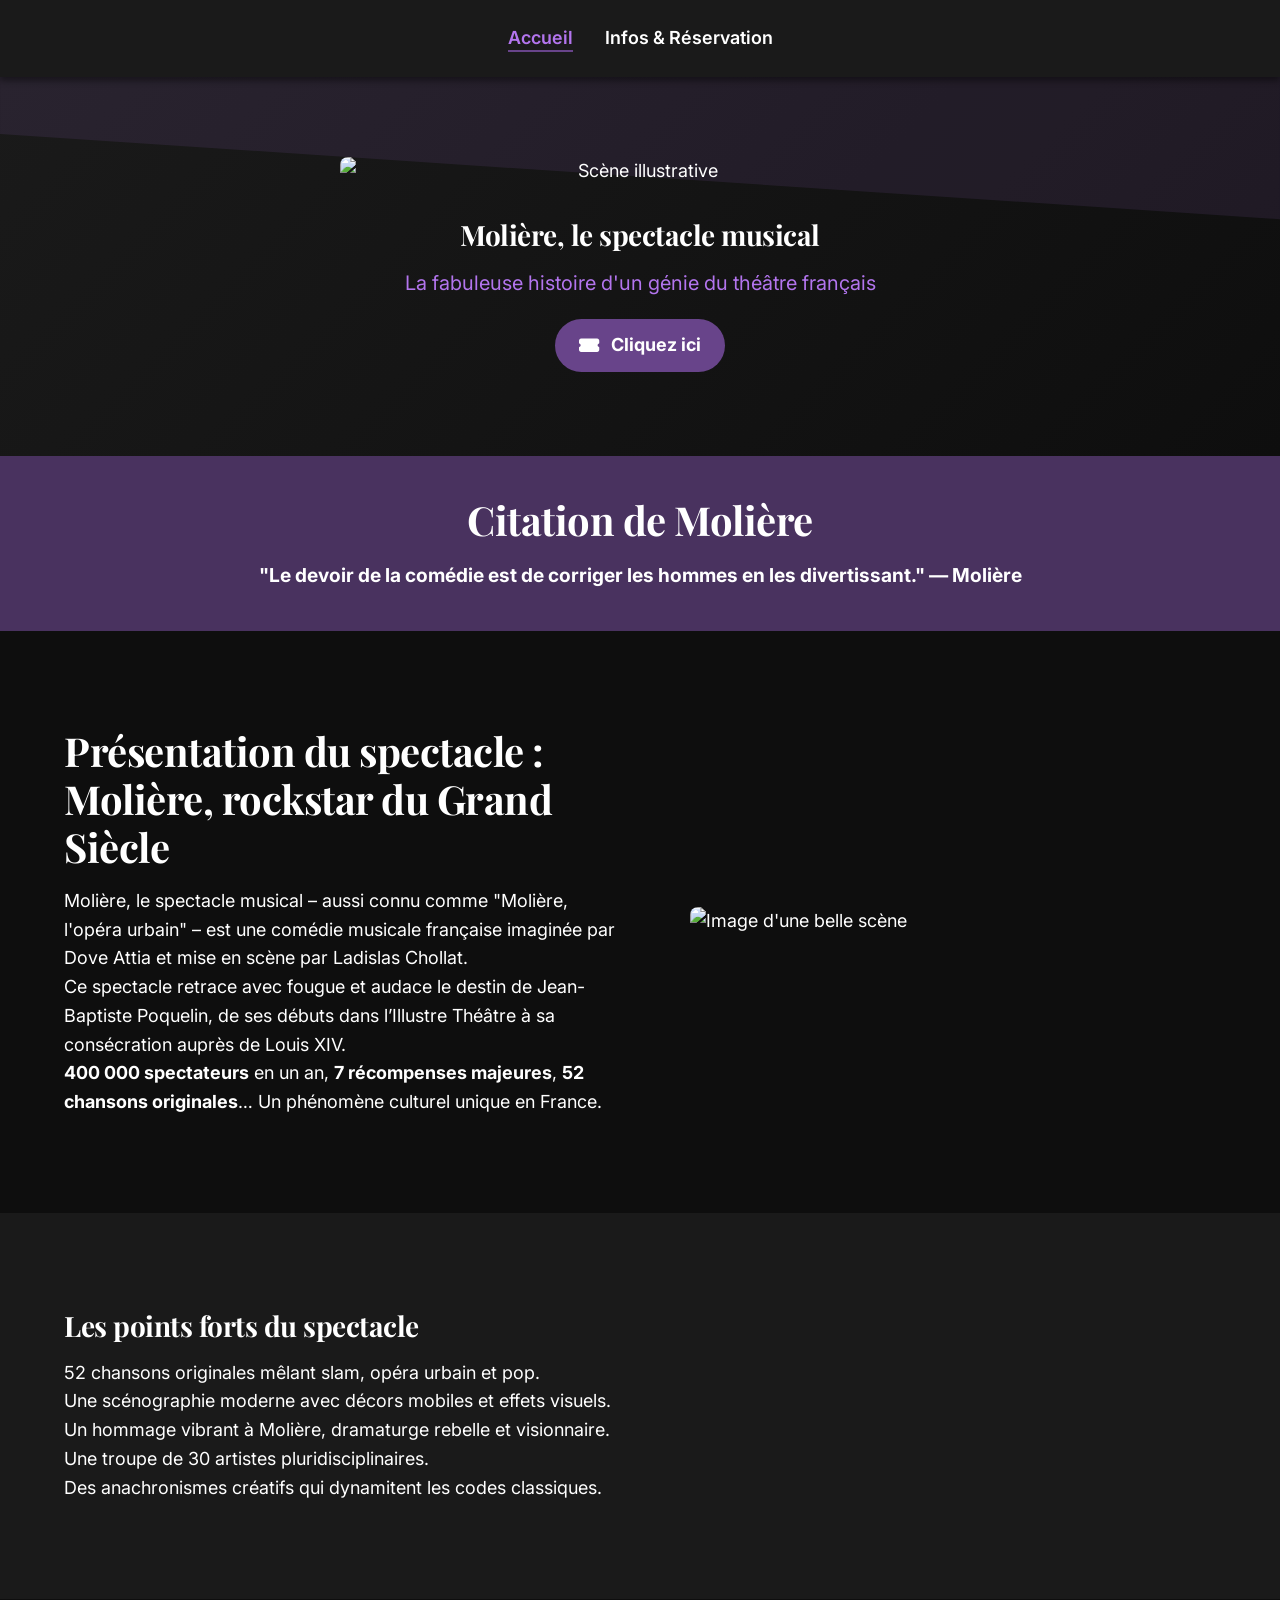
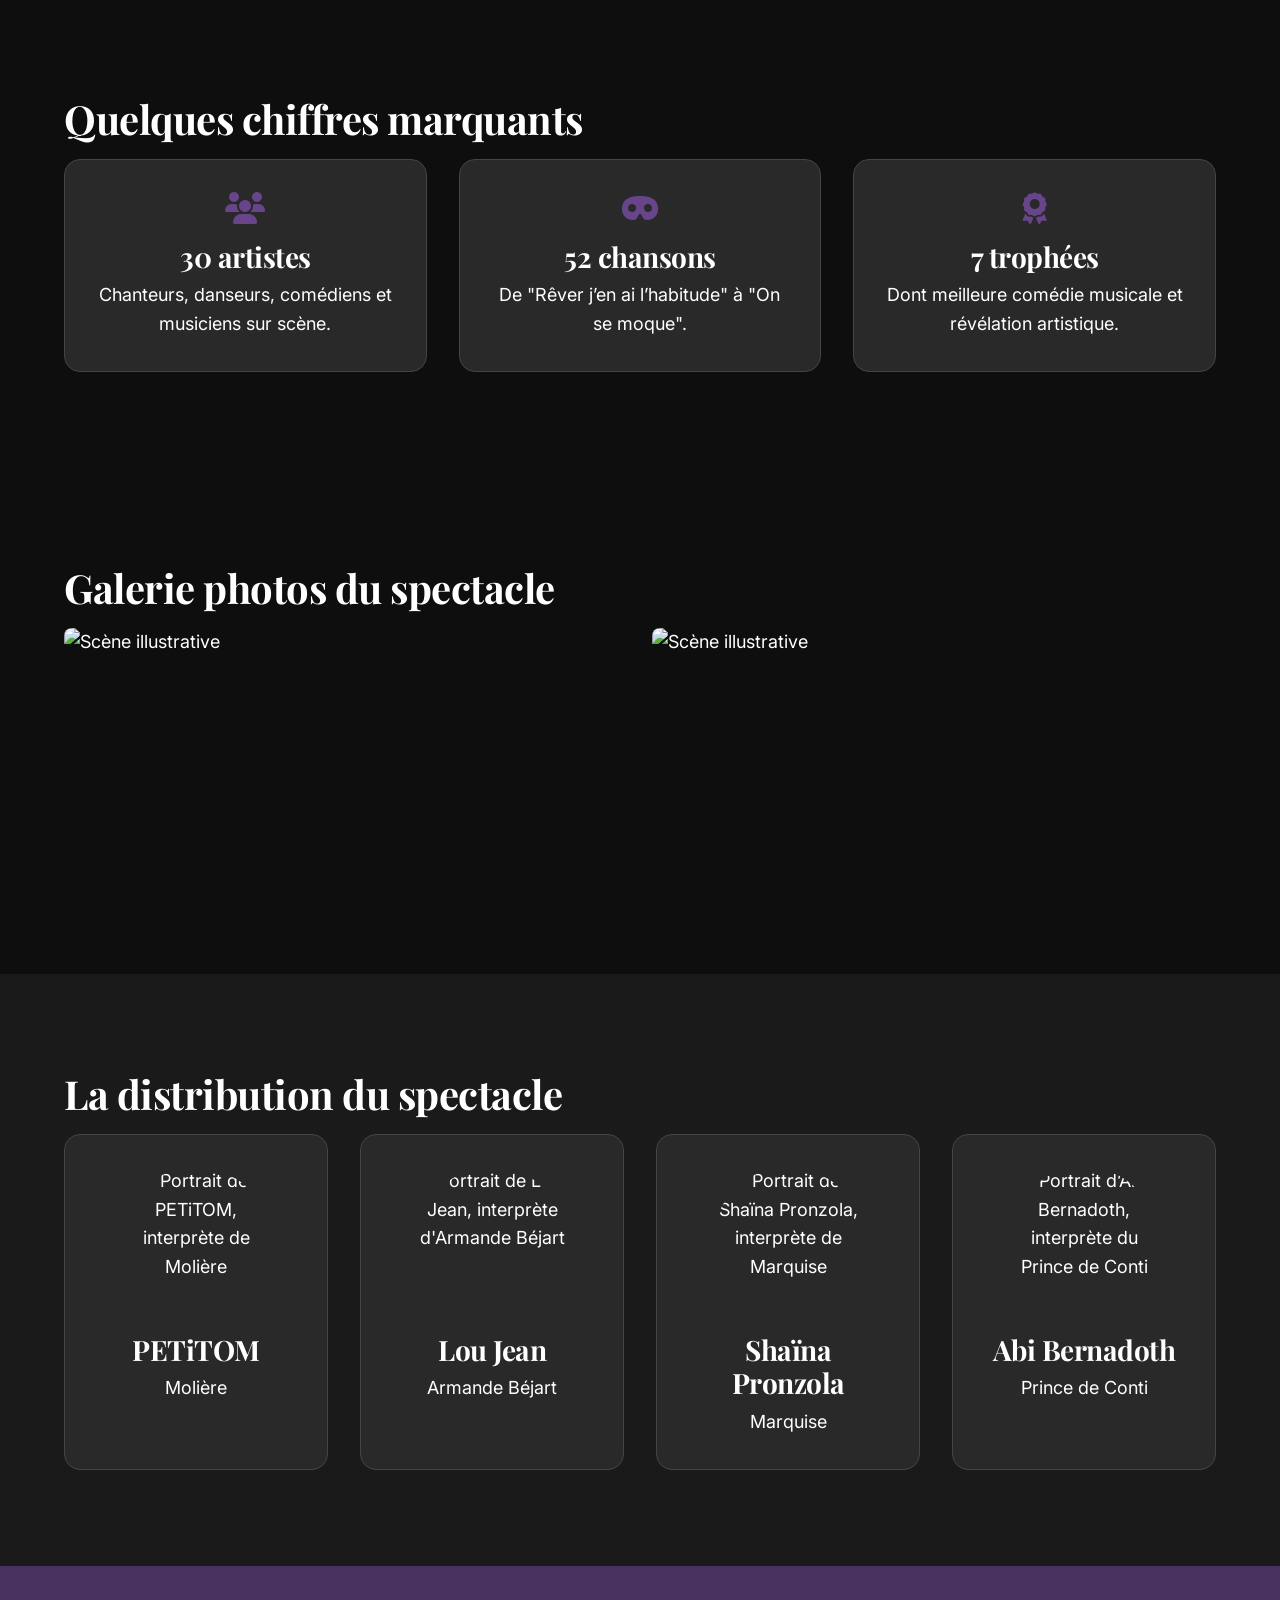
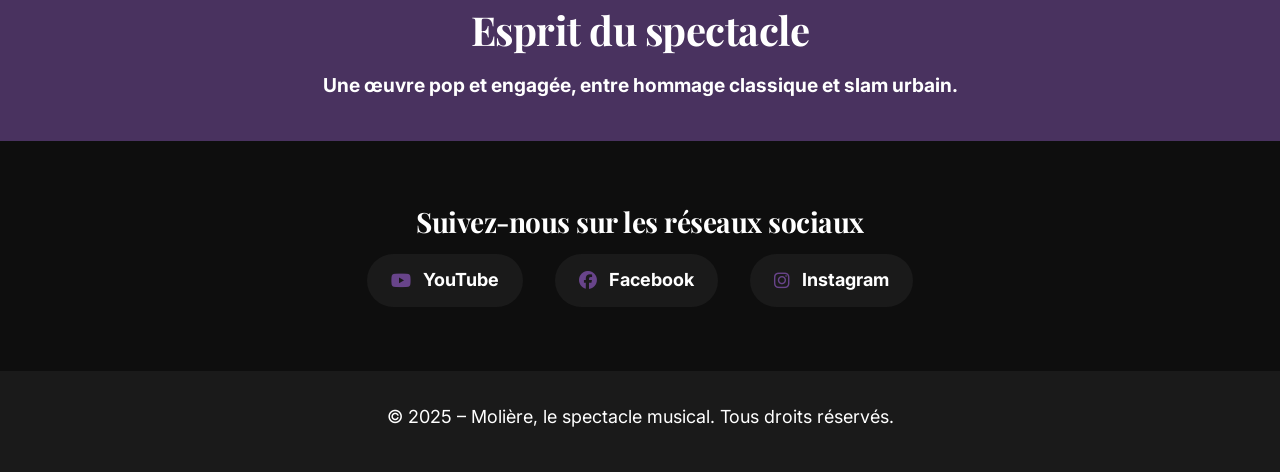
==== index.html @ 24351d01 "Merge 3ccb9c686d1ccad1840bc659976671a78c66c9ce into aeeab1311a3b490e21cee42bb7f1cf2c7956bd5b" ====
<!DOCTYPE html>
<html lang="fr">
  <head>
    <meta charset="UTF-8" />
    <meta name="viewport" content="width=device-width, initial-scale=1.0" />
    <title>Accueil – Molière, le spectacle musical</title>

    <link
      href="https://fonts.googleapis.com/css2?family=Inter:wght@400;600;700&family=Playfair+Display:wght@700&display=swap"
      rel="stylesheet"
    />

    <link rel="stylesheet" href="style.css" />
    <link
      rel="stylesheet"
      href="https://cdnjs.cloudflare.com/ajax/libs/font-awesome/6.4.0/css/all.min.css"
    />
  </head>

  <body>
    <a class="skip-link" href="#contenu" tabindex="1">Aller au contenu</a>
    <div class="navbar" tabindex="2">
      <div class="nav-container">
        <div>
          <a href="index.html" class="active" aria-current="page" tabindex="3">Accueil</a>
        </div>
        <div>
          <a href="infos.html" tabindex="4">Infos & Réservation</a>
        </div>
      </div>
    </div>

    <main id="contenu" tabindex="5">
      <!-- Section Héros -->
      <div class="hero" role="banner" tabindex="6">
        <div class="svg-decoration">
          <svg viewBox="0 0 1440 320" focusable="false">
            <path
              fill="#ffb347"
              fill-opacity="0.3"
              d="M0,64L1440,160L1440,0L0,0Z"
            ></path>
          </svg>
        </div>
        <div class="hero-content container" tabindex="7">
          <img src="images/moliere.png" class="hero-image" alt="Scène illustrative" tabindex="8"/>
          <div class="hero-text" tabindex="9">
            <h3>Molière, le spectacle musical</h3>
            <p>La fabuleuse histoire d'un génie du théâtre français</p>
            <a href="infos.html#billetterie" class="btn" tabindex="10">
              <i class="fas fa-ticket-alt" alt="Icône billet"></i>
              <span>Cliquez ici</span>
            </a>
          </div>
        </div>
      </div>

      <!-- Citation -->
      <div class="bandeau-citation" tabindex="11">
        <h2 id="titre-citation">Citation de Molière</h2>
        <p>
          "Le devoir de la comédie est de corriger les hommes en les
          divertissant." — Molière
        </p>
      </div>

      <!-- Présentation du spectacle -->
      <section
        class="section-intro"
        role="region"
        aria-labelledby="titre-intro"
        tabindex="12"
      >
        <div class="container grid grid-2" tabindex="13">
          <div>
            <h2 id="titre-intro" tabindex="14">
              Présentation du spectacle : Molière, rockstar du Grand Siècle
            </h2>
            <p tabindex="15">
              Molière, le spectacle musical – aussi connu comme "Molière,
              l'opéra urbain" – est une comédie musicale française imaginée par
              Dove Attia et mise en scène par Ladislas Chollat.
            </p>
            <p tabindex="16">
              Ce spectacle retrace avec fougue et audace le destin de
              Jean-Baptiste Poquelin, de ses débuts dans l’Illustre Théâtre à sa
              consécration auprès de Louis XIV.
            </p>
            <p tabindex="17">
              <strong>400 000 spectateurs</strong> en un an,
              <strong>7 récompenses majeures</strong>,
              <strong>52 chansons originales</strong>… Un phénomène culturel
              unique en France.
            </p>
          </div>
          <img
            src="images/scene1.png"
            alt="Image d'une belle scène"
            class="section-image"
            tabindex="18"
          />
        </div>
      </section>

      <!-- Points forts -->
      <div
        class="section-intro alt-bg"
        role="region"
        aria-labelledby="titre-points"
        tabindex="19"
      >
        <div class="container" tabindex="20">
          <h3 id="titre-points" tabindex="21">Les points forts du spectacle</h3>
          <p tabindex="22">52 chansons originales mêlant slam, opéra urbain et pop.</p>
          <p tabindex="23">Une scénographie moderne avec décors mobiles et effets visuels.</p>
          <p tabindex="24">
            Un hommage vibrant à Molière, dramaturge rebelle et visionnaire.
          </p>
          <p tabindex="25">Une troupe de 30 artistes pluridisciplinaires.</p>
          <p tabindex="26">Des anachronismes créatifs qui dynamitent les codes classiques.</p>
        </div>
      </div>

      <!-- Chiffres clés -->
      <section
        class="section-chiffres"
        role="region"
        aria-labelledby="titre-chiffres"
        tabindex="27"
      >
        <div class="container" tabindex="28">
          <h2 id="titre-chiffres" tabindex="29">Quelques chiffres marquants</h2>
          <div class="cards" tabindex="30">
            <div class="card" tabindex="31">
              <i class="fas fa-users" alt="Icône utilisateurs"></i>
              <h3 tabindex="32">30 artistes</h3>
              <p tabindex="33">Chanteurs, danseurs, comédiens et musiciens sur scène.</p>
            </div>
            <div class="card" tabindex="34">
              <i class="fas fa-mask" alt="Icône masque"></i>
              <h3 tabindex="35">52 chansons</h3>
              <p tabindex="36">De "Rêver j’en ai l’habitude" à "On se moque".</p>
            </div>
            <div class="card" tabindex="37">
              <i class="fas fa-award" aria-hidden="true" alt="Icône de médaille"></i>
              <h3 tabindex="38">7 trophées</h3>
              <p tabindex="39">Dont meilleure comédie musicale et révélation artistique.</p>
            </div>
          </div>
        </div>
      </section>

      <!-- Galerie -->
      <section
        class="section-intro"
        role="region"
        aria-labelledby="titre-galerie"
        tabindex="40"
      >
        <div class="container" tabindex="41">
          <h2 id="titre-galerie" tabindex="42">Galerie photos du spectacle</h2>
          <div class="gallery" tabindex="43">
            <img src="images/scene1.png" alt="Scène illustrative" tabindex="44"/>
            <img src="images/scene2.jpg" alt="Scène illustrative" tabindex="45"/>
          </div>
        </div>
      </section>

      <!-- Distribution -->
      <section
        class="section-intro alt-bg"
        role="region"
        aria-labelledby="titre-distribution"
        tabindex="46"
      >
        <div class="container" tabindex="47">
          <h2 id="titre-distribution" tabindex="48">La distribution du spectacle</h2>
          <div class="cards" tabindex="49">
            <div class="card" tabindex="50">
              <img
                src="images/petitom.jpg"
                alt="Portrait de PETiTOM, interprète de Molière"
                tabindex="51"
              />
              <h3 tabindex="52">PETiTOM</h3>
              <p tabindex="53">Molière</p>
            </div>
            <div class="card" tabindex="54">
              <img
                src="images/loujean.png"
                alt="Portrait de Lou Jean, interprète d'Armande Béjart"
                tabindex="55"
              />
              <h3 tabindex="56">Lou Jean</h3>
              <p tabindex="57">Armande Béjart</p>
            </div>
            <div class="card" tabindex="58">
              <img
                src="images/shaina.jpeg"
                alt="Portrait de Shaïna Pronzola, interprète de Marquise"
                tabindex="59"
              />
              <h3 tabindex="60">Shaïna Pronzola</h3>
              <p tabindex="61">Marquise</p>
            </div>
            <div class="card" tabindex="62">
              <img
                src="images/abi.jpg"
                alt="Portrait d’Abi Bernadoth, interprète du Prince de Conti"
                tabindex="63"
              />
              <h3 tabindex="64">Abi Bernadoth</h3>
              <p tabindex="65">Prince de Conti</p>
            </div>
          </div>
        </div>
      </section>

      <!-- Bandeau storytelling -->
      <div class="bandeau-citation" tabindex="66">
        <h2 id="titre-story" tabindex="67">Esprit du spectacle</h2>
        <p tabindex="68">Une œuvre pop et engagée, entre hommage classique et slam urbain.</p>
      </div>

      <!-- Réseaux sociaux -->
      <section
        class="section-reseaux"
        role="region"
        aria-labelledby="titre-reseaux"
        tabindex="69"
      >
        <div class="container" tabindex="70">
          <h3 id="titre-reseaux" tabindex="71">Suivez-nous sur les réseaux sociaux</h3>
          <div class="reseaux-links" tabindex="72">
            <a
              href="https://www.youtube.com/channel/UCc5t5wb25TAO4bCA1d8yMrQ"
              target="_blank"
              rel="noopener noreferrer"
              aria-label="Chaîne YouTube officielle du spectacle Molière"
              tabindex="73"
            >
              <i class="fab fa-youtube" alt="Icône YouTube"></i> YouTube
            </a>
            <a
              href="https://www.facebook.com/moliereloperaurbain/?locale=fr_FR"
              target="_blank"
              rel="noopener noreferrer"
              aria-label="Page Facebook officielle du spectacle Molière"
              tabindex="74"
            >
              <i class="fab fa-facebook" alt="Icône Facebook"></i> Facebook
            </a>
            <a
              href="https://www.instagram.com/molierelespectaclemusical/"
              target="_blank"
              rel="noopener noreferrer"
              aria-label="Profil Instagram du spectacle Molière"
              tabindex="75"
            >
              <i class="fab fa-instagram" alt="Icône Instagram"></i> Instagram
            </a>
          </div>
        </div>
      </section>
    </main>

    <div class="footer" tabindex="76">
      <div class="container" tabindex="77">
        <p tabindex="78">
          &copy; 2025 – Molière, le spectacle musical. Tous droits réservés.
        </p>
      </div>
    </div>
  </body>
</html>
---- style.css ----
:root {
  --color-bg: #0e0e0e;
  --color-text: #ffffff; /* brighter color */
  --color-secondary-text: #ffffff; /* brighter color */
  --color-accent: #68448a; /* darker */
  --color-accent-text: #b375ee; /* darker */
  --color-accent-light: #290c41; /* Change hover color(darker)*/
  --color-card-bg: #1a1a1a;
  --color-hover-bg: #292929;
  --color-focus-outline: #c17dff;
  --color-bandeau-bg: #49325f; /* darker */
  --color-bandeau-text: #fff;
  --color-footer-bg: #1a1a1a;
  --color-svg: #c17dff;
  --color-focus-bg: transparent;
}

/* RESET + BASE */
*,
*::before,
*::after {
  margin: 0;
  padding: 0;
  box-sizing: border-box;
}

html {
  scroll-behavior: smooth;
  font-size: 100%;
}

body {
  background-color: var(--color-bg);
  color: var(--color-text);
  font-family: "Inter", Arial, sans-serif;
  line-height: 1.6;
  font-size: 1.125rem;
}

/* Typo titres */
h1,
h2,
h3 {
  line-height: 1.2;
  letter-spacing: -0.5px;
  margin-bottom: 1rem;
  font-family: "Playfair Display", serif;
  font-weight: 700;
}

h2 {
  font-size: 2.5rem;
}

h3 {
  font-size: 1.75rem;
}

a {
  color: var(--color-text);
  text-decoration: none;
  transition: color 0.3s ease;
}

a:focus,
a:hover {
  background-color: var(--color-focus-bg);
}

a:focus-visible {
  outline: 3px solid var(--color-focus-outline);
  outline-offset: 4px;
  background-color: var(--color-focus-bg);
}

a.skip-link {
  position: absolute;
  left: -9999px;
  top: auto;
  width: 1px;
  height: 1px;
  overflow: hidden;
}

a.skip-link:focus {
  position: absolute;
  top: 1rem;
  left: 1rem;
  width: auto;
  height: auto;
  padding: 1rem;
  background-color: var(--color-accent);
  color: #fff;
  z-index: 10000;
  font-weight: bold;
  text-decoration: none;
  border-radius: 0.5rem;
}
img {
  max-width: 100%;
  height: auto;
  display: block;
  border-radius: 0.5rem;
  object-fit: cover;
}

/* CONTAINER */
.container {
  width: 90%;
  max-width: 1200px;
  margin: 0 auto;
}

/* NAVBAR */
.navbar {
  background-color: var(--color-card-bg);
  padding: 1.5rem 0;
  position: sticky;
  top: 0;
  z-index: 1000;
  box-shadow: 0 4px 6px rgba(0, 0, 0, 0.4);
}

.nav-container {
  display: flex;
  justify-content: center;
  gap: 2rem;
}

.navbar a {
  font-size: 1.125rem;
  font-weight: 600;
  position: relative;
}

.navbar a::after {
  content: "";
  position: absolute;
  width: 0%;
  height: 2px;
  background: var(--color-accent);
  left: 0;
  bottom: -4px;
  transition: width 0.3s ease;
}

.navbar a:hover::after,
.navbar a.active::after {
  width: 100%;
}

.navbar a.active {
  color: var(--color-accent-text);
}

/* HERO */
.hero {
  background: linear-gradient(135deg, var(--color-card-bg), var(--color-bg));
  padding: 5rem 0 4rem 0;
  position: relative;
  overflow: hidden;
  text-align: center;
}

.svg-decoration {
  position: absolute;
  top: 0;
  left: 0;
  width: 100%;
  opacity: 0.3;
  pointer-events: none;
}

.svg-decoration path {
  fill: var(--color-svg);
}

.hero-content {
  position: relative;
  z-index: 1;
  display: flex;
  flex-direction: column;
  align-items: center;
  gap: 2rem;
}

.hero-image {
  max-width: 600px;
  width: 100%;
}

.hero-text h1 {
  font-size: 3rem;
}

.hero-text p {
  font-size: 1.25rem;
  color: var(--color-accent-text);
}

/* BOUTONS */
.btn {
  display: inline-flex;
  align-items: center;
  justify-content: center;
  gap: 0.75rem;
  background-color: var(--color-accent);
  color: var(--color-bandeau-text);
  padding: 0.75rem 1.5rem;
  border-radius: 50px;
  font-weight: bold;
  font-family: "Inter", sans-serif;
  transition: background 0.3s ease;
  margin: 20px;
  border: none;
  white-space: nowrap;
  width: auto;
  flex: 0 0 auto;
}

.btn:hover,
.btn:focus {
  background-color: var(--color-accent-light);
  color: var(--color-bandeau-text);
  outline: none;
  outline-offset: 0;
}

/* BANDEAUX */
.bandeau-citation,
.bandeau-story {
  background-color: var(--color-bandeau-bg);
  color: var(--color-bandeau-text);
  text-align: center;
  padding: 2.5rem;
  font-weight: bold;
  font-size: 1.2rem;
}

.bandeau-citation p,
.bandeau-story p {
  text-align: center;
}

/* SECTIONS */
.section-intro {
  padding: 6rem 0;
}

.section-chiffres {
  padding: 6rem 0;
}

.alt-bg {
  background-color: var(--color-card-bg);
}

.section-intro img.section-image {
  width: 100%;
  max-width: 500px;
  margin: 0 auto;
  display: block;
}

/* GRID SYSTEM */
.grid-2 {
  display: grid;
  grid-template-columns: 1fr 1fr;
  gap: 3rem;
  align-items: center;
}

@media (max-width: 768px) {
  .grid-2 {
    grid-template-columns: 1fr;
    text-align: center;
  }
}

/* LISTES */
.list-points {
  list-style: none;
  padding: 0;
}

.list-points li {
  position: relative;
  padding-left: 1.5rem;
  margin-bottom: 1rem;
}

.list-points li::before {
  content: "✔";
  position: absolute;
  left: 0;
  color: var(--color-accent);
}

/* CARDS */
.cards {
  display: grid;
  grid-template-columns: repeat(auto-fit, minmax(250px, 1fr));
  gap: 2rem;
}

.card {
  background-color: var(--color-hover-bg);
  padding: 2rem;
  border-radius: 1rem;
  text-align: center;
  transition: transform 0.3s ease, background 0.3s ease;
  border: 1px solid #444;
  display: flex;
  flex-direction: column;
  align-items: center;
  height: 100%;
}

.card img {
  width: 150px;
  height: 150px;
  object-fit: cover;
  border-radius: 50%;
  margin-bottom: 1rem;
}

.card i {
  font-size: 2rem;
  margin-bottom: 1rem;
  color: var(--color-accent);
}

.card:hover,
.card:focus-within {
  transform: translateY(-5px);
  background-color: #444;
}

.card h3 {
  margin-bottom: 0.5rem;
  font-family: "Playfair Display", serif;
}

.card p {
  color: var(--color-secondary-text);
  font-family: "Inter", sans-serif;
}

/* GALLERY */
.gallery {
  display: grid;
  grid-template-columns: repeat(auto-fit, minmax(300px, 1fr));
  gap: 1.5rem;
  align-items: center;
}

.gallery img {
  width: 100%;
  height: 250px;
  object-fit: cover;
  border-radius: 0.5rem;
}

/* RESEAUX SOCIAUX */
.section-reseaux {
  padding: 4rem 0;
}

.section-reseaux h3 {
  text-align: center;
}

.reseaux-links {
  display: flex;
  flex-wrap: wrap;
  justify-content: center;
  gap: 2rem;
}

.reseaux-links a {
  display: inline-flex;
  align-items: center;
  gap: 0.75rem;
  background-color: var(--color-card-bg);
  padding: 0.75rem 1.5rem;
  border-radius: 50px;
  font-weight: bold;
  transition: background 0.3s ease, transform 0.3s ease;
}

.reseaux-links a i {
  color: var(--color-accent);
}

.reseaux-links a:hover,
.reseaux-links a:focus {
  background-color: var(--color-hover-bg);
  transform: translateY(-2px);
  outline: 3px solid var(--color-focus-outline);
  outline-offset: 4px;
}

/* FOOTER */
.footer {
  background-color: var(--color-footer-bg);
  padding: 2rem 0;
  text-align: center;
  color: var(--color-text);
}

.footer p {
  margin-bottom: 0.5rem;
}

/* FORMULAIRE */

.form-reservation {
  display: flex;
  flex-direction: column;
  gap: 1.5rem;
  margin-top: 2rem;
}

.form-group,
fieldset.form-group {
  display: flex;
  flex-direction: column;
  gap: 0.5rem;
}


.form-group label,
fieldset.form-group legend {
  font-weight: 600;
  font-family: "Inter", sans-serif;
  margin-bottom: 0.25rem;
}

input:focus {
  outline: 2px solid crimson !important; /* add focus */
}
select:focus {
  outline: 2px solid crimson !important; /* add focus */
}

textarea:focus{
  outline: 2px solid crimson !important; /* add focus */
}


input[type="text"],
input[type="email"],
input[type="number"],
select,
textarea {
  width: 100%;
  padding: 0.75rem;
  border-radius: 0.5rem;
  border: 1px solid #444;
  background-color: var(--color-card-bg);
  color: var(--color-text);
  font-family: "Inter", sans-serif;
  font-size: 1rem;
}

fieldset.form-group {
  border: none;
  padding: 0;
  margin: 0;
}

fieldset.form-group div {
  display: flex;
  align-items: center;
  gap: 0.5rem;
}

fieldset.form-group input[type="checkbox"] {
  width: auto;
  height: auto;
}

textarea {
  resize: vertical;
}

.section-intro input::placeholder,
.section-intro textarea::placeholder {
  color: var(--color-secondary-text);
}

.section-intro input:focus,
.section-intro select:focus,
.section-intro textarea:focus {
  outline: none;
  background-color: var(--color-card-bg);
}

.section-intro .btn:hover,
.section-intro .btn:focus {
  background-color: var(--color-accent);
  outline: none;
}

/* Responsive */
@media (max-width: 768px) {
  h2 {
    font-size: 2rem;
  }

  .hero-text h1 {
    font-size: 2.2rem;
  }

  .hero-image {
    max-width: 90%;
  }

  .navbar ul {
    gap: 1rem;
    flex-wrap: wrap;
  }

  .form-reservation {
    gap: 1rem;
  }

  button[type="submit"] {
    width: 100%;
    justify-content: center;
  }
}
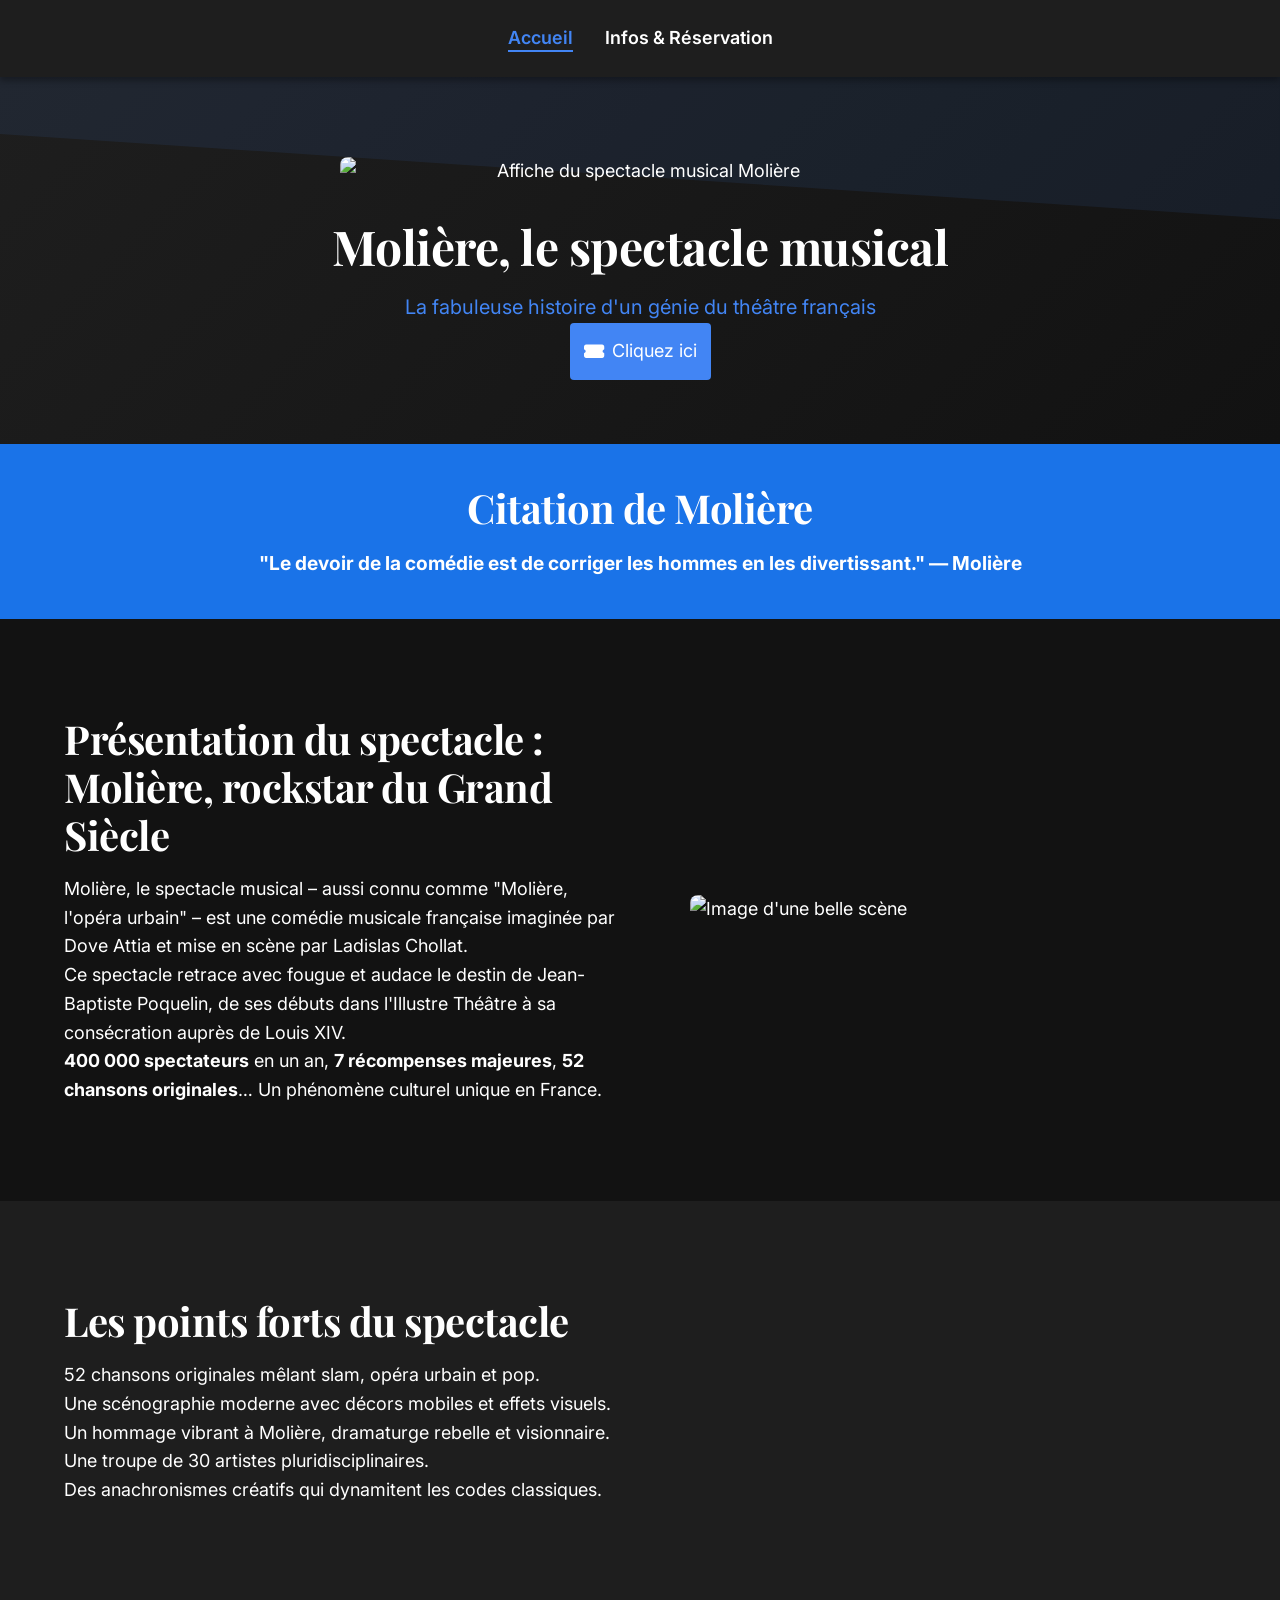
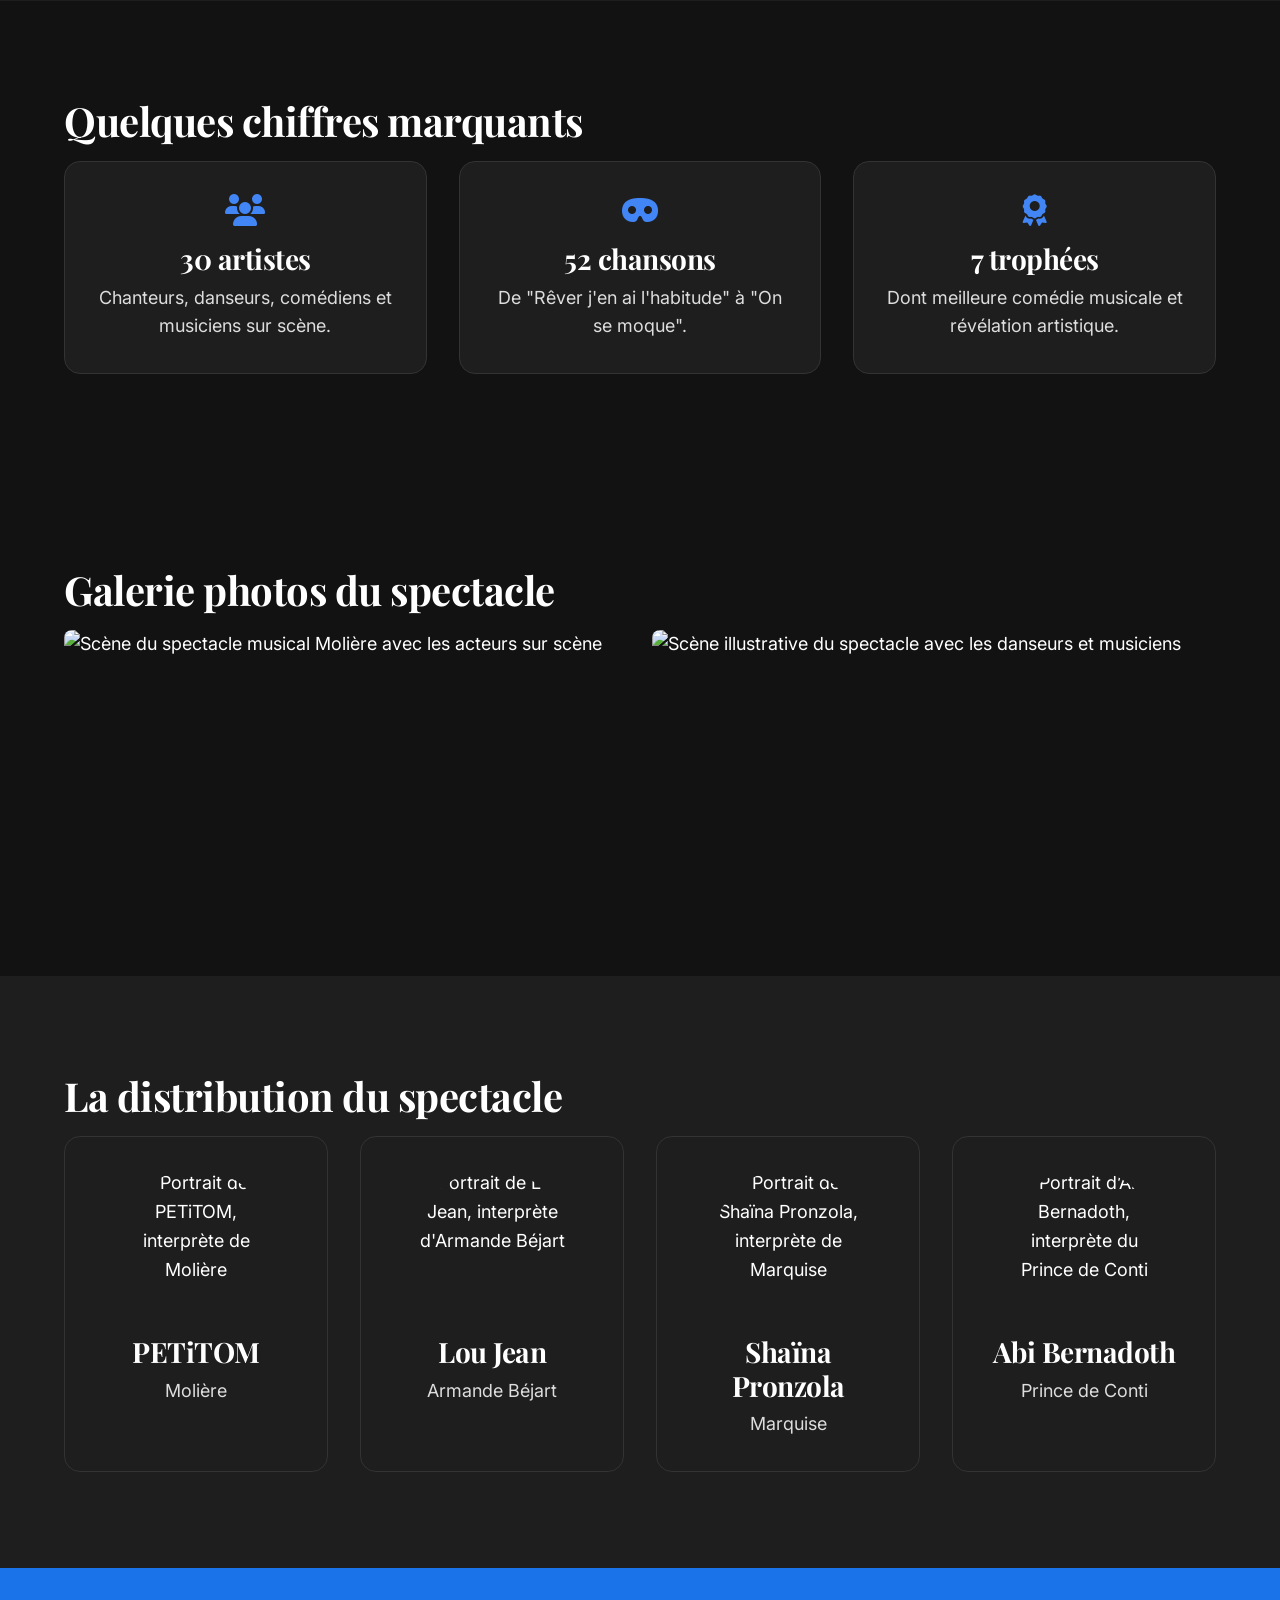
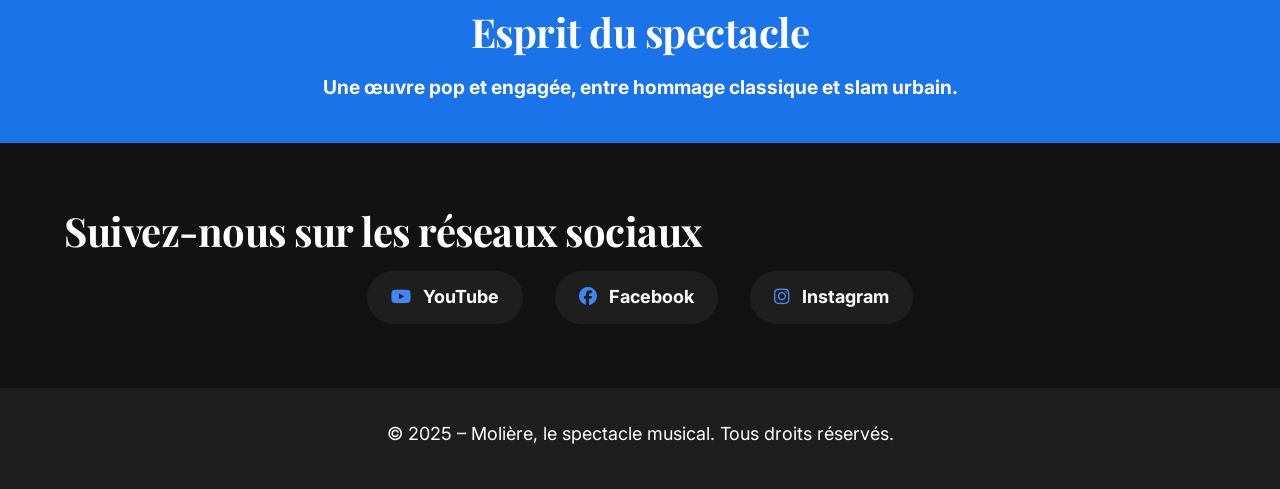
==== commit 55595754: "Merge 07fbc9a582da75670299062402814b3166aba09b into aeeab1311a3b490e21cee42bb7f1cf2c7956bd5b" ====
--- a/index.html
+++ b/index.html
@@ -18,21 +18,21 @@
   </head>
 
   <body>
-    <a class="skip-link" href="#contenu" tabindex="1">Aller au contenu</a>
-    <div class="navbar" tabindex="2">
+    <a href="#contenu" class="evitement" tabindex="0" aria-label="Aller au contenu principal">Aller au contenu principal</a>
+    <nav class="navbar" role="navigation" aria-label="Navigation principale">
       <div class="nav-container">
         <div>
-          <a href="index.html" class="active" aria-current="page" tabindex="3">Accueil</a>
+          <a href="index.html" class="active" aria-current="page" tabindex="0" role="button" onkeydown="if(event.key === 'Enter') this.click();">Accueil</a>
         </div>
         <div>
-          <a href="infos.html" tabindex="4">Infos & Réservation</a>
-        </div>
-      </div>
-    </div>
-
-    <main id="contenu" tabindex="5">
+          <a href="infos.html" tabindex="0" role="button" onkeydown="if(event.key === 'Enter') this.click();">Infos & Réservation</a>
+        </div>
+      </div>
+    </nav>
+
+    <main id="contenu" role="main">
       <!-- Section Héros -->
-      <div class="hero" role="banner" tabindex="6">
+      <header class="hero" role="banner" aria-labelledby="titre-principal">
         <div class="svg-decoration">
           <svg viewBox="0 0 1440 320" focusable="false">
             <path
@@ -42,21 +42,21 @@
             ></path>
           </svg>
         </div>
-        <div class="hero-content container" tabindex="7">
-          <img src="images/moliere.png" class="hero-image" alt="Scène illustrative" tabindex="8"/>
-          <div class="hero-text" tabindex="9">
-            <h3>Molière, le spectacle musical</h3>
+        <div class="hero-content container">
+          <img src="images/moliere.png" class="hero-image" alt="Affiche du spectacle musical Molière" />
+          <div class="hero-text">
+            <h1 id="titre-principal">Molière, le spectacle musical</h1>
             <p>La fabuleuse histoire d'un génie du théâtre français</p>
-            <a href="infos.html#billetterie" class="btn" tabindex="10">
-              <i class="fas fa-ticket-alt" alt="Icône billet"></i>
+            <a href="infos.html#billetterie" class="btn" tabindex="0" role="button" onkeydown="if(event.key === 'Enter') this.click();">
+              <i class="fas fa-ticket-alt" aria-hidden="true"></i>
               <span>Cliquez ici</span>
             </a>
           </div>
         </div>
-      </div>
+      </header>
 
       <!-- Citation -->
-      <div class="bandeau-citation" tabindex="11">
+      <div class="bandeau-citation" aria-labelledby="titre-citation">
         <h2 id="titre-citation">Citation de Molière</h2>
         <p>
           "Le devoir de la comédie est de corriger les hommes en les
@@ -69,24 +69,23 @@
         class="section-intro"
         role="region"
         aria-labelledby="titre-intro"
-        tabindex="12"
-      >
-        <div class="container grid grid-2" tabindex="13">
+      >
+        <div class="container grid grid-2">
           <div>
-            <h2 id="titre-intro" tabindex="14">
+            <h2 id="titre-intro">
               Présentation du spectacle : Molière, rockstar du Grand Siècle
             </h2>
-            <p tabindex="15">
+            <p>
               Molière, le spectacle musical – aussi connu comme "Molière,
               l'opéra urbain" – est une comédie musicale française imaginée par
               Dove Attia et mise en scène par Ladislas Chollat.
             </p>
-            <p tabindex="16">
+            <p>
               Ce spectacle retrace avec fougue et audace le destin de
-              Jean-Baptiste Poquelin, de ses débuts dans l’Illustre Théâtre à sa
+              Jean-Baptiste Poquelin, de ses débuts dans l'Illustre Théâtre à sa
               consécration auprès de Louis XIV.
             </p>
-            <p tabindex="17">
+            <p>
               <strong>400 000 spectateurs</strong> en un an,
               <strong>7 récompenses majeures</strong>,
               <strong>52 chansons originales</strong>… Un phénomène culturel
@@ -97,7 +96,6 @@
             src="images/scene1.png"
             alt="Image d'une belle scène"
             class="section-image"
-            tabindex="18"
           />
         </div>
       </section>
@@ -107,17 +105,16 @@
         class="section-intro alt-bg"
         role="region"
         aria-labelledby="titre-points"
-        tabindex="19"
-      >
-        <div class="container" tabindex="20">
-          <h3 id="titre-points" tabindex="21">Les points forts du spectacle</h3>
-          <p tabindex="22">52 chansons originales mêlant slam, opéra urbain et pop.</p>
-          <p tabindex="23">Une scénographie moderne avec décors mobiles et effets visuels.</p>
-          <p tabindex="24">
+      >
+        <div class="container">
+          <h2 id="titre-points">Les points forts du spectacle</h2>
+          <p>52 chansons originales mêlant slam, opéra urbain et pop.</p>
+          <p>Une scénographie moderne avec décors mobiles et effets visuels.</p>
+          <p>
             Un hommage vibrant à Molière, dramaturge rebelle et visionnaire.
           </p>
-          <p tabindex="25">Une troupe de 30 artistes pluridisciplinaires.</p>
-          <p tabindex="26">Des anachronismes créatifs qui dynamitent les codes classiques.</p>
+          <p>Une troupe de 30 artistes pluridisciplinaires.</p>
+          <p>Des anachronismes créatifs qui dynamitent les codes classiques.</p>
         </div>
       </div>
 
@@ -126,25 +123,24 @@
         class="section-chiffres"
         role="region"
         aria-labelledby="titre-chiffres"
-        tabindex="27"
-      >
-        <div class="container" tabindex="28">
-          <h2 id="titre-chiffres" tabindex="29">Quelques chiffres marquants</h2>
-          <div class="cards" tabindex="30">
-            <div class="card" tabindex="31">
-              <i class="fas fa-users" alt="Icône utilisateurs"></i>
-              <h3 tabindex="32">30 artistes</h3>
-              <p tabindex="33">Chanteurs, danseurs, comédiens et musiciens sur scène.</p>
-            </div>
-            <div class="card" tabindex="34">
-              <i class="fas fa-mask" alt="Icône masque"></i>
-              <h3 tabindex="35">52 chansons</h3>
-              <p tabindex="36">De "Rêver j’en ai l’habitude" à "On se moque".</p>
-            </div>
-            <div class="card" tabindex="37">
-              <i class="fas fa-award" aria-hidden="true" alt="Icône de médaille"></i>
-              <h3 tabindex="38">7 trophées</h3>
-              <p tabindex="39">Dont meilleure comédie musicale et révélation artistique.</p>
+      >
+        <div class="container">
+          <h2 id="titre-chiffres">Quelques chiffres marquants</h2>
+          <div class="cards">
+            <div class="card">
+              <i class="fas fa-users" aria-hidden="true"></i>
+              <h3>30 artistes</h3>
+              <p>Chanteurs, danseurs, comédiens et musiciens sur scène.</p>
+            </div>
+            <div class="card">
+              <i class="fas fa-mask" aria-hidden="true"></i>
+              <h3>52 chansons</h3>
+              <p>De "Rêver j'en ai l'habitude" à "On se moque".</p>
+            </div>
+            <div class="card">
+              <i class="fas fa-award" aria-hidden="true"></i>
+              <h3>7 trophées</h3>
+              <p>Dont meilleure comédie musicale et révélation artistique.</p>
             </div>
           </div>
         </div>
@@ -155,13 +151,12 @@
         class="section-intro"
         role="region"
         aria-labelledby="titre-galerie"
-        tabindex="40"
-      >
-        <div class="container" tabindex="41">
-          <h2 id="titre-galerie" tabindex="42">Galerie photos du spectacle</h2>
-          <div class="gallery" tabindex="43">
-            <img src="images/scene1.png" alt="Scène illustrative" tabindex="44"/>
-            <img src="images/scene2.jpg" alt="Scène illustrative" tabindex="45"/>
+      >
+        <div class="container">
+          <h2 id="titre-galerie">Galerie photos du spectacle</h2>
+          <div class="gallery" aria-label="Galerie de photos du spectacle">
+            <img src="images/scene1.png" alt="Scène du spectacle musical Molière avec les acteurs sur scène" tabindex="0" />
+            <img src="images/scene2.jpg" alt="Scène illustrative du spectacle avec les danseurs et musiciens" tabindex="0" />
           </div>
         </div>
       </section>
@@ -171,55 +166,50 @@
         class="section-intro alt-bg"
         role="region"
         aria-labelledby="titre-distribution"
-        tabindex="46"
-      >
-        <div class="container" tabindex="47">
-          <h2 id="titre-distribution" tabindex="48">La distribution du spectacle</h2>
-          <div class="cards" tabindex="49">
-            <div class="card" tabindex="50">
+      >
+        <div class="container">
+          <h2 id="titre-distribution">La distribution du spectacle</h2>
+          <div class="cards" aria-label="Liste des acteurs principaux">
+            <div class="card" tabindex="0">
               <img
                 src="images/petitom.jpg"
                 alt="Portrait de PETiTOM, interprète de Molière"
-                tabindex="51"
-              />
-              <h3 tabindex="52">PETiTOM</h3>
-              <p tabindex="53">Molière</p>
-            </div>
-            <div class="card" tabindex="54">
+              />
+              <h3>PETiTOM</h3>
+              <p>Molière</p>
+            </div>
+            <div class="card" tabindex="0">
               <img
                 src="images/loujean.png"
                 alt="Portrait de Lou Jean, interprète d'Armande Béjart"
-                tabindex="55"
-              />
-              <h3 tabindex="56">Lou Jean</h3>
-              <p tabindex="57">Armande Béjart</p>
-            </div>
-            <div class="card" tabindex="58">
+              />
+              <h3>Lou Jean</h3>
+              <p>Armande Béjart</p>
+            </div>
+            <div class="card" tabindex="0">
               <img
                 src="images/shaina.jpeg"
                 alt="Portrait de Shaïna Pronzola, interprète de Marquise"
-                tabindex="59"
-              />
-              <h3 tabindex="60">Shaïna Pronzola</h3>
-              <p tabindex="61">Marquise</p>
-            </div>
-            <div class="card" tabindex="62">
+              />
+              <h3>Shaïna Pronzola</h3>
+              <p>Marquise</p>
+            </div>
+            <div class="card" tabindex="0">
               <img
                 src="images/abi.jpg"
                 alt="Portrait d’Abi Bernadoth, interprète du Prince de Conti"
-                tabindex="63"
-              />
-              <h3 tabindex="64">Abi Bernadoth</h3>
-              <p tabindex="65">Prince de Conti</p>
+              />
+              <h3>Abi Bernadoth</h3>
+              <p>Prince de Conti</p>
             </div>
           </div>
         </div>
       </section>
 
       <!-- Bandeau storytelling -->
-      <div class="bandeau-citation" tabindex="66">
-        <h2 id="titre-story" tabindex="67">Esprit du spectacle</h2>
-        <p tabindex="68">Une œuvre pop et engagée, entre hommage classique et slam urbain.</p>
+      <div class="bandeau-citation" aria-labelledby="titre-story">
+        <h2 id="titre-story">Esprit du spectacle</h2>
+        <p>Une œuvre pop et engagée, entre hommage classique et slam urbain.</p>
       </div>
 
       <!-- Réseaux sociaux -->
@@ -227,49 +217,52 @@
         class="section-reseaux"
         role="region"
         aria-labelledby="titre-reseaux"
-        tabindex="69"
-      >
-        <div class="container" tabindex="70">
-          <h3 id="titre-reseaux" tabindex="71">Suivez-nous sur les réseaux sociaux</h3>
-          <div class="reseaux-links" tabindex="72">
+      >
+        <div class="container">
+          <h2 id="titre-reseaux">Suivez-nous sur les réseaux sociaux</h2>
+          <div class="reseaux-links" aria-label="Liens vers nos réseaux sociaux">
             <a
               href="https://www.youtube.com/channel/UCc5t5wb25TAO4bCA1d8yMrQ"
               target="_blank"
               rel="noopener noreferrer"
               aria-label="Chaîne YouTube officielle du spectacle Molière"
-              tabindex="73"
+              tabindex="0"
+              role="button"
+              onkeydown="if(event.key === 'Enter') this.click();"
             >
-              <i class="fab fa-youtube" alt="Icône YouTube"></i> YouTube
+              <i class="fab fa-youtube" aria-hidden="true"></i> YouTube
             </a>
             <a
               href="https://www.facebook.com/moliereloperaurbain/?locale=fr_FR"
               target="_blank"
               rel="noopener noreferrer"
               aria-label="Page Facebook officielle du spectacle Molière"
-              tabindex="74"
+              tabindex="0"
+              role="button"
+              onkeydown="if(event.key === 'Enter') this.click();"
             >
-              <i class="fab fa-facebook" alt="Icône Facebook"></i> Facebook
+              <i class="fab fa-facebook" aria-hidden="true"></i> Facebook
             </a>
             <a
               href="https://www.instagram.com/molierelespectaclemusical/"
               target="_blank"
               rel="noopener noreferrer"
               aria-label="Profil Instagram du spectacle Molière"
-              tabindex="75"
+              tabindex="0"
+              role="button"
+              onkeydown="if(event.key === 'Enter') this.click();"
             >
-              <i class="fab fa-instagram" alt="Icône Instagram"></i> Instagram
+              <i class="fab fa-instagram" aria-hidden="true"></i> Instagram
             </a>
           </div>
         </div>
       </section>
     </main>
 
-    <div class="footer" tabindex="76">
-      <div class="container" tabindex="77">
-        <p tabindex="78">
-          &copy; 2025 – Molière, le spectacle musical. Tous droits réservés.
-        </p>
-      </div>
-    </div>
+    <footer class="footer" role="contentinfo" aria-label="Informations légales et copyright">
+      <div class="container">
+        <p>&copy; 2025 – Molière, le spectacle musical. Tous droits réservés.</p>
+      </div>
+    </footer>
   </body>
 </html>
--- a/style.css
+++ b/style.css
@@ -1,18 +1,18 @@
 :root {
-  --color-bg: #0e0e0e;
-  --color-text: #ffffff; /* brighter color */
-  --color-secondary-text: #ffffff; /* brighter color */
-  --color-accent: #68448a; /* darker */
-  --color-accent-text: #b375ee; /* darker */
-  --color-accent-light: #290c41; /* Change hover color(darker)*/
-  --color-card-bg: #1a1a1a;
-  --color-hover-bg: #292929;
-  --color-focus-outline: #c17dff;
-  --color-bandeau-bg: #49325f; /* darker */
-  --color-bandeau-text: #fff;
-  --color-footer-bg: #1a1a1a;
-  --color-svg: #c17dff;
+  --color-bg: #121212;
+  --color-text: #ffffff;
+  --color-secondary-text: #dddddd;
+  --color-accent: #4285f4;
+  --color-accent-light: #5e97f6;
+  --color-card-bg: #1e1e1e;
+  --color-hover-bg: #2a2a2a;
+  --color-focus-outline: #4285f4;
+  --color-bandeau-bg: #1a73e8;
+  --color-bandeau-text: #ffffff;
+  --color-footer-bg: #1e1e1e;
+  --color-svg: #4285f4;
   --color-focus-bg: transparent;
+  --color-accent-dark: #3367d6;
 }
 
 /* RESET + BASE */
@@ -56,10 +56,16 @@
   font-size: 1.75rem;
 }
 
+/* Styles pour les liens */
 a {
   color: var(--color-text);
   text-decoration: none;
-  transition: color 0.3s ease;
+}
+
+a:hover,
+a:active {
+  color: var(--color-accent);
+  text-decoration: underline;
 }
 
 a:focus,
@@ -73,29 +79,6 @@
   background-color: var(--color-focus-bg);
 }
 
-a.skip-link {
-  position: absolute;
-  left: -9999px;
-  top: auto;
-  width: 1px;
-  height: 1px;
-  overflow: hidden;
-}
-
-a.skip-link:focus {
-  position: absolute;
-  top: 1rem;
-  left: 1rem;
-  width: auto;
-  height: auto;
-  padding: 1rem;
-  background-color: var(--color-accent);
-  color: #fff;
-  z-index: 10000;
-  font-weight: bold;
-  text-decoration: none;
-  border-radius: 0.5rem;
-}
 img {
   max-width: 100%;
   height: auto;
@@ -113,12 +96,12 @@
 
 /* NAVBAR */
 .navbar {
-  background-color: var(--color-card-bg);
+  background-color: #1e1e1e;
   padding: 1.5rem 0;
   position: sticky;
   top: 0;
   z-index: 1000;
-  box-shadow: 0 4px 6px rgba(0, 0, 0, 0.4);
+  box-shadow: 0 4px 6px rgba(0, 0, 0, 0.3);
 }
 
 .nav-container {
@@ -131,6 +114,7 @@
   font-size: 1.125rem;
   font-weight: 600;
   position: relative;
+  color: #ffffff;
 }
 
 .navbar a::after {
@@ -138,7 +122,7 @@
   position: absolute;
   width: 0%;
   height: 2px;
-  background: var(--color-accent);
+  background: #4285f4;
   left: 0;
   bottom: -4px;
   transition: width 0.3s ease;
@@ -150,12 +134,12 @@
 }
 
 .navbar a.active {
-  color: var(--color-accent-text);
+  color: #4285f4;
 }
 
 /* HERO */
 .hero {
-  background: linear-gradient(135deg, var(--color-card-bg), var(--color-bg));
+  background: linear-gradient(135deg, #1e1e1e, #121212);
   padding: 5rem 0 4rem 0;
   position: relative;
   overflow: hidden;
@@ -195,35 +179,32 @@
 
 .hero-text p {
   font-size: 1.25rem;
-  color: var(--color-accent-text);
+  color: var(--color-accent);
 }
 
 /* BOUTONS */
+/* Styles pour les boutons */
 .btn {
+  background-color: #4285f4;
+  color: #ffffff;
+  border: 2px solid transparent;
+  padding: 0.75rem;
+  border-radius: 0.25rem;
+  cursor: pointer;
+  text-decoration: none;
   display: inline-flex;
   align-items: center;
-  justify-content: center;
-  gap: 0.75rem;
-  background-color: var(--color-accent);
-  color: var(--color-bandeau-text);
-  padding: 0.75rem 1.5rem;
-  border-radius: 50px;
-  font-weight: bold;
-  font-family: "Inter", sans-serif;
-  transition: background 0.3s ease;
-  margin: 20px;
-  border: none;
-  white-space: nowrap;
-  width: auto;
-  flex: 0 0 auto;
-}
-
-.btn:hover,
+  gap: 0.5rem;
+}
+
+.btn:hover {
+  background-color: #3367d6;
+  color: #ffffff;
+}
+
 .btn:focus {
-  background-color: var(--color-accent-light);
-  color: var(--color-bandeau-text);
-  outline: none;
-  outline-offset: 0;
+  outline: 2px solid #ffffff;
+  outline-offset: 2px;
 }
 
 /* BANDEAUX */
@@ -304,12 +285,12 @@
 }
 
 .card {
-  background-color: var(--color-hover-bg);
+  background-color: #1e1e1e;
   padding: 2rem;
   border-radius: 1rem;
   text-align: center;
   transition: transform 0.3s ease, background 0.3s ease;
-  border: 1px solid #444;
+  border: 1px solid #333333;
   display: flex;
   flex-direction: column;
   align-items: center;
@@ -327,13 +308,13 @@
 .card i {
   font-size: 2rem;
   margin-bottom: 1rem;
-  color: var(--color-accent);
+  color: #4285f4;
 }
 
 .card:hover,
 .card:focus-within {
   transform: translateY(-5px);
-  background-color: #444;
+  background-color: #2a2a2a;
 }
 
 .card h3 {
@@ -381,23 +362,25 @@
   display: inline-flex;
   align-items: center;
   gap: 0.75rem;
-  background-color: var(--color-card-bg);
+  background-color: #1e1e1e;
   padding: 0.75rem 1.5rem;
   border-radius: 50px;
   font-weight: bold;
   transition: background 0.3s ease, transform 0.3s ease;
+  cursor: pointer;
 }
 
 .reseaux-links a i {
-  color: var(--color-accent);
+  color: #4285f4;
 }
 
 .reseaux-links a:hover,
 .reseaux-links a:focus {
-  background-color: var(--color-hover-bg);
+  background-color: #2a2a2a;
   transform: translateY(-2px);
-  outline: 3px solid var(--color-focus-outline);
+  outline: 3px solid #4285f4;
   outline-offset: 4px;
+  text-decoration: underline;
 }
 
 /* FOOTER */
@@ -428,7 +411,6 @@
   gap: 0.5rem;
 }
 
-
 .form-group label,
 fieldset.form-group legend {
   font-weight: 600;
@@ -436,18 +418,34 @@
   margin-bottom: 0.25rem;
 }
 
-input:focus {
-  outline: 2px solid crimson !important; /* add focus */
-}
-select:focus {
-  outline: 2px solid crimson !important; /* add focus */
-}
-
-textarea:focus{
-  outline: 2px solid crimson !important; /* add focus */
-}
-
-
+/* Styles pour les champs obligatoires */
+.required {
+  color: #ff6b6b;
+  margin-left: 0.25rem;
+}
+
+.required-fields {
+  font-size: 0.9rem;
+  margin-top: 1rem;
+  color: var(--color-secondary-text);
+}
+
+/* Indications supplémentaires */
+.field-hint {
+  font-size: 0.9rem;
+  color: var(--color-secondary-text);
+  margin-top: 0.25rem;
+}
+
+/* Groupe de cases à cocher */
+.checkbox-group {
+  display: flex;
+  align-items: center;
+  gap: 0.5rem;
+  margin-bottom: 0.5rem;
+}
+
+/* Styles pour les champs */
 input[type="text"],
 input[type="email"],
 input[type="number"],
@@ -456,11 +454,17 @@
   width: 100%;
   padding: 0.75rem;
   border-radius: 0.5rem;
-  border: 1px solid #444;
-  background-color: var(--color-card-bg);
-  color: var(--color-text);
+  border: 1px solid #4285f4;
+  background-color: #1e1e1e;
+  color: #ffffff;
   font-family: "Inter", sans-serif;
   font-size: 1rem;
+}
+
+/* Styles pour les champs invalides */
+input:invalid,
+select:invalid {
+  border-color: #ea4335;
 }
 
 fieldset.form-group {
@@ -469,12 +473,6 @@
   margin: 0;
 }
 
-fieldset.form-group div {
-  display: flex;
-  align-items: center;
-  gap: 0.5rem;
-}
-
 fieldset.form-group input[type="checkbox"] {
   width: auto;
   height: auto;
@@ -482,24 +480,34 @@
 
 textarea {
   resize: vertical;
-}
-
-.section-intro input::placeholder,
-.section-intro textarea::placeholder {
-  color: var(--color-secondary-text);
-}
-
-.section-intro input:focus,
-.section-intro select:focus,
-.section-intro textarea:focus {
-  outline: none;
-  background-color: var(--color-card-bg);
-}
-
-.section-intro .btn:hover,
-.section-intro .btn:focus {
-  background-color: var(--color-accent);
-  outline: none;
+  min-height: 100px;
+}
+
+input::placeholder,
+textarea::placeholder {
+  color: #cccccc;
+}
+
+input:focus,
+select:focus,
+textarea:focus {
+  outline: 2px solid var(--color-text);
+  outline-offset: 2px;
+  background-color: #444444;
+}
+
+/* Actions du formulaire */
+.form-actions {
+  display: flex;
+  flex-direction: column;
+  align-items: flex-start;
+  gap: 1rem;
+  margin-top: 1rem;
+}
+
+.form-actions .btn {
+  padding: 0.75rem 1.5rem;
+  font-weight: bold;
 }
 
 /* Responsive */
@@ -530,3 +538,75 @@
     justify-content: center;
   }
 }
+
+/* Styles pour la navigation au clavier */
+:focus {
+    outline: none;
+}
+
+a:focus,
+button:focus,
+input:focus,
+select:focus,
+textarea:focus,
+[role="button"]:focus,
+[tabindex="0"]:focus {
+    outline: 3px solid #4285f4;
+    outline-offset: 3px;
+    box-shadow: 0 0 0 3px rgba(66, 133, 244, 0.3);
+    background-color: rgba(66, 133, 244, 0.1);
+    text-decoration: underline;
+}
+
+/* Suppression des styles de focus pour les éléments textuels */
+p[tabindex="0"]:focus,
+li[tabindex="0"]:focus,
+div[tabindex="0"]:focus {
+    background-color: transparent;
+    padding: 0;
+    border-radius: 0;
+    outline: none;
+    box-shadow: none;
+    text-decoration: none;
+}
+
+/* Focus spécifique pour le skip link */
+.evitement:focus {
+    outline: 3px solid #4285f4;
+    outline-offset: 3px;
+    background-color: #1e1e1e;
+    color: #ffffff;
+    padding: 0.5rem 1rem;
+    position: fixed;
+    top: 0.5rem;
+    left: 0.5rem;
+    z-index: 9999;
+    opacity: 1;
+    transform: translateY(0);
+    text-decoration: underline;
+}
+
+.evitement {
+    position: absolute;
+    opacity: 0;
+    transform: translateY(-100%);
+    transition: transform 0.3s, opacity 0.3s;
+}
+
+a[role="button"] {
+  cursor: pointer;
+  user-select: none;
+}
+
+a[role="button"]:focus {
+  outline: 3px solid #4285f4;
+  outline-offset: 3px;
+  box-shadow: 0 0 0 3px rgba(66, 133, 244, 0.3);
+  background-color: rgba(66, 133, 244, 0.1);
+  text-decoration: underline;
+}
+
+a[role="button"]:active {
+  transform: translateY(1px);
+  opacity: 0.9;
+}
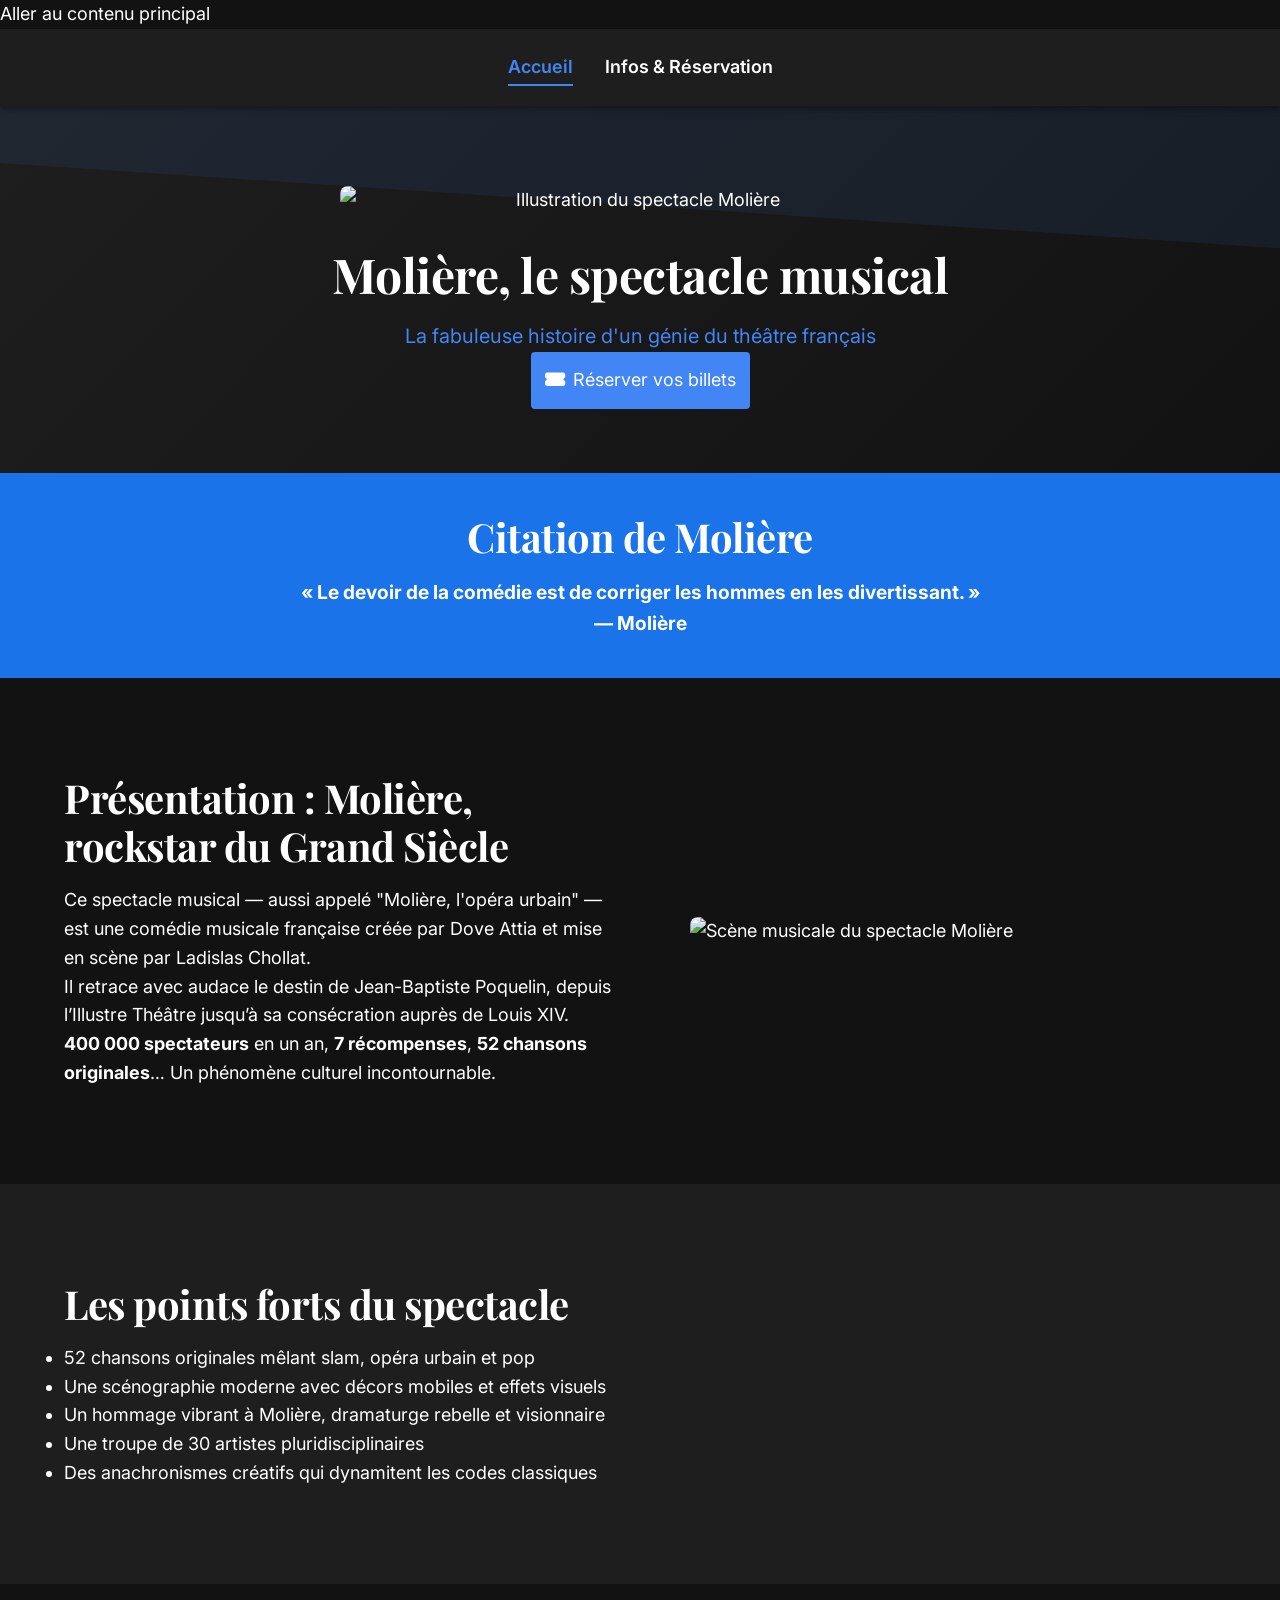
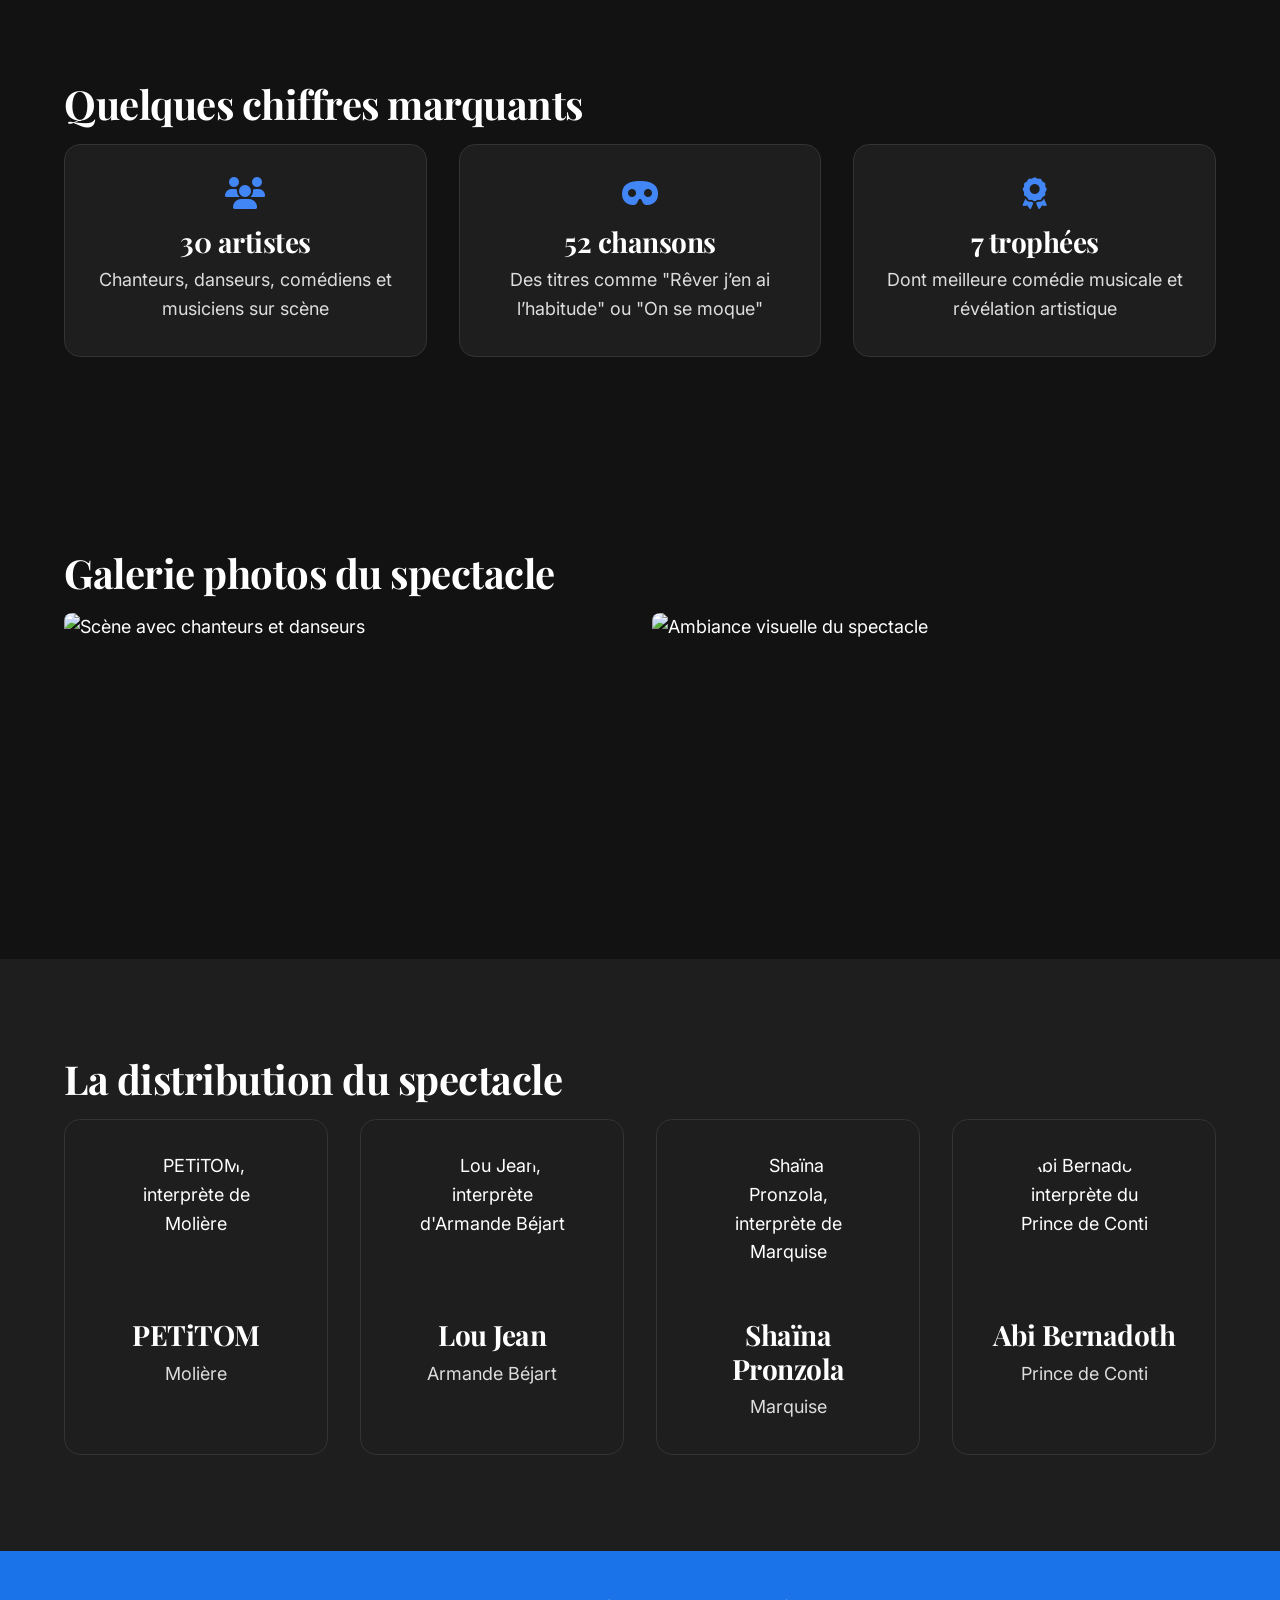
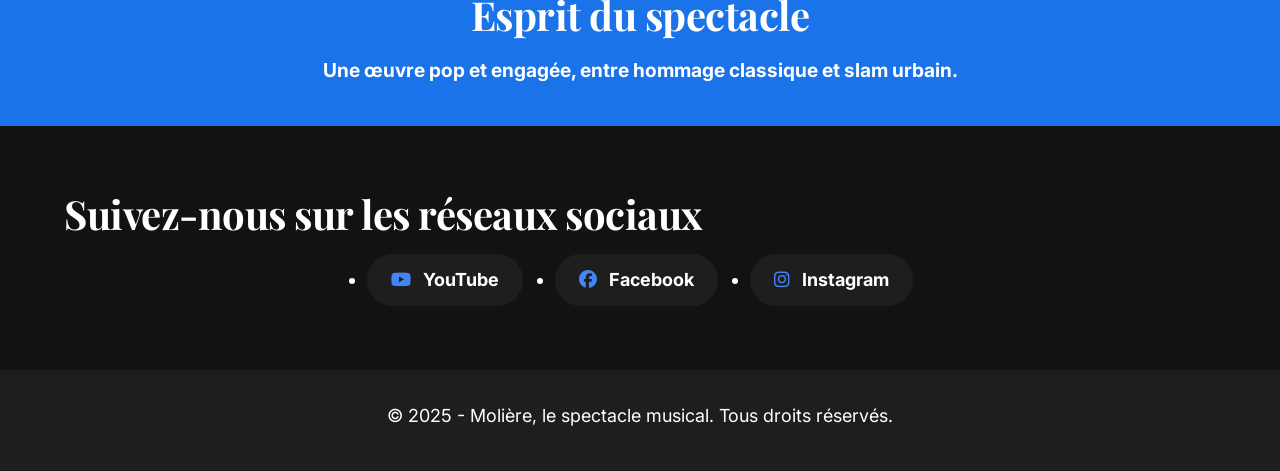
==== commit f97046d1: "Merge f83660aead696eba0081461e394e8d049f5b377f into aeeab1311a3b490e21cee42bb7f1cf2c7956bd5b" ====
--- a/index.html
+++ b/index.html
@@ -1,268 +1,194 @@
 <!DOCTYPE html>
 <html lang="fr">
-  <head>
-    <meta charset="UTF-8" />
-    <meta name="viewport" content="width=device-width, initial-scale=1.0" />
-    <title>Accueil – Molière, le spectacle musical</title>
+<head>
+  <meta charset="UTF-8" />
+  <meta name="viewport" content="width=device-width, initial-scale=1.0" />
+  <title>Accueil - Molière, le spectacle musical</title>
 
-    <link
-      href="https://fonts.googleapis.com/css2?family=Inter:wght@400;600;700&family=Playfair+Display:wght@700&display=swap"
-      rel="stylesheet"
-    />
+  <!-- Lien d'évitement (visible uniquement au focus clavier) -->
+  <link rel="stylesheet" href="style.css" />
+  <link rel="stylesheet" href="https://cdnjs.cloudflare.com/ajax/libs/font-awesome/6.4.0/css/all.min.css" />
+  <link href="https://fonts.googleapis.com/css2?family=Inter:wght@400;600;700&family=Playfair+Display:wght@700&display=swap" rel="stylesheet" />
 
-    <link rel="stylesheet" href="style.css" />
-    <link
-      rel="stylesheet"
-      href="https://cdnjs.cloudflare.com/ajax/libs/font-awesome/6.4.0/css/all.min.css"
-    />
-  </head>
+</head>
+<body>
+  <a href="#contenu" class="skip-link">Aller au contenu principal</a>
 
-  <body>
-    <a href="#contenu" class="evitement" tabindex="0" aria-label="Aller au contenu principal">Aller au contenu principal</a>
-    <nav class="navbar" role="navigation" aria-label="Navigation principale">
-      <div class="nav-container">
+  <!-- Barre de navigation -->
+  <nav class="navbar" role="navigation" aria-label="Navigation principale">
+    <div class="nav-container">
+      <a href="index.html" class="active" aria-current="page">Accueil</a>
+      <a href="infos.html">Infos & Réservation</a>
+    </div>
+  </nav>
+
+  <main id="contenu">
+    <!-- Section héros -->
+    <section class="hero" role="banner" aria-labelledby="titre-hero">
+      <div class="svg-decoration" aria-hidden="true">
+        <svg viewBox="0 0 1440 320" focusable="false">
+          <path fill="#ffb347" fill-opacity="0.3" d="M0,64L1440,160L1440,0L0,0Z"></path>
+        </svg>
+      </div>
+      <div class="hero-content container">
+        <img src="images/moliere.png" alt="Illustration du spectacle Molière" class="hero-image" />
+        <div class="hero-text">
+          <h1 id="titre-hero">Molière, le spectacle musical</h1>
+          <p>La fabuleuse histoire d'un génie du théâtre français</p>
+          <a href="infos.html#billetterie" class="btn">
+            <i class="fas fa-ticket-alt" aria-hidden="true"></i>
+            <span>Réserver vos billets</span>
+          </a>
+        </div>
+      </div>
+    </section>
+
+    <!-- Citation -->
+    <section class="bandeau-citation" role="region" aria-labelledby="titre-citation">
+      <h2 id="titre-citation">Citation de Molière</h2>
+      <blockquote>
+        <p>« Le devoir de la comédie est de corriger les hommes en les divertissant. »</p>
+        <footer>— Molière</footer>
+      </blockquote>
+    </section>
+
+    <!-- Présentation du spectacle -->
+    <section class="section-intro" role="region" aria-labelledby="titre-intro">
+      <div class="container grid grid-2">
         <div>
-          <a href="index.html" class="active" aria-current="page" tabindex="0" role="button" onkeydown="if(event.key === 'Enter') this.click();">Accueil</a>
+          <h2 id="titre-intro">Présentation : Molière, rockstar du Grand Siècle</h2>
+          <p>
+            Ce spectacle musical — aussi appelé "Molière, l'opéra urbain" — est une comédie musicale française créée par Dove Attia et mise en scène par Ladislas Chollat.
+          </p>
+          <p>
+            Il retrace avec audace le destin de Jean-Baptiste Poquelin, depuis l’Illustre Théâtre jusqu’à sa consécration auprès de Louis XIV.
+          </p>
+          <p>
+            <strong>400 000 spectateurs</strong> en un an, <strong>7 récompenses</strong>, <strong>52 chansons originales</strong>… Un phénomène culturel incontournable.
+          </p>
         </div>
         <div>
-          <a href="infos.html" tabindex="0" role="button" onkeydown="if(event.key === 'Enter') this.click();">Infos & Réservation</a>
+          <img src="images/scene1.png" alt="Scène musicale du spectacle Molière" class="section-image" />
         </div>
       </div>
-    </nav>
+    </section>
 
-    <main id="contenu" role="main">
-      <!-- Section Héros -->
-      <header class="hero" role="banner" aria-labelledby="titre-principal">
-        <div class="svg-decoration">
-          <svg viewBox="0 0 1440 320" focusable="false">
-            <path
-              fill="#ffb347"
-              fill-opacity="0.3"
-              d="M0,64L1440,160L1440,0L0,0Z"
-            ></path>
-          </svg>
-        </div>
-        <div class="hero-content container">
-          <img src="images/moliere.png" class="hero-image" alt="Affiche du spectacle musical Molière" />
-          <div class="hero-text">
-            <h1 id="titre-principal">Molière, le spectacle musical</h1>
-            <p>La fabuleuse histoire d'un génie du théâtre français</p>
-            <a href="infos.html#billetterie" class="btn" tabindex="0" role="button" onkeydown="if(event.key === 'Enter') this.click();">
-              <i class="fas fa-ticket-alt" aria-hidden="true"></i>
-              <span>Cliquez ici</span>
-            </a>
+    <!-- Points forts -->
+    <section class="section-intro alt-bg" role="region" aria-labelledby="titre-points">
+      <div class="container">
+        <h2 id="titre-points">Les points forts du spectacle</h2>
+        <ul>
+          <li>52 chansons originales mêlant slam, opéra urbain et pop</li>
+          <li>Une scénographie moderne avec décors mobiles et effets visuels</li>
+          <li>Un hommage vibrant à Molière, dramaturge rebelle et visionnaire</li>
+          <li>Une troupe de 30 artistes pluridisciplinaires</li>
+          <li>Des anachronismes créatifs qui dynamitent les codes classiques</li>
+        </ul>
+      </div>
+    </section>
+
+    <!-- Chiffres clés -->
+    <section class="section-chiffres" role="region" aria-labelledby="titre-chiffres">
+      <div class="container">
+        <h2 id="titre-chiffres">Quelques chiffres marquants</h2>
+        <div class="cards">
+          <div class="card">
+            <i class="fas fa-users" aria-hidden="true"></i>
+            <h3>30 artistes</h3>
+            <p>Chanteurs, danseurs, comédiens et musiciens sur scène</p>
+          </div>
+          <div class="card">
+            <i class="fas fa-mask" aria-hidden="true"></i>
+            <h3>52 chansons</h3>
+            <p>Des titres comme "Rêver j’en ai l’habitude" ou "On se moque"</p>
+          </div>
+          <div class="card">
+            <i class="fas fa-award" aria-hidden="true"></i>
+            <h3>7 trophées</h3>
+            <p>Dont meilleure comédie musicale et révélation artistique</p>
           </div>
         </div>
-      </header>
+      </div>
+    </section>
 
-      <!-- Citation -->
-      <div class="bandeau-citation" aria-labelledby="titre-citation">
-        <h2 id="titre-citation">Citation de Molière</h2>
-        <p>
-          "Le devoir de la comédie est de corriger les hommes en les
-          divertissant." — Molière
-        </p>
-      </div>
-
-      <!-- Présentation du spectacle -->
-      <section
-        class="section-intro"
-        role="region"
-        aria-labelledby="titre-intro"
-      >
-        <div class="container grid grid-2">
-          <div>
-            <h2 id="titre-intro">
-              Présentation du spectacle : Molière, rockstar du Grand Siècle
-            </h2>
-            <p>
-              Molière, le spectacle musical – aussi connu comme "Molière,
-              l'opéra urbain" – est une comédie musicale française imaginée par
-              Dove Attia et mise en scène par Ladislas Chollat.
-            </p>
-            <p>
-              Ce spectacle retrace avec fougue et audace le destin de
-              Jean-Baptiste Poquelin, de ses débuts dans l'Illustre Théâtre à sa
-              consécration auprès de Louis XIV.
-            </p>
-            <p>
-              <strong>400 000 spectateurs</strong> en un an,
-              <strong>7 récompenses majeures</strong>,
-              <strong>52 chansons originales</strong>… Un phénomène culturel
-              unique en France.
-            </p>
-          </div>
-          <img
-            src="images/scene1.png"
-            alt="Image d'une belle scène"
-            class="section-image"
-          />
-        </div>
-      </section>
-
-      <!-- Points forts -->
-      <div
-        class="section-intro alt-bg"
-        role="region"
-        aria-labelledby="titre-points"
-      >
-        <div class="container">
-          <h2 id="titre-points">Les points forts du spectacle</h2>
-          <p>52 chansons originales mêlant slam, opéra urbain et pop.</p>
-          <p>Une scénographie moderne avec décors mobiles et effets visuels.</p>
-          <p>
-            Un hommage vibrant à Molière, dramaturge rebelle et visionnaire.
-          </p>
-          <p>Une troupe de 30 artistes pluridisciplinaires.</p>
-          <p>Des anachronismes créatifs qui dynamitent les codes classiques.</p>
+    <!-- Galerie -->
+    <section class="section-intro" role="region" aria-labelledby="titre-galerie">
+      <div class="container">
+        <h2 id="titre-galerie">Galerie photos du spectacle</h2>
+        <div class="gallery">
+          <img src="images/scene1.png" alt="Scène avec chanteurs et danseurs" />
+          <img src="images/scene2.jpg" alt="Ambiance visuelle du spectacle" />
         </div>
       </div>
+    </section>
 
-      <!-- Chiffres clés -->
-      <section
-        class="section-chiffres"
-        role="region"
-        aria-labelledby="titre-chiffres"
-      >
-        <div class="container">
-          <h2 id="titre-chiffres">Quelques chiffres marquants</h2>
-          <div class="cards">
-            <div class="card">
-              <i class="fas fa-users" aria-hidden="true"></i>
-              <h3>30 artistes</h3>
-              <p>Chanteurs, danseurs, comédiens et musiciens sur scène.</p>
-            </div>
-            <div class="card">
-              <i class="fas fa-mask" aria-hidden="true"></i>
-              <h3>52 chansons</h3>
-              <p>De "Rêver j'en ai l'habitude" à "On se moque".</p>
-            </div>
-            <div class="card">
-              <i class="fas fa-award" aria-hidden="true"></i>
-              <h3>7 trophées</h3>
-              <p>Dont meilleure comédie musicale et révélation artistique.</p>
-            </div>
+    <!-- Distribution -->
+    <section class="section-intro alt-bg" role="region" aria-labelledby="titre-distribution">
+      <div class="container">
+        <h2 id="titre-distribution">La distribution du spectacle</h2>
+        <div class="cards">
+          <div class="card">
+            <img src="images/petitom.jpg" alt="PETiTOM, interprète de Molière" />
+            <h3>PETiTOM</h3>
+            <p>Molière</p>
+          </div>
+          <div class="card">
+            <img src="images/loujean.png" alt="Lou Jean, interprète d'Armande Béjart" />
+            <h3>Lou Jean</h3>
+            <p>Armande Béjart</p>
+          </div>
+          <div class="card">
+            <img src="images/shaina.jpeg" alt="Shaïna Pronzola, interprète de Marquise" />
+            <h3>Shaïna Pronzola</h3>
+            <p>Marquise</p>
+          </div>
+          <div class="card">
+            <img src="images/abi.jpg" alt="Abi Bernadoth, interprète du Prince de Conti" />
+            <h3>Abi Bernadoth</h3>
+            <p>Prince de Conti</p>
           </div>
         </div>
-      </section>
+      </div>
+    </section>
 
-      <!-- Galerie -->
-      <section
-        class="section-intro"
-        role="region"
-        aria-labelledby="titre-galerie"
-      >
-        <div class="container">
-          <h2 id="titre-galerie">Galerie photos du spectacle</h2>
-          <div class="gallery" aria-label="Galerie de photos du spectacle">
-            <img src="images/scene1.png" alt="Scène du spectacle musical Molière avec les acteurs sur scène" tabindex="0" />
-            <img src="images/scene2.jpg" alt="Scène illustrative du spectacle avec les danseurs et musiciens" tabindex="0" />
-          </div>
-        </div>
-      </section>
+    <!-- Esprit du spectacle -->
+    <section class="bandeau-citation" role="region" aria-labelledby="titre-story">
+      <h2 id="titre-story">Esprit du spectacle</h2>
+      <p>Une œuvre pop et engagée, entre hommage classique et slam urbain.</p>
+    </section>
 
-      <!-- Distribution -->
-      <section
-        class="section-intro alt-bg"
-        role="region"
-        aria-labelledby="titre-distribution"
-      >
-        <div class="container">
-          <h2 id="titre-distribution">La distribution du spectacle</h2>
-          <div class="cards" aria-label="Liste des acteurs principaux">
-            <div class="card" tabindex="0">
-              <img
-                src="images/petitom.jpg"
-                alt="Portrait de PETiTOM, interprète de Molière"
-              />
-              <h3>PETiTOM</h3>
-              <p>Molière</p>
-            </div>
-            <div class="card" tabindex="0">
-              <img
-                src="images/loujean.png"
-                alt="Portrait de Lou Jean, interprète d'Armande Béjart"
-              />
-              <h3>Lou Jean</h3>
-              <p>Armande Béjart</p>
-            </div>
-            <div class="card" tabindex="0">
-              <img
-                src="images/shaina.jpeg"
-                alt="Portrait de Shaïna Pronzola, interprète de Marquise"
-              />
-              <h3>Shaïna Pronzola</h3>
-              <p>Marquise</p>
-            </div>
-            <div class="card" tabindex="0">
-              <img
-                src="images/abi.jpg"
-                alt="Portrait d’Abi Bernadoth, interprète du Prince de Conti"
-              />
-              <h3>Abi Bernadoth</h3>
-              <p>Prince de Conti</p>
-            </div>
-          </div>
-        </div>
-      </section>
-
-      <!-- Bandeau storytelling -->
-      <div class="bandeau-citation" aria-labelledby="titre-story">
-        <h2 id="titre-story">Esprit du spectacle</h2>
-        <p>Une œuvre pop et engagée, entre hommage classique et slam urbain.</p>
-      </div>
-
-      <!-- Réseaux sociaux -->
-      <section
-        class="section-reseaux"
-        role="region"
-        aria-labelledby="titre-reseaux"
-      >
-        <div class="container">
-          <h2 id="titre-reseaux">Suivez-nous sur les réseaux sociaux</h2>
-          <div class="reseaux-links" aria-label="Liens vers nos réseaux sociaux">
-            <a
-              href="https://www.youtube.com/channel/UCc5t5wb25TAO4bCA1d8yMrQ"
-              target="_blank"
-              rel="noopener noreferrer"
-              aria-label="Chaîne YouTube officielle du spectacle Molière"
-              tabindex="0"
-              role="button"
-              onkeydown="if(event.key === 'Enter') this.click();"
-            >
+    <!-- Réseaux sociaux -->
+    <section class="section-reseaux" role="region" aria-labelledby="titre-reseaux">
+      <div class="container">
+        <h2 id="titre-reseaux">Suivez-nous sur les réseaux sociaux</h2>
+        <ul class="reseaux-links">
+          <li>
+            <a href="https://www.youtube.com/channel/UCc5t5wb25TAO4bCA1d8yMrQ" target="_blank" rel="noopener noreferrer" aria-label="Chaîne YouTube officielle">
               <i class="fab fa-youtube" aria-hidden="true"></i> YouTube
             </a>
-            <a
-              href="https://www.facebook.com/moliereloperaurbain/?locale=fr_FR"
-              target="_blank"
-              rel="noopener noreferrer"
-              aria-label="Page Facebook officielle du spectacle Molière"
-              tabindex="0"
-              role="button"
-              onkeydown="if(event.key === 'Enter') this.click();"
-            >
-              <i class="fab fa-facebook" aria-hidden="true"></i> Facebook
-            </a>
-            <a
-              href="https://www.instagram.com/molierelespectaclemusical/"
-              target="_blank"
-              rel="noopener noreferrer"
-              aria-label="Profil Instagram du spectacle Molière"
-              tabindex="0"
-              role="button"
-              onkeydown="if(event.key === 'Enter') this.click();"
-            >
-              <i class="fab fa-instagram" aria-hidden="true"></i> Instagram
-            </a>
-          </div>
-        </div>
-      </section>
-    </main>
+          </li>
+          <li>
+            <a href="https://www.facebook.com/moliereloperaurbain/?locale=fr_FR"
+            target="_blank" rel="noopener noreferrer" aria-label="Page Facebook officielle">
+            <i class="fab fa-facebook" aria-hidden="true"></i> Facebook
+          </a>
+        </li>
+        <li>
+          <a href="https://www.instagram.com/molierelespectaclemusical/" target="_blank" rel="noopener noreferrer" aria-label="Profil Instagram officiel">
+            <i class="fab fa-instagram" aria-hidden="true"></i> Instagram
+          </a>
+        </li>
+      </ul>
+    </div>
+  </section>
+</main>
 
-    <footer class="footer" role="contentinfo" aria-label="Informations légales et copyright">
-      <div class="container">
-        <p>&copy; 2025 – Molière, le spectacle musical. Tous droits réservés.</p>
-      </div>
-    </footer>
-  </body>
+<!-- Pied de page -->
+<footer class="footer" role="contentinfo">
+  <div class="container">
+    <p>&copy; 2025 - Molière, le spectacle musical. Tous droits réservés.</p>
+  </div>
+</footer>
+</body>
 </html>
+
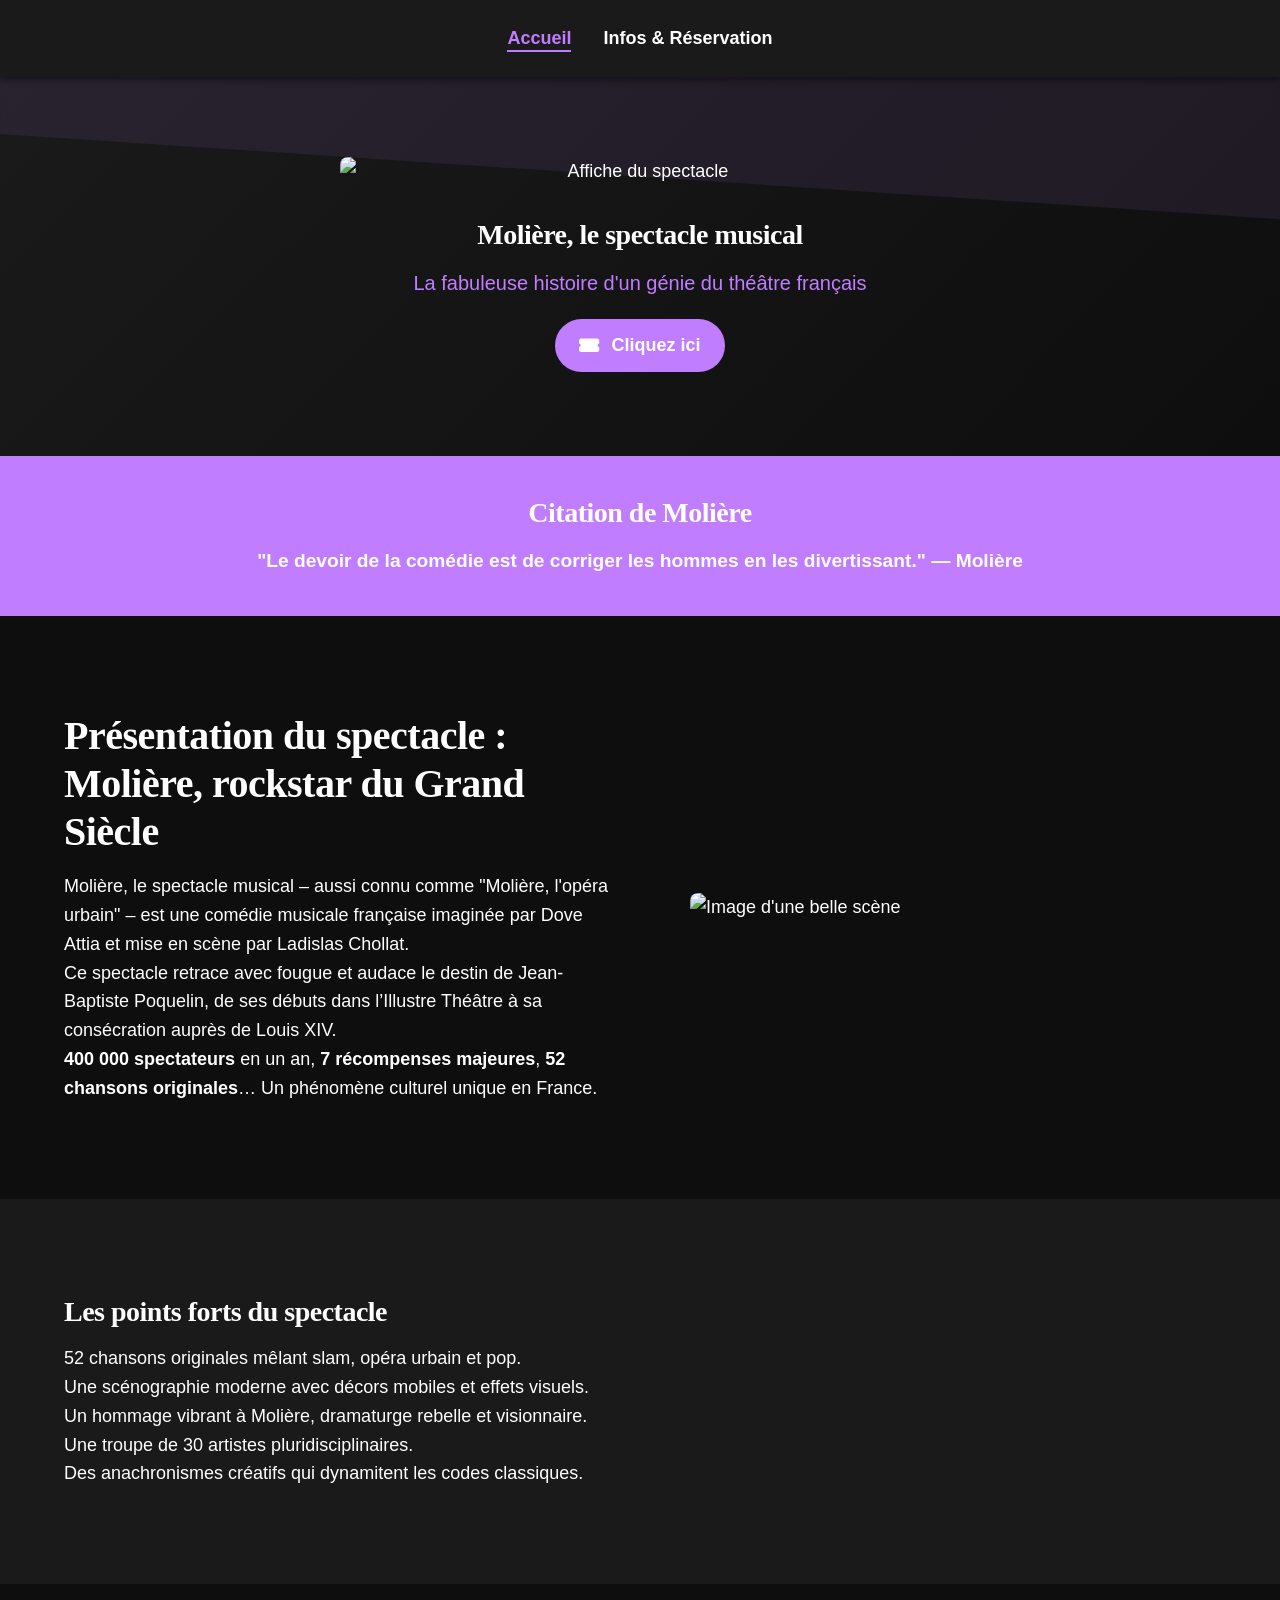
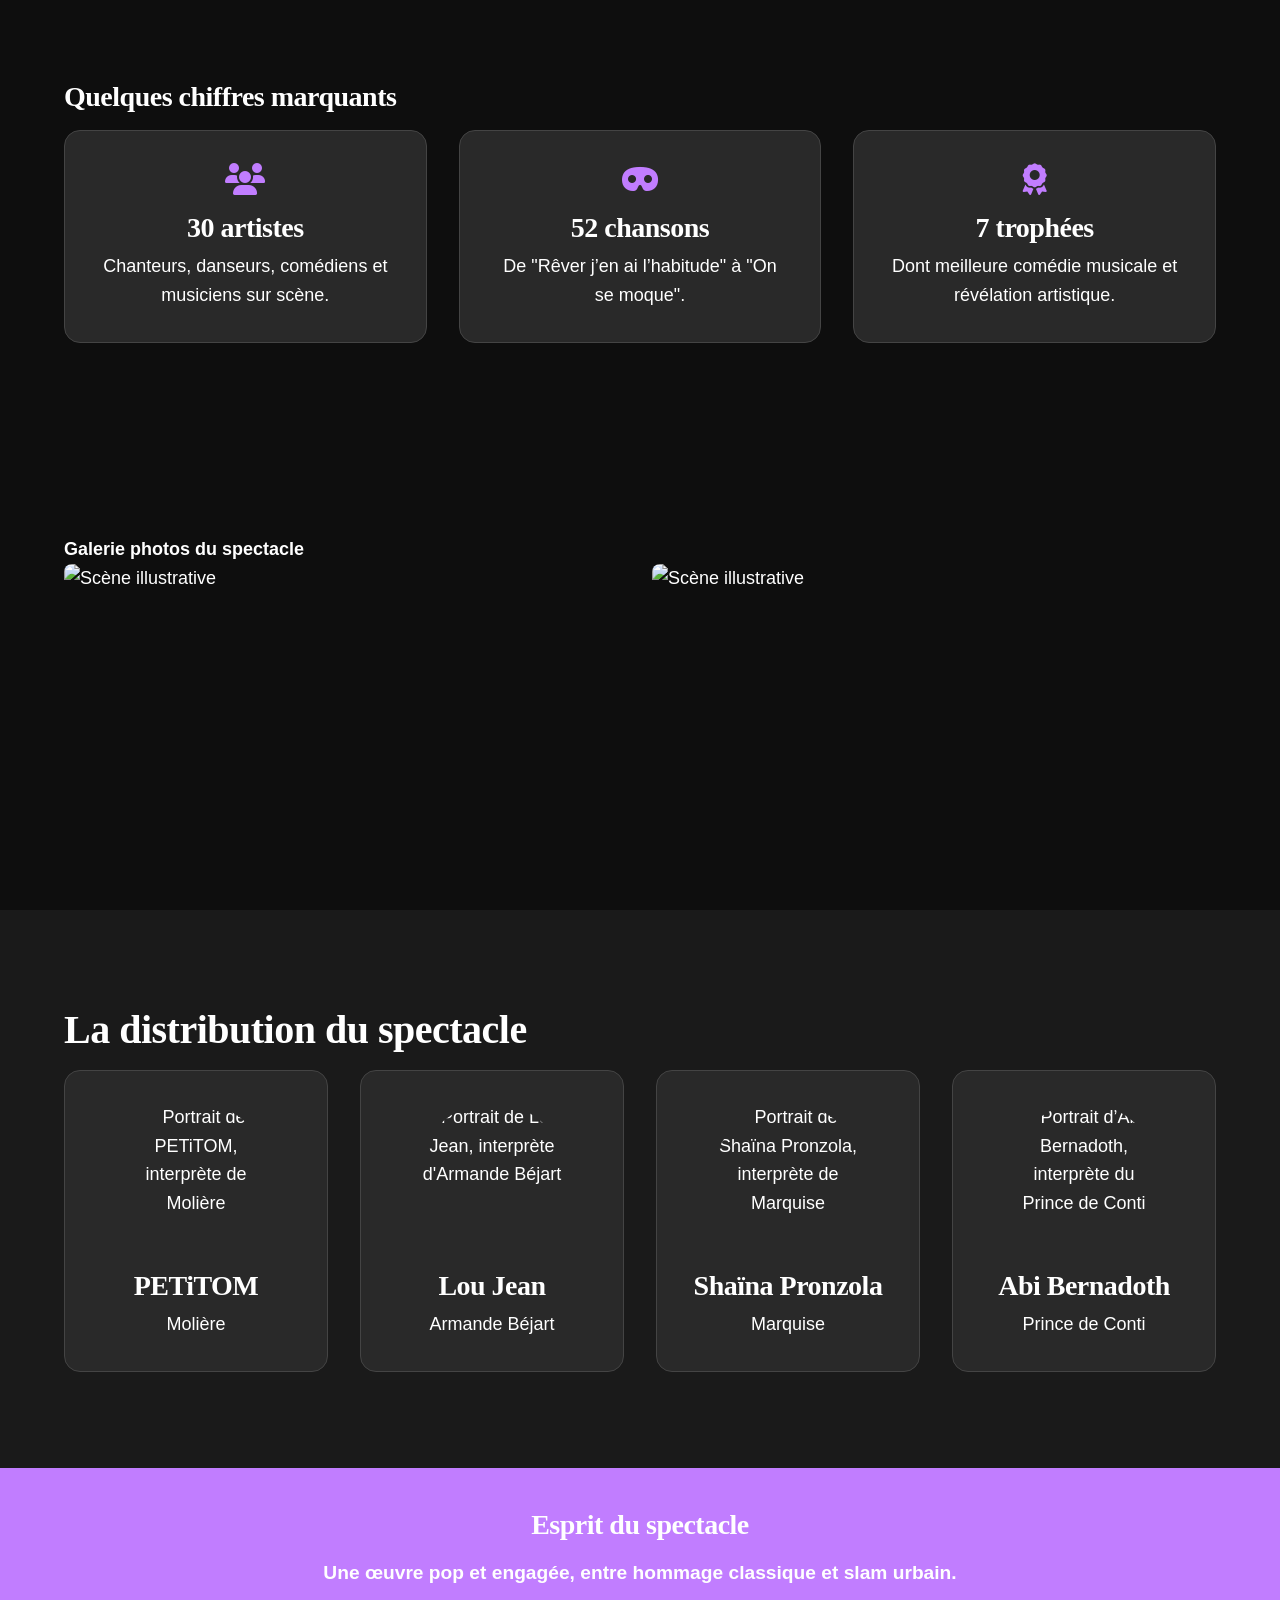
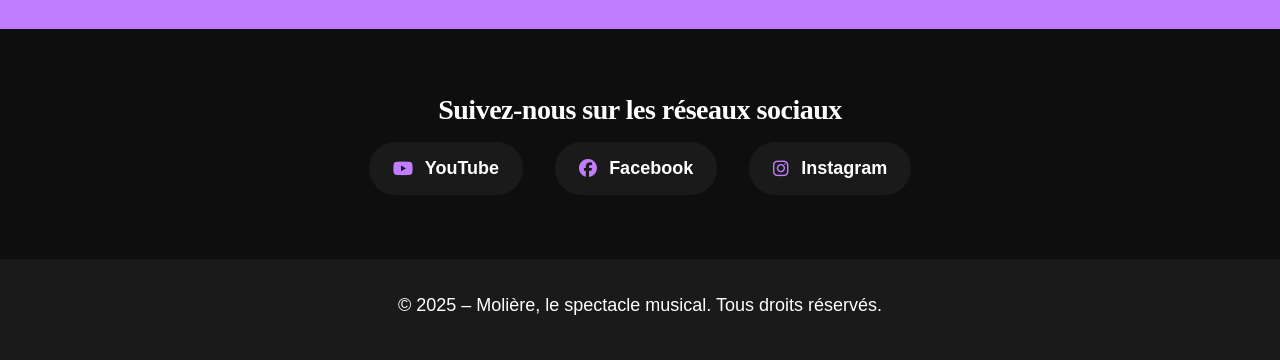
==== commit 1f61ee8a: "Merge 1649f571e579430744b4254be215c42eb7dcd1a5 into aeeab1311a3b490e21cee42bb7f1cf2c7956bd5b" ====
--- a/index.html
+++ b/index.html
@@ -1,194 +1,195 @@
 <!DOCTYPE html>
 <html lang="fr">
-<head>
-  <meta charset="UTF-8" />
-  <meta name="viewport" content="width=device-width, initial-scale=1.0" />
-  <title>Accueil - Molière, le spectacle musical</title>
+  <head>
+    <meta charset="UTF-8" />
+    <meta name="viewport" content="width=device-width, initial-scale=1.0" />
+    <title>Accueil – Molière, le spectacle musical</title>
+    <link rel ="preconnect" href= "https://fonts.googleapis.com/css2?family=Inter:wght@400;600;700&family=Playfair+Display:wght@700&display=swap"/>
+    <link rel="stylesheet" href="style.css"/>
+    <link rel="stylesheet" href="https://cdnjs.cloudflare.com/ajax/libs/font-awesome/6.4.0/css/all.min.css" referrerpolicy="no-referrer"/>
+  </head>
 
-  <!-- Lien d'évitement (visible uniquement au focus clavier) -->
-  <link rel="stylesheet" href="style.css" />
-  <link rel="stylesheet" href="https://cdnjs.cloudflare.com/ajax/libs/font-awesome/6.4.0/css/all.min.css" />
-  <link href="https://fonts.googleapis.com/css2?family=Inter:wght@400;600;700&family=Playfair+Display:wght@700&display=swap" rel="stylesheet" />
-
-</head>
-<body>
-  <a href="#contenu" class="skip-link">Aller au contenu principal</a>
-
-  <!-- Barre de navigation -->
-  <nav class="navbar" role="navigation" aria-label="Navigation principale">
-    <div class="nav-container">
-      <a href="index.html" class="active" aria-current="page">Accueil</a>
-      <a href="infos.html">Infos & Réservation</a>
-    </div>
-  </nav>
-
-  <main id="contenu">
-    <!-- Section héros -->
-    <section class="hero" role="banner" aria-labelledby="titre-hero">
-      <div class="svg-decoration" aria-hidden="true">
-        <svg viewBox="0 0 1440 320" focusable="false">
-          <path fill="#ffb347" fill-opacity="0.3" d="M0,64L1440,160L1440,0L0,0Z"></path>
-        </svg>
-      </div>
-      <div class="hero-content container">
-        <img src="images/moliere.png" alt="Illustration du spectacle Molière" class="hero-image" />
-        <div class="hero-text">
-          <h1 id="titre-hero">Molière, le spectacle musical</h1>
-          <p>La fabuleuse histoire d'un génie du théâtre français</p>
-          <a href="infos.html#billetterie" class="btn">
-            <i class="fas fa-ticket-alt" aria-hidden="true"></i>
-            <span>Réserver vos billets</span>
-          </a>
+  <body>
+    <div class="navbar">
+      <div class="nav-container">
+        <div>
+          <a href="index.html" class="active" aria-current="page">Accueil</a>
+        </div>
+        <div>
+          <a href="infos.html">Infos & Réservation</a>
         </div>
       </div>
-    </section>
+    </div>
 
-    <!-- Citation -->
-    <section class="bandeau-citation" role="region" aria-labelledby="titre-citation">
-      <h2 id="titre-citation">Citation de Molière</h2>
-      <blockquote>
-        <p>« Le devoir de la comédie est de corriger les hommes en les divertissant. »</p>
-        <footer>— Molière</footer>
-      </blockquote>
-    </section>
-
-    <!-- Présentation du spectacle -->
-    <section class="section-intro" role="region" aria-labelledby="titre-intro">
-      <div class="container grid grid-2">
-        <div>
-          <h2 id="titre-intro">Présentation : Molière, rockstar du Grand Siècle</h2>
-          <p>
-            Ce spectacle musical — aussi appelé "Molière, l'opéra urbain" — est une comédie musicale française créée par Dove Attia et mise en scène par Ladislas Chollat.
-          </p>
-          <p>
-            Il retrace avec audace le destin de Jean-Baptiste Poquelin, depuis l’Illustre Théâtre jusqu’à sa consécration auprès de Louis XIV.
-          </p>
-          <p>
-            <strong>400 000 spectateurs</strong> en un an, <strong>7 récompenses</strong>, <strong>52 chansons originales</strong>… Un phénomène culturel incontournable.
-          </p>
+    <main id="contenu">
+      <!-- Section Héros -->
+      <div class="hero" role="banner">
+        <div class="svg-decoration">
+          <svg viewBox="0 0 1440 320" focusable="false">
+            <path fill="#ffb347" fill-opacity="0.3" d="M0,64L1440,160L1440,0L0,0Z"></path>
+          </svg>
         </div>
-        <div>
-          <img src="images/scene1.png" alt="Scène musicale du spectacle Molière" class="section-image" />
-        </div>
-      </div>
-    </section>
-
-    <!-- Points forts -->
-    <section class="section-intro alt-bg" role="region" aria-labelledby="titre-points">
-      <div class="container">
-        <h2 id="titre-points">Les points forts du spectacle</h2>
-        <ul>
-          <li>52 chansons originales mêlant slam, opéra urbain et pop</li>
-          <li>Une scénographie moderne avec décors mobiles et effets visuels</li>
-          <li>Un hommage vibrant à Molière, dramaturge rebelle et visionnaire</li>
-          <li>Une troupe de 30 artistes pluridisciplinaires</li>
-          <li>Des anachronismes créatifs qui dynamitent les codes classiques</li>
-        </ul>
-      </div>
-    </section>
-
-    <!-- Chiffres clés -->
-    <section class="section-chiffres" role="region" aria-labelledby="titre-chiffres">
-      <div class="container">
-        <h2 id="titre-chiffres">Quelques chiffres marquants</h2>
-        <div class="cards">
-          <div class="card">
-            <i class="fas fa-users" aria-hidden="true"></i>
-            <h3>30 artistes</h3>
-            <p>Chanteurs, danseurs, comédiens et musiciens sur scène</p>
-          </div>
-          <div class="card">
-            <i class="fas fa-mask" aria-hidden="true"></i>
-            <h3>52 chansons</h3>
-            <p>Des titres comme "Rêver j’en ai l’habitude" ou "On se moque"</p>
-          </div>
-          <div class="card">
-            <i class="fas fa-award" aria-hidden="true"></i>
-            <h3>7 trophées</h3>
-            <p>Dont meilleure comédie musicale et révélation artistique</p>
+        <div class="hero-content container">
+          <img src="images/moliere.png" class="hero-image" alt = "Affiche du spectacle"/>
+          <div class="hero-text">
+            <h3>Molière, le spectacle musical</h3>
+            <p>La fabuleuse histoire d'un génie du théâtre français</p>
+            <a href="infos.html#billetterie" class="btn">
+              <i class="fas fa-ticket-alt" aria-hidden="true"></i>
+              <span>Cliquez ici</span>
+            </a>
           </div>
         </div>
       </div>
-    </section>
 
-    <!-- Galerie -->
-    <section class="section-intro" role="region" aria-labelledby="titre-galerie">
-      <div class="container">
-        <h2 id="titre-galerie">Galerie photos du spectacle</h2>
-        <div class="gallery">
-          <img src="images/scene1.png" alt="Scène avec chanteurs et danseurs" />
-          <img src="images/scene2.jpg" alt="Ambiance visuelle du spectacle" />
+      <!-- Citation -->
+      <div class="bandeau-citation">
+        <h3 id="titre-citation">Citation de Molière</h3>
+        <p>
+          "Le devoir de la comédie est de corriger les hommes en les
+          divertissant." — Molière
+        </p>
+      </div>
+
+      <!-- Présentation du spectacle -->
+      <section class="section-intro" role="region" aria-labelledby="titre-intro">
+        <div class="container grid grid-2">
+          <div>
+            <h2 id="titre-intro">
+              Présentation du spectacle : Molière, rockstar du Grand Siècle
+            </h2>
+            <p>
+              Molière, le spectacle musical – aussi connu comme "Molière,
+              l'opéra urbain" – est une comédie musicale française imaginée par
+              Dove Attia et mise en scène par Ladislas Chollat.
+            </p>
+            <p>
+              Ce spectacle retrace avec fougue et audace le destin de
+              Jean-Baptiste Poquelin, de ses débuts dans l’Illustre Théâtre à sa
+              consécration auprès de Louis XIV.
+            </p>
+            <p>
+              <strong>400 000 spectateurs</strong> en un an,
+              <strong>7 récompenses majeures</strong>,
+              <strong>52 chansons originales</strong>… Un phénomène culturel
+              unique en France.
+            </p>
+          </div>
+          <img src="images/scene1.png" alt="Image d'une belle scène" class="section-image"/>
+        </div>
+      </section>
+
+      <!-- Points forts -->
+      <div class="section-intro alt-bg" role="region" aria-labelledby="titre-points">
+        <div class="container">
+          <h3 id="titre-points">Les points forts du spectacle</h3>
+          <p>52 chansons originales mêlant slam, opéra urbain et pop.</p>
+          <p>Une scénographie moderne avec décors mobiles et effets visuels.</p>
+          <p>Un hommage vibrant à Molière, dramaturge rebelle et visionnaire.</p>
+          <p>Une troupe de 30 artistes pluridisciplinaires.</p>
+          <p>Des anachronismes créatifs qui dynamitent les codes classiques.</p>
         </div>
       </div>
-    </section>
 
-    <!-- Distribution -->
-    <section class="section-intro alt-bg" role="region" aria-labelledby="titre-distribution">
-      <div class="container">
-        <h2 id="titre-distribution">La distribution du spectacle</h2>
-        <div class="cards">
-          <div class="card">
-            <img src="images/petitom.jpg" alt="PETiTOM, interprète de Molière" />
-            <h3>PETiTOM</h3>
-            <p>Molière</p>
-          </div>
-          <div class="card">
-            <img src="images/loujean.png" alt="Lou Jean, interprète d'Armande Béjart" />
-            <h3>Lou Jean</h3>
-            <p>Armande Béjart</p>
-          </div>
-          <div class="card">
-            <img src="images/shaina.jpeg" alt="Shaïna Pronzola, interprète de Marquise" />
-            <h3>Shaïna Pronzola</h3>
-            <p>Marquise</p>
-          </div>
-          <div class="card">
-            <img src="images/abi.jpg" alt="Abi Bernadoth, interprète du Prince de Conti" />
-            <h3>Abi Bernadoth</h3>
-            <p>Prince de Conti</p>
+      <!-- Chiffres clés -->
+      <section class="section-chiffres" role="region" aria-labelledby="titre-chiffres">
+        <div class="container">
+          <h3 id="titre-chiffres">Quelques chiffres marquants</h3>
+          <div class="cards">
+            <div class="card">
+              <i class="fas fa-users" alt="Icône utilisateurs"></i>
+              <h3>30 artistes</h3>
+              <p>Chanteurs, danseurs, comédiens et musiciens sur scène.</p>
+            </div>
+            <div class="card">
+              <i class="fas fa-mask" alt="Icône masque"></i>
+              <h3>52 chansons</h3>
+              <p>De "Rêver j’en ai l’habitude" à "On se moque".</p>
+            </div>
+            <div class="card">
+              <i class="fas fa-award" aria-hidden="true"></i>
+              <h3>7 trophées</h3>
+              <p>Dont meilleure comédie musicale et révélation artistique.</p>
+            </div>
           </div>
         </div>
+      </section>
+
+      <!-- Galerie -->
+      <section class="section-intro" role="region" aria-labelledby="titre-galerie">
+        <div class="container">
+          <h4 id="titre-galerie">Galerie photos du spectacle</h4>
+          <div class="gallery">
+            <img src="images/scene1.png" alt="Scène illustrative"/>
+            <img src="images/scene2.jpg" alt="Scène illustrative" />
+          </div>
+        </div>
+      </section>
+
+      <!-- Distribution -->
+      <section class="section-intro alt-bg" role="region" aria-labelledby="titre-distribution">
+        <div class="container">
+          <h2 id="titre-distribution">La distribution du spectacle</h2>
+          <div class="cards">
+            <div class="card">
+              <img src="images/petitom.jpg" alt="Portrait de PETiTOM, interprète de Molière"/>
+              <h3>PETiTOM</h3>
+              <p>Molière</p>
+            </div>
+            <div class="card">
+              <img src="images/loujean.png" alt="Portrait de Lou Jean, interprète d'Armande Béjart"/>
+              <h3>Lou Jean</h3>
+              <p>Armande Béjart</p>
+            </div>
+            <div class="card">
+              <img src="images/shaina.jpeg" alt="Portrait de Shaïna Pronzola, interprète de Marquise"/>
+              <h3>Shaïna Pronzola</h3>
+              <p>Marquise</p>
+            </div>
+            <div class="card">
+              <img src="images/abi.jpg" alt="Portrait d’Abi Bernadoth, interprète du Prince de Conti"/>
+              <h3>Abi Bernadoth</h3>
+              <p>Prince de Conti</p>
+            </div>
+          </div>
+        </div>
+      </section>
+
+      <!-- Bandeau storytelling -->
+      <div class="bandeau-citation">
+        <h3 id="titre-story">Esprit du spectacle</h3>
+        <p>Une œuvre pop et engagée, entre hommage classique et slam urbain.</p>
       </div>
-    </section>
 
-    <!-- Esprit du spectacle -->
-    <section class="bandeau-citation" role="region" aria-labelledby="titre-story">
-      <h2 id="titre-story">Esprit du spectacle</h2>
-      <p>Une œuvre pop et engagée, entre hommage classique et slam urbain.</p>
-    </section>
+      <!-- Réseaux sociaux -->
+      <section
+        class="section-reseaux"
+        role="region"
+        aria-labelledby="titre-reseaux"
+      >
+        <div class="container">
+          <h3 id="titre-reseaux">Suivez-nous sur les réseaux sociaux</h3>
+          <div class="reseaux-links">
+            <a href="https://www.youtube.com/channel/UCc5t5wb25TAO4bCA1d8yMrQ" target="_blank" rel="noopener noreferrer" aria-label="Chaîne YouTube officielle du spectacle Molière">
+              <i class="fab fa-youtube" alt="Icône YouTube"></i> YouTube
+            </a>
+            <a href="https://www.facebook.com/moliereloperaurbain/?locale=fr_FR" target="_blank" rel="noopener noreferrer" aria-label="Page Facebook officielle du spectacle Molière">
+              <i class="fab fa-facebook" alt="Icône Facebook"></i> Facebook
+            </a>
+            <a href="https://www.instagram.com/molierelespectaclemusical/" target="_blank" rel="noopener noreferrer" aria-label="Profil Instagram du spectacle Molière">
+              <i class="fab fa-instagram" alt="Icône Instagram"></i> Instagram
+            </a>
+          </div>
+        </div>
+      </section>
+    </main>
 
-    <!-- Réseaux sociaux -->
-    <section class="section-reseaux" role="region" aria-labelledby="titre-reseaux">
+    <div class="footer">
       <div class="container">
-        <h2 id="titre-reseaux">Suivez-nous sur les réseaux sociaux</h2>
-        <ul class="reseaux-links">
-          <li>
-            <a href="https://www.youtube.com/channel/UCc5t5wb25TAO4bCA1d8yMrQ" target="_blank" rel="noopener noreferrer" aria-label="Chaîne YouTube officielle">
-              <i class="fab fa-youtube" aria-hidden="true"></i> YouTube
-            </a>
-          </li>
-          <li>
-            <a href="https://www.facebook.com/moliereloperaurbain/?locale=fr_FR"
-            target="_blank" rel="noopener noreferrer" aria-label="Page Facebook officielle">
-            <i class="fab fa-facebook" aria-hidden="true"></i> Facebook
-          </a>
-        </li>
-        <li>
-          <a href="https://www.instagram.com/molierelespectaclemusical/" target="_blank" rel="noopener noreferrer" aria-label="Profil Instagram officiel">
-            <i class="fab fa-instagram" aria-hidden="true"></i> Instagram
-          </a>
-        </li>
-      </ul>
+        <p>
+          &copy; 2025 – Molière, le spectacle musical. Tous droits réservés.
+        </p>
+      </div>
     </div>
-  </section>
-</main>
-
-<!-- Pied de page -->
-<footer class="footer" role="contentinfo">
-  <div class="container">
-    <p>&copy; 2025 - Molière, le spectacle musical. Tous droits réservés.</p>
-  </div>
-</footer>
-</body>
+  </body>
 </html>
-
--- a/style.css
+++ b/style.css
@@ -1,18 +1,17 @@
 :root {
-  --color-bg: #121212;
+  --color-bg: #0e0e0e;
   --color-text: #ffffff;
-  --color-secondary-text: #dddddd;
-  --color-accent: #4285f4;
-  --color-accent-light: #5e97f6;
-  --color-card-bg: #1e1e1e;
-  --color-hover-bg: #2a2a2a;
-  --color-focus-outline: #4285f4;
-  --color-bandeau-bg: #1a73e8;
-  --color-bandeau-text: #ffffff;
-  --color-footer-bg: #1e1e1e;
-  --color-svg: #4285f4;
+  --color-secondary-text: #ffffff;
+  --color-accent: #c17dff;
+  --color-accent-light: #d6a3ff;
+  --color-card-bg: #1a1a1a;
+  --color-hover-bg: #292929;
+  --color-focus-outline: #c17dff;
+  --color-bandeau-bg: #c17dff;
+  --color-bandeau-text: #fff;
+  --color-footer-bg: #1a1a1a;
+  --color-svg: #c17dff;
   --color-focus-bg: transparent;
-  --color-accent-dark: #3367d6;
 }
 
 /* RESET + BASE */
@@ -56,16 +55,10 @@
   font-size: 1.75rem;
 }
 
-/* Styles pour les liens */
 a {
   color: var(--color-text);
   text-decoration: none;
-}
-
-a:hover,
-a:active {
-  color: var(--color-accent);
-  text-decoration: underline;
+  transition: color 0.3s ease;
 }
 
 a:focus,
@@ -96,12 +89,12 @@
 
 /* NAVBAR */
 .navbar {
-  background-color: #1e1e1e;
+  background-color: var(--color-card-bg);
   padding: 1.5rem 0;
   position: sticky;
   top: 0;
   z-index: 1000;
-  box-shadow: 0 4px 6px rgba(0, 0, 0, 0.3);
+  box-shadow: 0 4px 6px rgba(0, 0, 0, 0.4);
 }
 
 .nav-container {
@@ -114,7 +107,6 @@
   font-size: 1.125rem;
   font-weight: 600;
   position: relative;
-  color: #ffffff;
 }
 
 .navbar a::after {
@@ -122,7 +114,7 @@
   position: absolute;
   width: 0%;
   height: 2px;
-  background: #4285f4;
+  background: var(--color-accent);
   left: 0;
   bottom: -4px;
   transition: width 0.3s ease;
@@ -134,12 +126,12 @@
 }
 
 .navbar a.active {
-  color: #4285f4;
+  color: var(--color-accent);
 }
 
 /* HERO */
 .hero {
-  background: linear-gradient(135deg, #1e1e1e, #121212);
+  background: linear-gradient(135deg, var(--color-card-bg), var(--color-bg));
   padding: 5rem 0 4rem 0;
   position: relative;
   overflow: hidden;
@@ -183,28 +175,26 @@
 }
 
 /* BOUTONS */
-/* Styles pour les boutons */
 .btn {
-  background-color: #4285f4;
-  color: #ffffff;
-  border: 2px solid transparent;
-  padding: 0.75rem;
-  border-radius: 0.25rem;
-  cursor: pointer;
-  text-decoration: none;
   display: inline-flex;
   align-items: center;
-  gap: 0.5rem;
-}
-
-.btn:hover {
-  background-color: #3367d6;
-  color: #ffffff;
-}
-
+  gap: 0.75rem;
+  background-color: var(--color-accent);
+  color: var(--color-bandeau-text);
+  padding: 0.75rem 1.5rem;
+  border-radius: 50px;
+  font-weight: bold;
+  transition: background 0.3s ease;
+  font-family: "Inter", sans-serif;
+  margin: 20px;
+}
+
+.btn:hover,
 .btn:focus {
-  outline: 2px solid #ffffff;
-  outline-offset: 2px;
+  background-color: var(--color-accent-light);
+  color: var(--color-bandeau-text);
+  outline: none;
+  outline-offset: 0;
 }
 
 /* BANDEAUX */
@@ -285,12 +275,12 @@
 }
 
 .card {
-  background-color: #1e1e1e;
+  background-color: var(--color-hover-bg);
   padding: 2rem;
   border-radius: 1rem;
   text-align: center;
   transition: transform 0.3s ease, background 0.3s ease;
-  border: 1px solid #333333;
+  border: 1px solid #444;
   display: flex;
   flex-direction: column;
   align-items: center;
@@ -308,13 +298,13 @@
 .card i {
   font-size: 2rem;
   margin-bottom: 1rem;
-  color: #4285f4;
+  color: var(--color-accent);
 }
 
 .card:hover,
 .card:focus-within {
   transform: translateY(-5px);
-  background-color: #2a2a2a;
+  background-color: #444;
 }
 
 .card h3 {
@@ -362,25 +352,23 @@
   display: inline-flex;
   align-items: center;
   gap: 0.75rem;
-  background-color: #1e1e1e;
+  background-color: var(--color-card-bg);
   padding: 0.75rem 1.5rem;
   border-radius: 50px;
   font-weight: bold;
   transition: background 0.3s ease, transform 0.3s ease;
-  cursor: pointer;
 }
 
 .reseaux-links a i {
-  color: #4285f4;
+  color: var(--color-accent);
 }
 
 .reseaux-links a:hover,
 .reseaux-links a:focus {
-  background-color: #2a2a2a;
+  background-color: var(--color-hover-bg);
   transform: translateY(-2px);
-  outline: 3px solid #4285f4;
+  outline: 3px solid var(--color-focus-outline);
   outline-offset: 4px;
-  text-decoration: underline;
 }
 
 /* FOOTER */
@@ -418,34 +406,6 @@
   margin-bottom: 0.25rem;
 }
 
-/* Styles pour les champs obligatoires */
-.required {
-  color: #ff6b6b;
-  margin-left: 0.25rem;
-}
-
-.required-fields {
-  font-size: 0.9rem;
-  margin-top: 1rem;
-  color: var(--color-secondary-text);
-}
-
-/* Indications supplémentaires */
-.field-hint {
-  font-size: 0.9rem;
-  color: var(--color-secondary-text);
-  margin-top: 0.25rem;
-}
-
-/* Groupe de cases à cocher */
-.checkbox-group {
-  display: flex;
-  align-items: center;
-  gap: 0.5rem;
-  margin-bottom: 0.5rem;
-}
-
-/* Styles pour les champs */
 input[type="text"],
 input[type="email"],
 input[type="number"],
@@ -454,17 +414,11 @@
   width: 100%;
   padding: 0.75rem;
   border-radius: 0.5rem;
-  border: 1px solid #4285f4;
-  background-color: #1e1e1e;
-  color: #ffffff;
+  border: 1px solid #444;
+  background-color: var(--color-card-bg);
+  color: var(--color-text);
   font-family: "Inter", sans-serif;
   font-size: 1rem;
-}
-
-/* Styles pour les champs invalides */
-input:invalid,
-select:invalid {
-  border-color: #ea4335;
 }
 
 fieldset.form-group {
@@ -473,6 +427,12 @@
   margin: 0;
 }
 
+fieldset.form-group div {
+  display: flex;
+  align-items: center;
+  gap: 0.5rem;
+}
+
 fieldset.form-group input[type="checkbox"] {
   width: auto;
   height: auto;
@@ -480,34 +440,40 @@
 
 textarea {
   resize: vertical;
-  min-height: 100px;
-}
-
-input::placeholder,
-textarea::placeholder {
-  color: #cccccc;
-}
-
-input:focus,
-select:focus,
-textarea:focus {
-  outline: 2px solid var(--color-text);
-  outline-offset: 2px;
-  background-color: #444444;
-}
-
-/* Actions du formulaire */
-.form-actions {
-  display: flex;
-  flex-direction: column;
-  align-items: flex-start;
-  gap: 1rem;
-  margin-top: 1rem;
-}
-
-.form-actions .btn {
+}
+
+.section-intro input::placeholder,
+.section-intro textarea::placeholder {
+  color: var(--color-secondary-text);
+}
+
+.section-intro input:focus,
+.section-intro select:focus,
+.section-intro textarea:focus {
+  outline: none;
+  background-color: var(--color-card-bg);
+}
+
+.section-intro .btn {
+  display: inline-flex;
+  align-items: center;
+  gap: 0.5rem;
+  background-color: var(--color-accent);
+  color: var(--color-bandeau-text);
   padding: 0.75rem 1.5rem;
+  border-radius: 50px;
+  border: none;
+  cursor: pointer;
   font-weight: bold;
+  font-family: "Inter", sans-serif;
+  transition: background 0.3s ease;
+}
+
+
+.section-intro .btn:hover,
+.section-intro .btn:focus {
+  background-color: var(--color-accent);
+  outline: none;
 }
 
 /* Responsive */
@@ -537,76 +503,5 @@
     width: 100%;
     justify-content: center;
   }
-}
-
-/* Styles pour la navigation au clavier */
-:focus {
-    outline: none;
-}
-
-a:focus,
-button:focus,
-input:focus,
-select:focus,
-textarea:focus,
-[role="button"]:focus,
-[tabindex="0"]:focus {
-    outline: 3px solid #4285f4;
-    outline-offset: 3px;
-    box-shadow: 0 0 0 3px rgba(66, 133, 244, 0.3);
-    background-color: rgba(66, 133, 244, 0.1);
-    text-decoration: underline;
-}
-
-/* Suppression des styles de focus pour les éléments textuels */
-p[tabindex="0"]:focus,
-li[tabindex="0"]:focus,
-div[tabindex="0"]:focus {
-    background-color: transparent;
-    padding: 0;
-    border-radius: 0;
-    outline: none;
-    box-shadow: none;
-    text-decoration: none;
-}
-
-/* Focus spécifique pour le skip link */
-.evitement:focus {
-    outline: 3px solid #4285f4;
-    outline-offset: 3px;
-    background-color: #1e1e1e;
-    color: #ffffff;
-    padding: 0.5rem 1rem;
-    position: fixed;
-    top: 0.5rem;
-    left: 0.5rem;
-    z-index: 9999;
-    opacity: 1;
-    transform: translateY(0);
-    text-decoration: underline;
-}
-
-.evitement {
-    position: absolute;
-    opacity: 0;
-    transform: translateY(-100%);
-    transition: transform 0.3s, opacity 0.3s;
-}
-
-a[role="button"] {
-  cursor: pointer;
-  user-select: none;
-}
-
-a[role="button"]:focus {
-  outline: 3px solid #4285f4;
-  outline-offset: 3px;
-  box-shadow: 0 0 0 3px rgba(66, 133, 244, 0.3);
-  background-color: rgba(66, 133, 244, 0.1);
-  text-decoration: underline;
-}
-
-a[role="button"]:active {
-  transform: translateY(1px);
-  opacity: 0.9;
-}
+  
+}
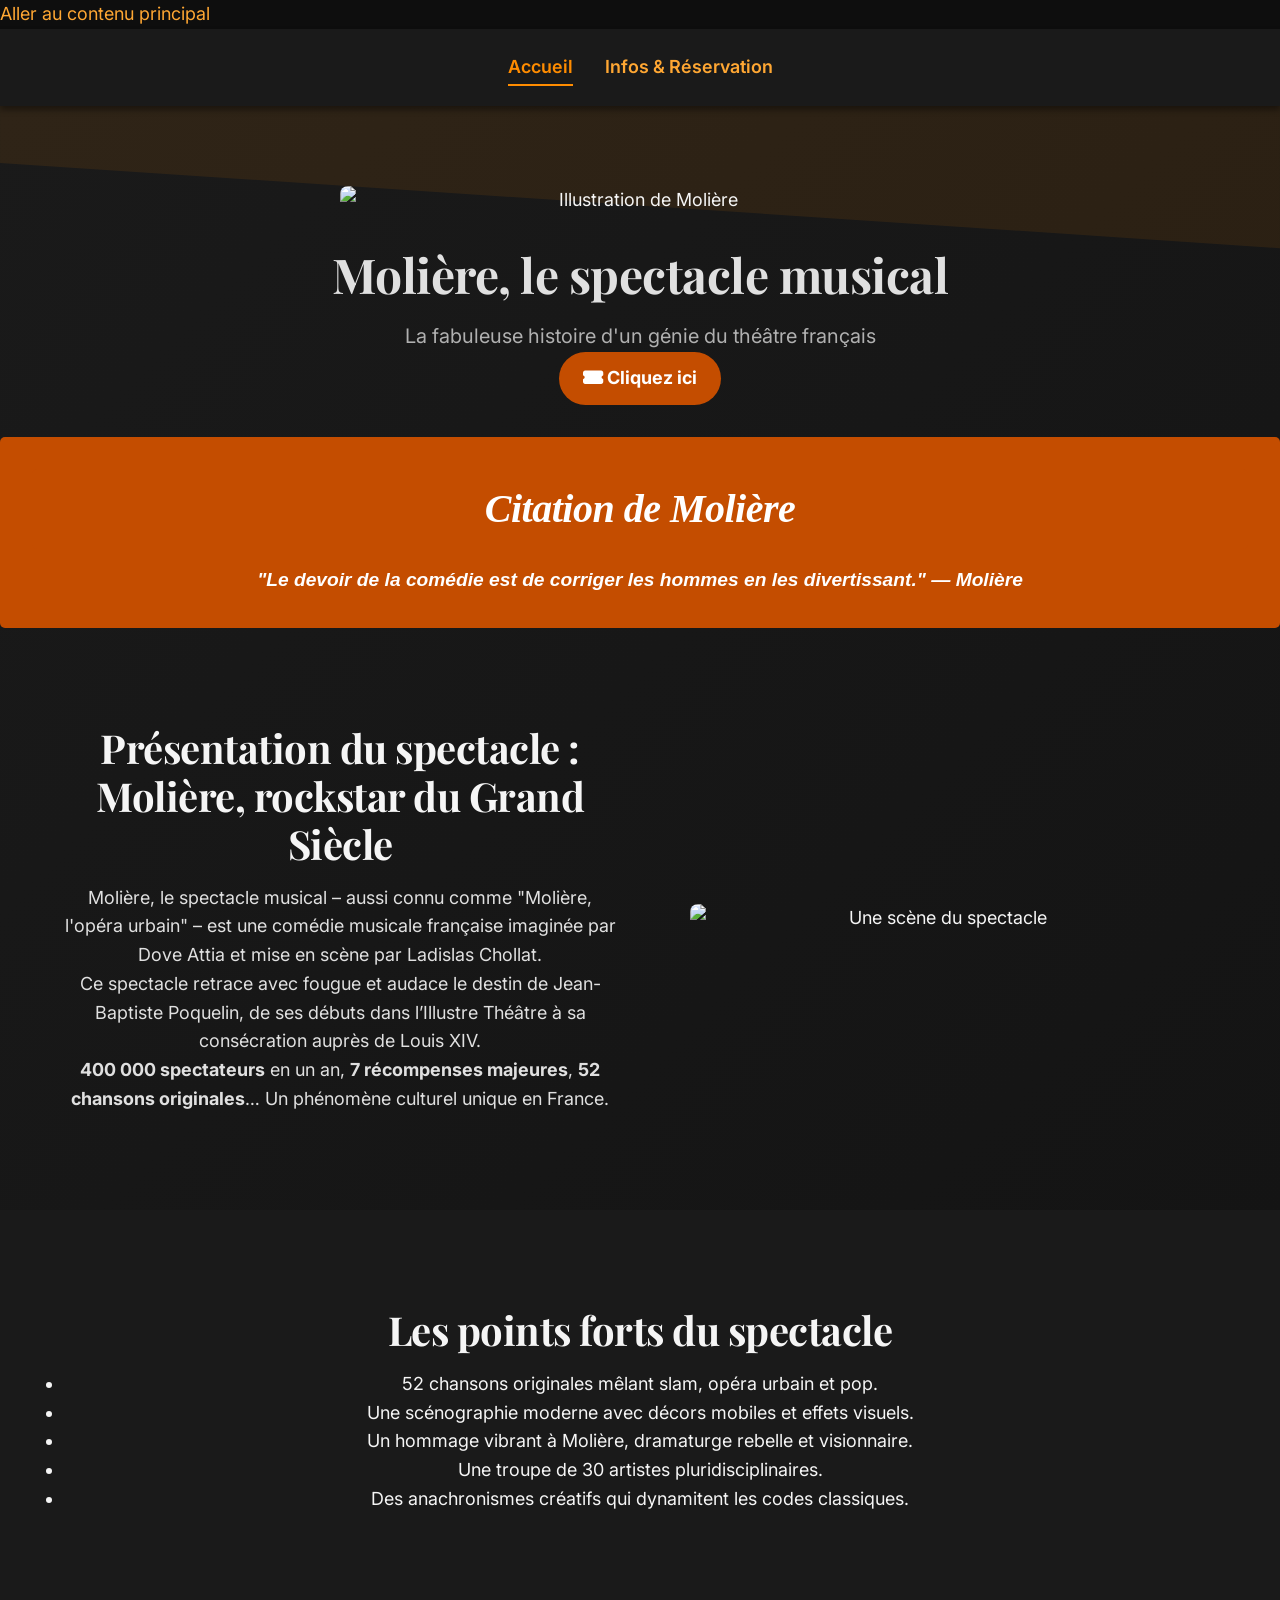
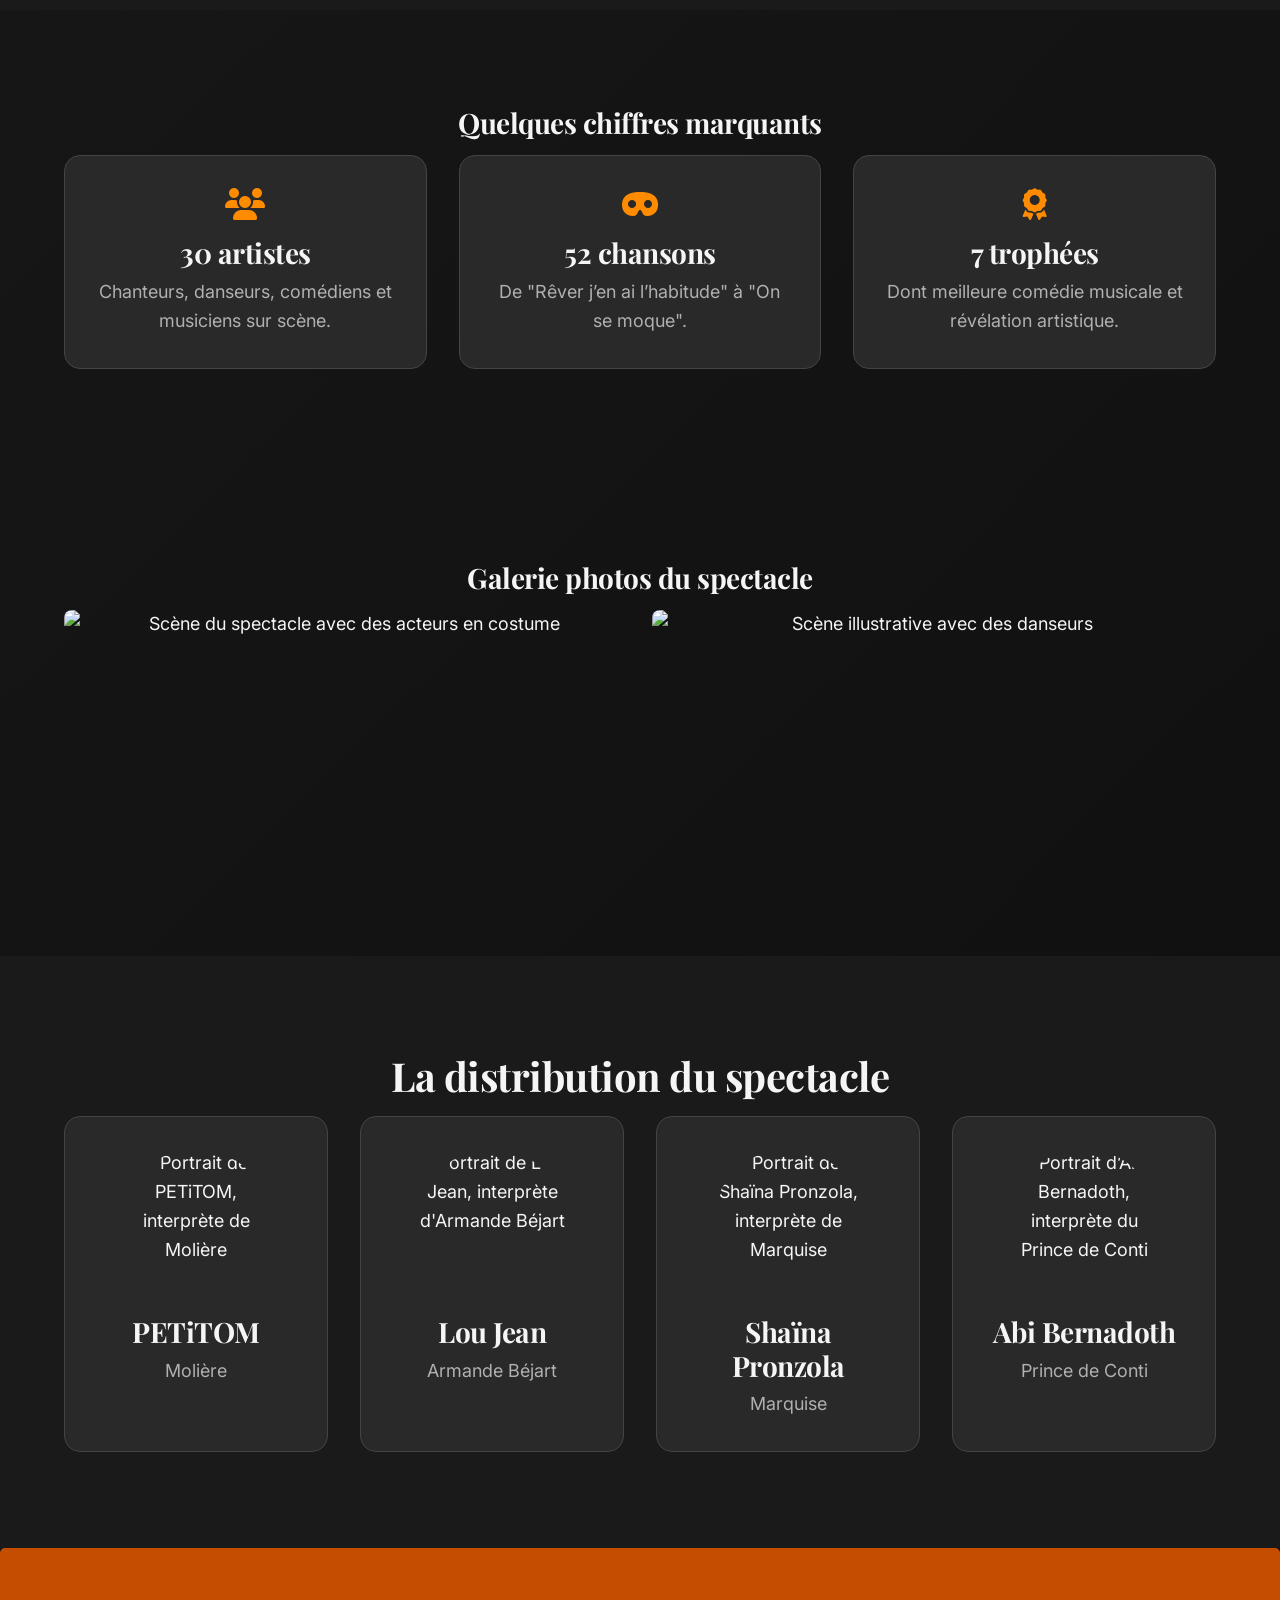
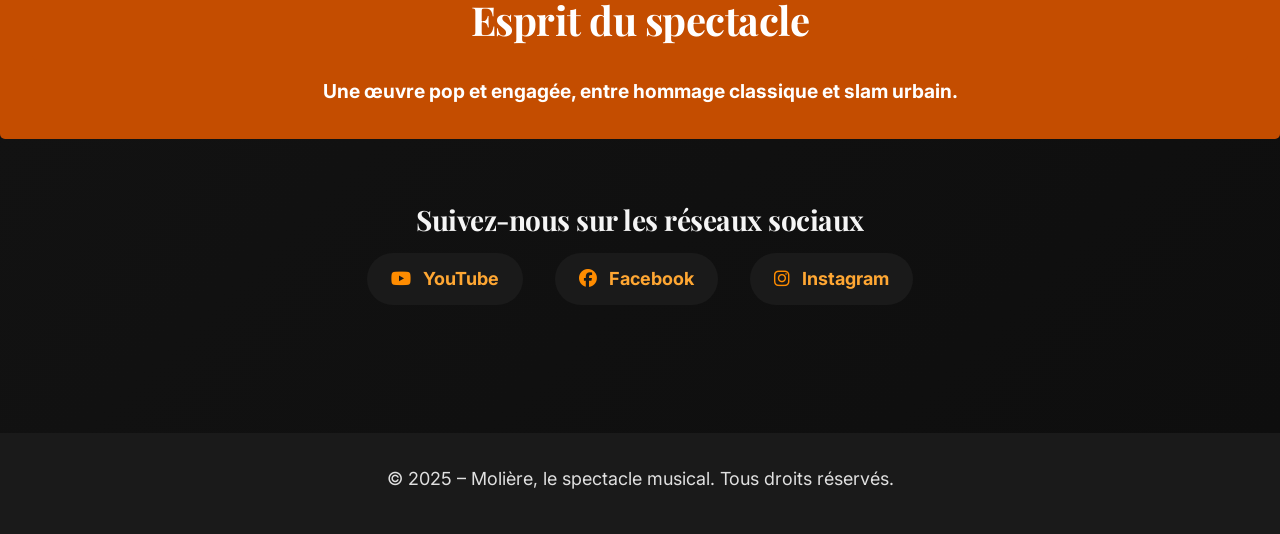
==== commit 7f4b8c30: "Merge d1dd6a6c161e3406c9d615480faeaa8f3fae72aa into aeeab1311a3b490e21cee42bb7f1cf2c7956bd5b" ====
--- a/index.html
+++ b/index.html
@@ -4,55 +4,80 @@
     <meta charset="UTF-8" />
     <meta name="viewport" content="width=device-width, initial-scale=1.0" />
     <title>Accueil – Molière, le spectacle musical</title>
-    <link rel ="preconnect" href= "https://fonts.googleapis.com/css2?family=Inter:wght@400;600;700&family=Playfair+Display:wght@700&display=swap"/>
-    <link rel="stylesheet" href="style.css"/>
-    <link rel="stylesheet" href="https://cdnjs.cloudflare.com/ajax/libs/font-awesome/6.4.0/css/all.min.css" referrerpolicy="no-referrer"/>
+
+    <!-- Chargement des polices -->
+    <link
+      href="https://fonts.googleapis.com/css2?family=Inter:wght@400;600;700&family=Playfair+Display:wght@700&display=swap"
+      rel="stylesheet"
+    />
+
+    <!-- Fichiers CSS -->
+    <link rel="stylesheet" href="style.css" />
+    <link
+      rel="stylesheet"
+      href="https://cdnjs.cloudflare.com/ajax/libs/font-awesome/6.4.0/css/all.min.css"
+    />
   </head>
 
   <body>
-    <div class="navbar">
-      <div class="nav-container">
-        <div>
-          <a href="index.html" class="active" aria-current="page">Accueil</a>
-        </div>
-        <div>
-          <a href="infos.html">Infos & Réservation</a>
-        </div>
-      </div>
-    </div>
-
+    <!-- Lien d'évitement pour améliorer l'accessibilité clavier -->
+    <a href="#contenu" class="skip-link">Aller au contenu principal</a>
+
+    <!-- En-tête avec balises sémantiques -->
+    <header class="navbar">
+      <nav class="nav-container">
+        <!-- Utilisation de `aria-current` pour indiquer la page active -->
+        <a href="index.html" class="active" aria-current="page">Accueil</a>
+        <a href="infos.html">Infos & Réservation</a>
+      </nav>
+    </header>
+
+    <!-- Contenu principal -->
     <main id="contenu">
       <!-- Section Héros -->
-      <div class="hero" role="banner">
+      <header class="hero">
         <div class="svg-decoration">
-          <svg viewBox="0 0 1440 320" focusable="false">
-            <path fill="#ffb347" fill-opacity="0.3" d="M0,64L1440,160L1440,0L0,0Z"></path>
+          <svg viewBox="0 0 1440 320" focusable="false"> <!-- Permet d'ajuster le focus -->
+            <path
+              fill="#ffb347"
+              fill-opacity="0.3"
+              d="M0,64L1440,160L1440,0L0,0Z"
+            ></path>
           </svg>
         </div>
         <div class="hero-content container">
-          <img src="images/moliere.png" class="hero-image" alt = "Affiche du spectacle"/>
+          <!-- Ajout d'un texte alternatif descriptif pour l'image -->
+          <img
+            src="images/moliere.png"
+            class="hero-image"
+            alt="Illustration de Molière"
+          />
           <div class="hero-text">
-            <h3>Molière, le spectacle musical</h3>
+            <h1>Molière, le spectacle musical</h1>
             <p>La fabuleuse histoire d'un génie du théâtre français</p>
+            <!-- Icône avec `aria-hidden` pour indiquer qu'elle est décorative -->
             <a href="infos.html#billetterie" class="btn">
               <i class="fas fa-ticket-alt" aria-hidden="true"></i>
               <span>Cliquez ici</span>
             </a>
           </div>
         </div>
-      </div>
+      </section>
 
       <!-- Citation -->
-      <div class="bandeau-citation">
-        <h3 id="titre-citation">Citation de Molière</h3>
+      <blockquote class="bandeau-citation">
+        <h2 id="titre-citation">Citation de Molière</h2>
         <p>
           "Le devoir de la comédie est de corriger les hommes en les
           divertissant." — Molière
         </p>
-      </div>
+      </blockquote>
 
       <!-- Présentation du spectacle -->
-      <section class="section-intro" role="region" aria-labelledby="titre-intro">
+      <section
+        class="section-intro"
+        aria-labelledby="titre-intro"
+      >
         <div class="container grid grid-2">
           <div>
             <h2 id="titre-intro">
@@ -75,34 +100,49 @@
               unique en France.
             </p>
           </div>
-          <img src="images/scene1.png" alt="Image d'une belle scène" class="section-image"/>
+          <!-- Ajout d'un texte alternatif descriptif pour l'image -->
+          <img
+            src="images/scene1.png"
+            alt="Une scène du spectacle"
+            class="section-image"
+          />
         </div>
       </section>
 
       <!-- Points forts -->
-      <div class="section-intro alt-bg" role="region" aria-labelledby="titre-points">
-        <div class="container">
-          <h3 id="titre-points">Les points forts du spectacle</h3>
-          <p>52 chansons originales mêlant slam, opéra urbain et pop.</p>
-          <p>Une scénographie moderne avec décors mobiles et effets visuels.</p>
-          <p>Un hommage vibrant à Molière, dramaturge rebelle et visionnaire.</p>
-          <p>Une troupe de 30 artistes pluridisciplinaires.</p>
-          <p>Des anachronismes créatifs qui dynamitent les codes classiques.</p>
-        </div>
-      </div>
+      <section
+        class="section-intro alt-bg"
+        aria-labelledby="titre-points"
+      >
+        <div class="container">
+          <h2 id="titre-points">Les points forts du spectacle</h2>
+          <ul>
+            <li>52 chansons originales mêlant slam, opéra urbain et pop.</li>
+            <li>Une scénographie moderne avec décors mobiles et effets visuels.</li>
+            <li>
+              Un hommage vibrant à Molière, dramaturge rebelle et visionnaire.
+            </li>
+            <li>Une troupe de 30 artistes pluridisciplinaires.</li>
+            <li>Des anachronismes créatifs qui dynamitent les codes classiques.</li>
+          </ul>
+        </div>
+      </section>
 
       <!-- Chiffres clés -->
-      <section class="section-chiffres" role="region" aria-labelledby="titre-chiffres">
+      <section
+        class="section-chiffres"
+        aria-labelledby="titre-chiffres"
+      >
         <div class="container">
           <h3 id="titre-chiffres">Quelques chiffres marquants</h3>
           <div class="cards">
             <div class="card">
-              <i class="fas fa-users" alt="Icône utilisateurs"></i>
+              <i class="fas fa-users" aria-hidden="true"></i>
               <h3>30 artistes</h3>
               <p>Chanteurs, danseurs, comédiens et musiciens sur scène.</p>
             </div>
             <div class="card">
-              <i class="fas fa-mask" alt="Icône masque"></i>
+              <i class="fas fa-mask" aria-hidden="true"></i>
               <h3>52 chansons</h3>
               <p>De "Rêver j’en ai l’habitude" à "On se moque".</p>
             </div>
@@ -116,38 +156,56 @@
       </section>
 
       <!-- Galerie -->
-      <section class="section-intro" role="region" aria-labelledby="titre-galerie">
-        <div class="container">
-          <h4 id="titre-galerie">Galerie photos du spectacle</h4>
+      <section
+        class="section-intro"
+        aria-labelledby="titre-galerie"
+      >
+        <div class="container">
+          <h3 id="titre-galerie">Galerie photos du spectacle</h3>
           <div class="gallery">
-            <img src="images/scene1.png" alt="Scène illustrative"/>
-            <img src="images/scene2.jpg" alt="Scène illustrative" />
+            <img src="images/scene1.png" alt="Scène du spectacle avec des acteurs en costume" />
+            <img src="images/scene2.jpg" alt="Scène illustrative avec des danseurs" />
           </div>
         </div>
       </section>
 
       <!-- Distribution -->
-      <section class="section-intro alt-bg" role="region" aria-labelledby="titre-distribution">
+      <section
+        class="section-intro alt-bg"
+        aria-labelledby="titre-distribution"
+      >
         <div class="container">
           <h2 id="titre-distribution">La distribution du spectacle</h2>
           <div class="cards">
             <div class="card">
-              <img src="images/petitom.jpg" alt="Portrait de PETiTOM, interprète de Molière"/>
+              <img
+                src="images/petitom.jpg"
+                alt="Portrait de PETiTOM, interprète de Molière"
+              />
               <h3>PETiTOM</h3>
               <p>Molière</p>
             </div>
             <div class="card">
-              <img src="images/loujean.png" alt="Portrait de Lou Jean, interprète d'Armande Béjart"/>
+              <img
+                src="images/loujean.png"
+                alt="Portrait de Lou Jean, interprète d'Armande Béjart"
+              />
               <h3>Lou Jean</h3>
               <p>Armande Béjart</p>
             </div>
             <div class="card">
-              <img src="images/shaina.jpeg" alt="Portrait de Shaïna Pronzola, interprète de Marquise"/>
+              <img
+                src="images/shaina.jpeg"
+                alt="Portrait de Shaïna Pronzola, interprète de Marquise"
+              />
               <h3>Shaïna Pronzola</h3>
               <p>Marquise</p>
             </div>
             <div class="card">
-              <img src="images/abi.jpg" alt="Portrait d’Abi Bernadoth, interprète du Prince de Conti"/>
+              <img
+                src="images/abi.jpg"
+                alt="Portrait d’Abi Bernadoth, interprète du Prince de Conti"
+              />
               <h3>Abi Bernadoth</h3>
               <p>Prince de Conti</p>
             </div>
@@ -157,39 +215,55 @@
 
       <!-- Bandeau storytelling -->
       <div class="bandeau-citation">
-        <h3 id="titre-story">Esprit du spectacle</h3>
+        <h2 id="titre-story">Esprit du spectacle</h2>
         <p>Une œuvre pop et engagée, entre hommage classique et slam urbain.</p>
       </div>
 
       <!-- Réseaux sociaux -->
       <section
         class="section-reseaux"
-        role="region"
         aria-labelledby="titre-reseaux"
       >
         <div class="container">
           <h3 id="titre-reseaux">Suivez-nous sur les réseaux sociaux</h3>
           <div class="reseaux-links">
-            <a href="https://www.youtube.com/channel/UCc5t5wb25TAO4bCA1d8yMrQ" target="_blank" rel="noopener noreferrer" aria-label="Chaîne YouTube officielle du spectacle Molière">
-              <i class="fab fa-youtube" alt="Icône YouTube"></i> YouTube
-            </a>
-            <a href="https://www.facebook.com/moliereloperaurbain/?locale=fr_FR" target="_blank" rel="noopener noreferrer" aria-label="Page Facebook officielle du spectacle Molière">
-              <i class="fab fa-facebook" alt="Icône Facebook"></i> Facebook
-            </a>
-            <a href="https://www.instagram.com/molierelespectaclemusical/" target="_blank" rel="noopener noreferrer" aria-label="Profil Instagram du spectacle Molière">
-              <i class="fab fa-instagram" alt="Icône Instagram"></i> Instagram
+            <!-- Suppression de `alt` sur les icônes et ajout de `aria-hidden` -->
+            <a
+              href="https://www.youtube.com/channel/UCc5t5wb25TAO4bCA1d8yMrQ"
+              target="_blank"
+              rel="noopener noreferrer"
+              aria-label="Chaîne YouTube officielle du spectacle Molière"
+            >
+              <i class="fab fa-youtube" aria-hidden="true"></i> YouTube
+            </a>
+            <a
+              href="https://www.facebook.com/moliereloperaurbain/?locale=fr_FR"
+              target="_blank"
+              rel="noopener noreferrer"
+              aria-label="Page Facebook officielle du spectacle Molière"
+            >
+              <i class="fab fa-facebook" aria-hidden="true"></i> Facebook
+            </a>
+            <a
+              href="https://www.instagram.com/molierelespectaclemusical/"
+              target="_blank"
+              rel="noopener noreferrer"
+              aria-label="Profil Instagram du spectacle Molière"
+            >
+              <i class="fab fa-instagram" aria-hidden="true"></i> Instagram
             </a>
           </div>
         </div>
       </section>
     </main>
 
-    <div class="footer">
+    <!-- Pied de page -->
+    <footer class="footer">
       <div class="container">
         <p>
           &copy; 2025 – Molière, le spectacle musical. Tous droits réservés.
         </p>
       </div>
-    </div>
+    </footer>
   </body>
 </html>
--- a/style.css
+++ b/style.css
@@ -1,17 +1,18 @@
 :root {
-  --color-bg: #0e0e0e;
-  --color-text: #ffffff;
-  --color-secondary-text: #ffffff;
-  --color-accent: #c17dff;
-  --color-accent-light: #d6a3ff;
-  --color-card-bg: #1a1a1a;
-  --color-hover-bg: #292929;
-  --color-focus-outline: #c17dff;
-  --color-bandeau-bg: #c17dff;
-  --color-bandeau-text: #fff;
-  --color-footer-bg: #1a1a1a;
-  --color-svg: #c17dff;
-  --color-focus-bg: transparent;
+  /* Couleurs principales */
+  --color-bg: #0e0e0e; /* Arrière-plan sombre */
+  --color-text: #e0e0e0; /* Texte clair pour un meilleur contraste */
+  --color-secondary-text: #b0b0b0; /* Texte secondaire avec contraste suffisant */
+  --color-accent: #ff8c00; /* Accent orange pour une meilleure visibilité */
+  --color-accent-light: #ffa733; /* Accent clair pour les survols */
+  --color-card-bg: #1a1a1a; /* Fond des cartes */
+  --color-hover-bg: #292929; /* Fond au survol */
+  --color-focus-outline: #ff8c00; /* Couleur de l'outline pour le focus */
+  --color-bandeau-bg: #ff8c00; /* Fond des bandeaux */
+  --color-bandeau-text: #ffffff; /* Texte des bandeaux */
+  --color-footer-bg: #1a1a1a; /* Fond du footer */
+  --color-svg: #ff8c00; /* Couleur des SVG décoratifs */
+  --color-focus-bg: transparent; /* Fond transparent pour le focus */
 }
 
 /* RESET + BASE */
@@ -28,9 +29,12 @@
   font-size: 100%;
 }
 
+/* Ajustement des couleurs pour améliorer le contraste */
+
+/* Texte principal */
 body {
   background-color: var(--color-bg);
-  color: var(--color-text);
+  color: #f5f5f5; /* Couleur légèrement plus claire pour un meilleur contraste */
   font-family: "Inter", Arial, sans-serif;
   line-height: 1.6;
   font-size: 1.125rem;
@@ -56,7 +60,7 @@
 }
 
 a {
-  color: var(--color-text);
+  color: #ffa733; /* Couleur accentuée pour les liens */
   text-decoration: none;
   transition: color 0.3s ease;
 }
@@ -64,10 +68,11 @@
 a:focus,
 a:hover {
   background-color: var(--color-focus-bg);
+  color: #ff8c00; /* Couleur légèrement plus foncée au survol */
 }
 
 a:focus-visible {
-  outline: 3px solid var(--color-focus-outline);
+  outline: 3px solid var(--color-focus-outline); /* Outline visible pour le focus */
   outline-offset: 4px;
   background-color: var(--color-focus-bg);
 }
@@ -167,34 +172,31 @@
 
 .hero-text h1 {
   font-size: 3rem;
+  color: var(--color-text); /* Texte principal avec contraste suffisant */
 }
 
 .hero-text p {
   font-size: 1.25rem;
-  color: var(--color-accent);
+  color: var(--color-secondary-text); /* Texte secondaire avec contraste suffisant */
 }
 
 /* BOUTONS */
 .btn {
-  display: inline-flex;
-  align-items: center;
-  gap: 0.75rem;
-  background-color: var(--color-accent);
-  color: var(--color-bandeau-text);
+  background-color: #c44d00; /* Couleur plus foncée pour un meilleur contraste */
+  color: #ffffff; /* Texte blanc pour un contraste suffisant */
   padding: 0.75rem 1.5rem;
   border-radius: 50px;
   font-weight: bold;
-  transition: background 0.3s ease;
   font-family: "Inter", sans-serif;
-  margin: 20px;
+  text-align: center;
+  display: inline-block;
+  transition: background-color 0.3s ease;
+  margin-bottom: 2rem; /* Ajout d'une marge pour éviter que le bouton touche la section suivante */
 }
 
 .btn:hover,
 .btn:focus {
-  background-color: var(--color-accent-light);
-  color: var(--color-bandeau-text);
-  outline: none;
-  outline-offset: 0;
+  background-color: #a63e00; /* Couleur encore plus foncée au survol */
 }
 
 /* BANDEAUX */
@@ -385,34 +387,23 @@
 
 /* FORMULAIRE */
 
-.form-reservation {
-  display: flex;
-  flex-direction: column;
-  gap: 1.5rem;
-  margin-top: 2rem;
-}
-
+/* Espacement entre les champs */
 .form-group,
 fieldset.form-group {
   display: flex;
   flex-direction: column;
-  gap: 0.5rem;
-}
-
-.form-group label,
-fieldset.form-group legend {
-  font-weight: 600;
-  font-family: "Inter", sans-serif;
-  margin-bottom: 0.25rem;
-}
-
+  gap: 0.75rem; /* Augmentation de l'espacement entre les éléments */
+  margin-bottom: 2.5rem; /* Augmentation de l'espacement entre les champs */
+}
+
+/* Champs de formulaire */
 input[type="text"],
 input[type="email"],
 input[type="number"],
 select,
 textarea {
   width: 100%;
-  padding: 0.75rem;
+  padding: 1rem; /* Augmentation de la taille intérieure pour plus de confort */
   border-radius: 0.5rem;
   border: 1px solid #444;
   background-color: var(--color-card-bg);
@@ -421,6 +412,44 @@
   font-size: 1rem;
 }
 
+/* Bouton "Envoyer" */
+.section-intro .btn {
+  display: inline-flex;
+  align-items: center;
+  justify-content: center;
+  background-color: #e67e22; /* Couleur plus foncée pour un meilleur contraste */
+  color: #ffffff; /* Texte blanc pour un contraste suffisant */
+  padding: 1rem 2.5rem; /* Augmentation de la taille intérieure */
+  border-radius: 50px; /* Forme arrondie */
+  border: none;
+  cursor: pointer;
+  font-size: 1.125rem; /* Taille de texte augmentée */
+  font-weight: bold;
+  gap: 0.5rem; /* Ajout d'un espace entre l'icône et le texte */
+  transition: background 0.3s ease, transform 0.2s ease;
+}
+
+.section-intro .btn:hover,
+.section-intro .btn:focus {
+  background-color: #d35400; /* Couleur encore plus foncée au survol */
+  transform: scale(1.05); /* Légère mise en avant au survol */
+  outline: none;
+}
+
+.form-reservation {
+  display: flex;
+  flex-direction: column;
+  gap: 1.5rem;
+  margin-top: 2rem;
+}
+
+.form-group label,
+fieldset.form-group legend {
+  font-weight: 600;
+  font-family: "Inter", sans-serif;
+  margin-bottom: 0.25rem;
+}
+
 fieldset.form-group {
   border: none;
   padding: 0;
@@ -454,26 +483,45 @@
   background-color: var(--color-card-bg);
 }
 
-.section-intro .btn {
-  display: inline-flex;
-  align-items: center;
-  gap: 0.5rem;
-  background-color: var(--color-accent);
-  color: var(--color-bandeau-text);
-  padding: 0.75rem 1.5rem;
-  border-radius: 50px;
-  border: none;
-  cursor: pointer;
-  font-weight: bold;
-  font-family: "Inter", sans-serif;
-  transition: background 0.3s ease;
-}
-
-
-.section-intro .btn:hover,
-.section-intro .btn:focus {
-  background-color: var(--color-accent);
-  outline: none;
+/* Titres */
+h2#titre-citation,
+h2#titre-story {
+  color: #ffffff; /* Texte blanc pour un contraste suffisant */
+  background-color: #c44d00; /* Fond plus foncé pour un meilleur contraste */
+  padding: 1rem;
+  border-radius: 5px;
+  text-align: center;
+}
+
+/* Bloc de citation */
+blockquote.bandeau-citation {
+  background-color: #c44d00; /* Couleur plus foncée pour le fond */
+  color: #ffffff; /* Texte blanc pour un contraste suffisant */
+  padding: 2rem;
+  border-radius: 5px;
+  font-style: italic;
+}
+
+blockquote.bandeau-citation p {
+  color: #ffffff; /* Texte blanc pour un contraste suffisant */
+}
+
+/* Bandeau storytelling */
+div.bandeau-citation {
+  background-color: #c44d00; /* Couleur plus foncée pour le fond */
+  color: #ffffff; /* Texte blanc pour un contraste suffisant */
+  padding: 2rem;
+  border-radius: 5px;
+  text-align: center;
+}
+
+div.bandeau-citation p {
+  color: #ffffff; /* Texte blanc pour un contraste suffisant */
+}
+
+/* Paragraphe */
+p {
+  color: #e0e0e0; /* Couleur légèrement plus claire pour un meilleur contraste */
 }
 
 /* Responsive */
@@ -503,5 +551,4 @@
     width: 100%;
     justify-content: center;
   }
-  
-}
+}
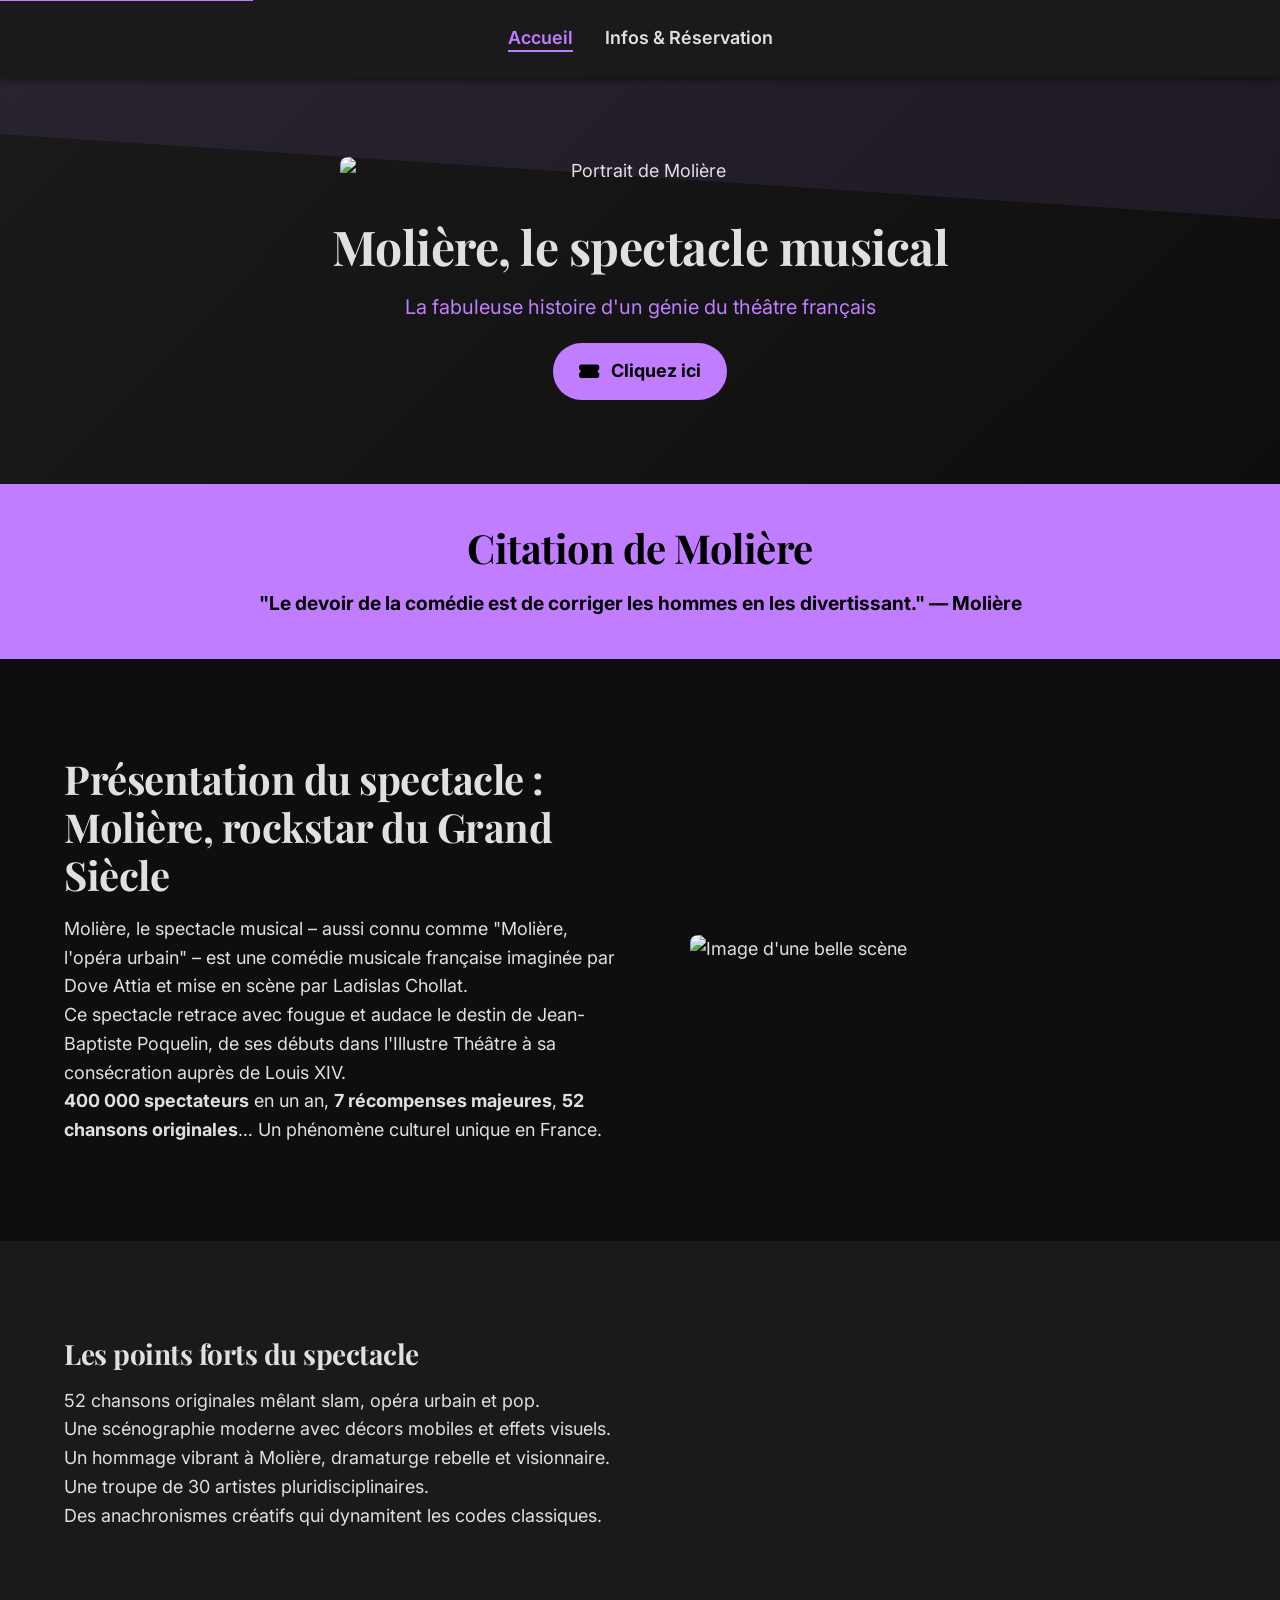
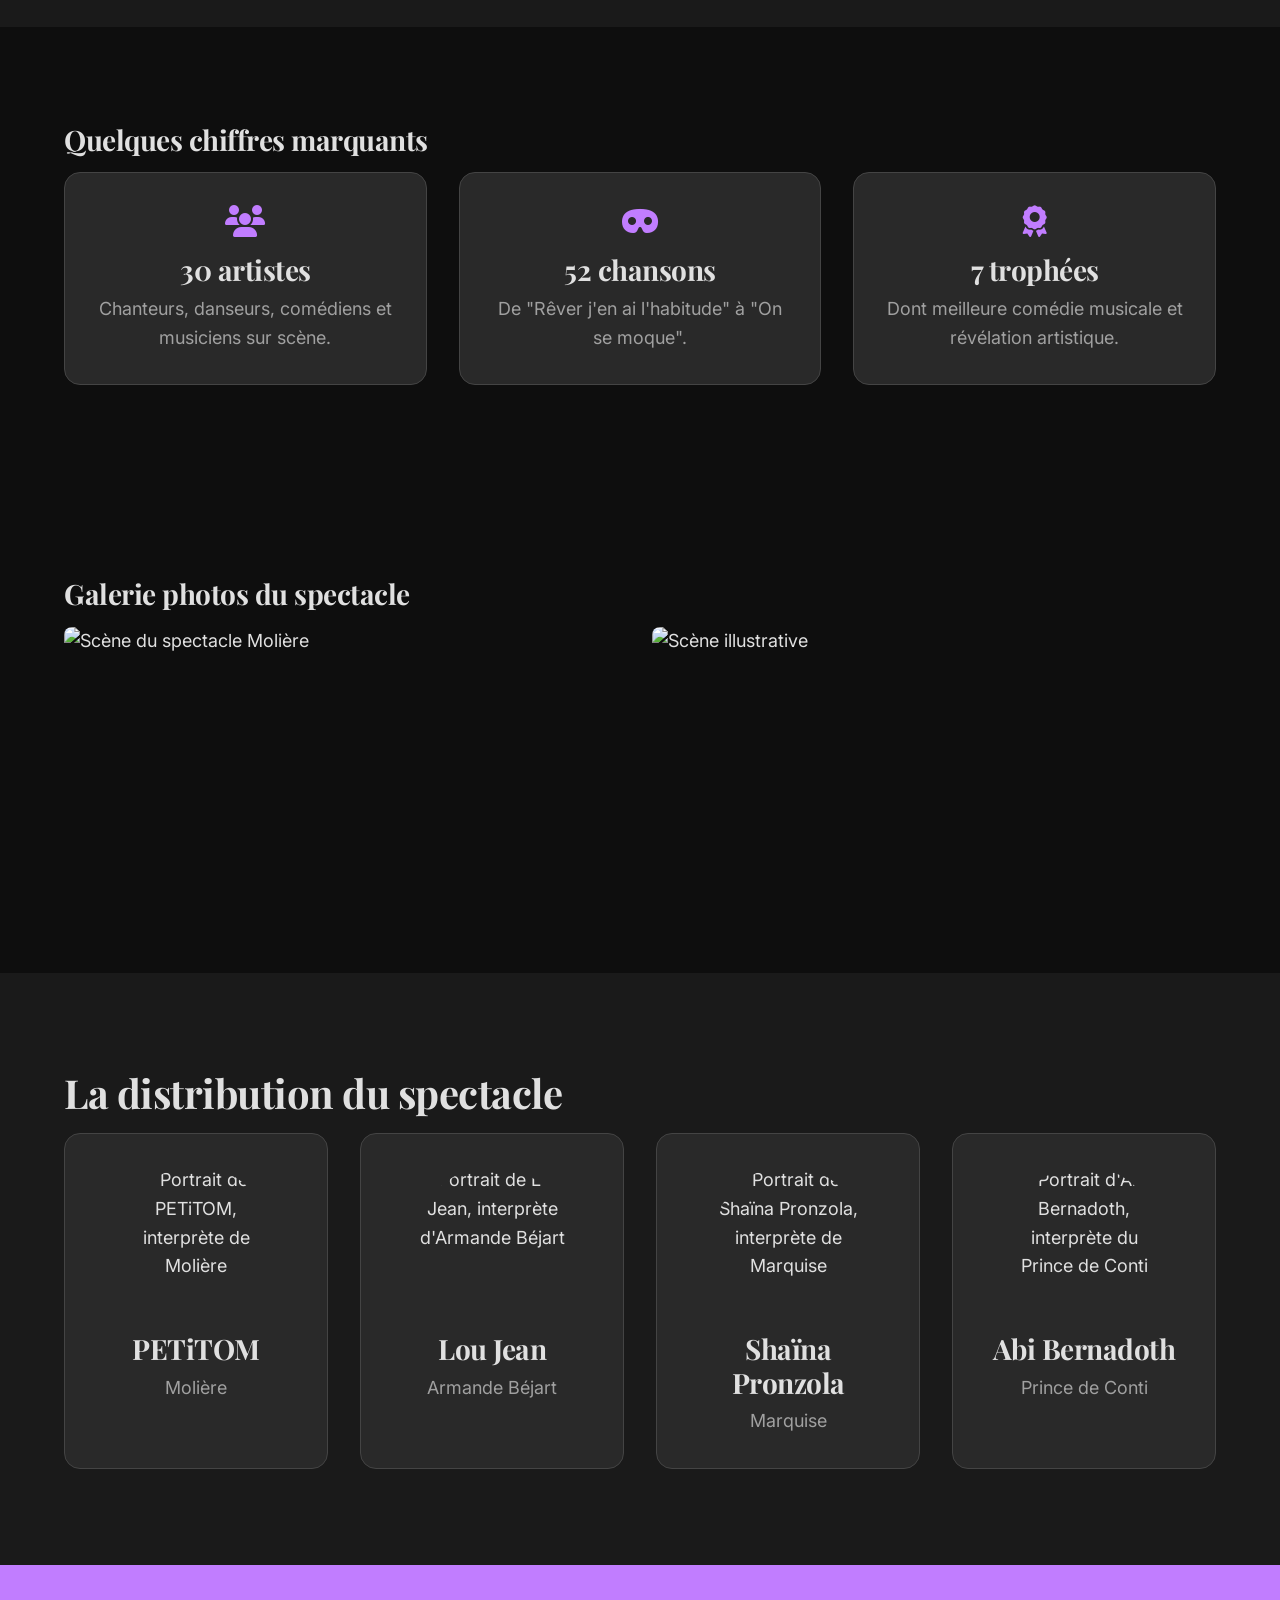
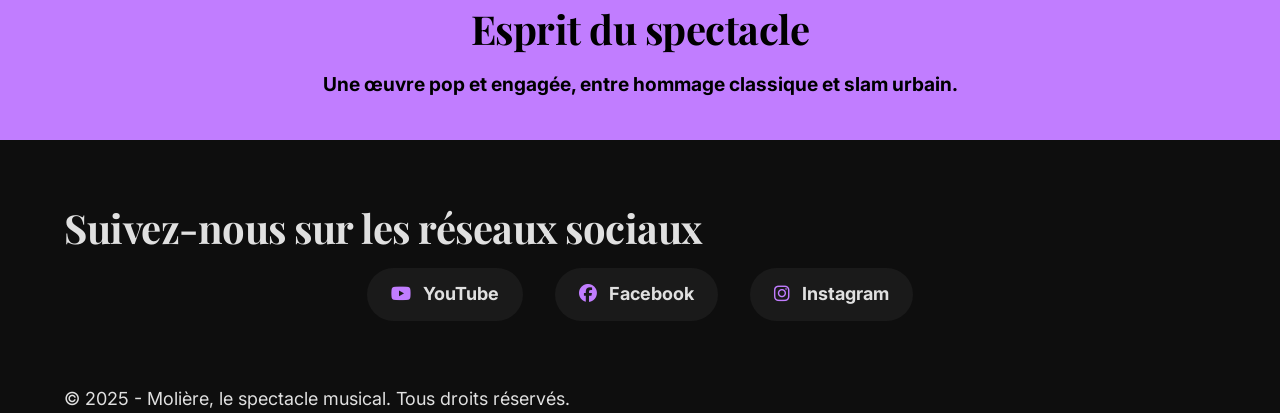
==== commit 347f6167: "Merge 290b012d18db24a149e376bac24e000c482caf65 into aeeab1311a3b490e21cee42bb7f1cf2c7956bd5b" ====
--- a/index.html
+++ b/index.html
@@ -5,13 +5,11 @@
     <meta name="viewport" content="width=device-width, initial-scale=1.0" />
     <title>Accueil – Molière, le spectacle musical</title>
 
-    <!-- Chargement des polices -->
     <link
       href="https://fonts.googleapis.com/css2?family=Inter:wght@400;600;700&family=Playfair+Display:wght@700&display=swap"
       rel="stylesheet"
     />
 
-    <!-- Fichiers CSS -->
     <link rel="stylesheet" href="style.css" />
     <link
       rel="stylesheet"
@@ -20,24 +18,28 @@
   </head>
 
   <body>
-    <!-- Lien d'évitement pour améliorer l'accessibilité clavier -->
+    <!-- MODIF: Ajout du lien d'évitement pour l'accessibilité -->
     <a href="#contenu" class="skip-link">Aller au contenu principal</a>
 
-    <!-- En-tête avec balises sémantiques -->
+    <!-- MODIF: Remplacement de div par header pour la navigation -->
     <header class="navbar">
+      <!-- MODIF: Remplacement de div par nav pour la navigation -->
       <nav class="nav-container">
-        <!-- Utilisation de `aria-current` pour indiquer la page active -->
-        <a href="index.html" class="active" aria-current="page">Accueil</a>
-        <a href="infos.html">Infos & Réservation</a>
+        <div>
+          <a href="index.html" class="active" aria-current="page">Accueil</a>
+        </div>
+        <div>
+          <a href="infos.html">Infos & Réservation</a>
+        </div>
       </nav>
     </header>
 
-    <!-- Contenu principal -->
+   
     <main id="contenu">
-      <!-- Section Héros -->
-      <header class="hero">
+      <!-- MODIF: Remplacement de div par section pour la section héros -->
+      <section class="hero" role="banner">
         <div class="svg-decoration">
-          <svg viewBox="0 0 1440 320" focusable="false"> <!-- Permet d'ajuster le focus -->
+          <svg viewBox="0 0 1440 320" focusable="false">
             <path
               fill="#ffb347"
               fill-opacity="0.3"
@@ -46,17 +48,14 @@
           </svg>
         </div>
         <div class="hero-content container">
-          <!-- Ajout d'un texte alternatif descriptif pour l'image -->
-          <img
-            src="images/moliere.png"
-            class="hero-image"
-            alt="Illustration de Molière"
-          />
+          <!-- MODIF: Ajout de l'attribut alt manquant -->
+          <img src="images/moliere.png" class="hero-image" alt="Portrait de Molière" />
           <div class="hero-text">
+            <!-- MODIF: Changement de h3 en h1 pour le titre principal -->
             <h1>Molière, le spectacle musical</h1>
             <p>La fabuleuse histoire d'un génie du théâtre français</p>
-            <!-- Icône avec `aria-hidden` pour indiquer qu'elle est décorative -->
             <a href="infos.html#billetterie" class="btn">
+              <!-- MODIF: Remplacement de alt par aria-hidden pour les icônes -->
               <i class="fas fa-ticket-alt" aria-hidden="true"></i>
               <span>Cliquez ici</span>
             </a>
@@ -64,18 +63,21 @@
         </div>
       </section>
 
-      <!-- Citation -->
-      <blockquote class="bandeau-citation">
+      <!-- MODIF: Remplacement de div par aside pour la citation -->
+      <aside class="bandeau-citation">
+        <!-- MODIF: Changement de h6 en h2 pour la hiérarchie des titres -->
         <h2 id="titre-citation">Citation de Molière</h2>
-        <p>
+        <!-- MODIF: Remplacement de p par blockquote pour la citation -->
+        <blockquote>
           "Le devoir de la comédie est de corriger les hommes en les
           divertissant." — Molière
-        </p>
-      </blockquote>
-
-      <!-- Présentation du spectacle -->
+        </blockquote>
+      </aside>
+
+    
       <section
         class="section-intro"
+        role="region"
         aria-labelledby="titre-intro"
       >
         <div class="container grid grid-2">
@@ -90,7 +92,7 @@
             </p>
             <p>
               Ce spectacle retrace avec fougue et audace le destin de
-              Jean-Baptiste Poquelin, de ses débuts dans l’Illustre Théâtre à sa
+              Jean-Baptiste Poquelin, de ses débuts dans l'Illustre Théâtre à sa
               consécration auprès de Louis XIV.
             </p>
             <p>
@@ -100,51 +102,52 @@
               unique en France.
             </p>
           </div>
-          <!-- Ajout d'un texte alternatif descriptif pour l'image -->
           <img
             src="images/scene1.png"
-            alt="Une scène du spectacle"
+            alt="Image d'une belle scène"
             class="section-image"
           />
         </div>
       </section>
 
       <!-- Points forts -->
-      <section
+      <div
         class="section-intro alt-bg"
+        role="region"
         aria-labelledby="titre-points"
       >
         <div class="container">
-          <h2 id="titre-points">Les points forts du spectacle</h2>
-          <ul>
-            <li>52 chansons originales mêlant slam, opéra urbain et pop.</li>
-            <li>Une scénographie moderne avec décors mobiles et effets visuels.</li>
-            <li>
-              Un hommage vibrant à Molière, dramaturge rebelle et visionnaire.
-            </li>
-            <li>Une troupe de 30 artistes pluridisciplinaires.</li>
-            <li>Des anachronismes créatifs qui dynamitent les codes classiques.</li>
-          </ul>
-        </div>
-      </section>
-
-      <!-- Chiffres clés -->
+          <!-- MODIF: Changement de h4 en h3 pour respecter la hiérarchie -->
+          <h3 id="titre-points">Les points forts du spectacle</h3>
+          <p>52 chansons originales mêlant slam, opéra urbain et pop.</p>
+          <p>Une scénographie moderne avec décors mobiles et effets visuels.</p>
+          <p>
+            Un hommage vibrant à Molière, dramaturge rebelle et visionnaire.
+          </p>
+          <p>Une troupe de 30 artistes pluridisciplinaires.</p>
+          <p>Des anachronismes créatifs qui dynamitent les codes classiques.</p>
+        </div>
+      </div>
+
       <section
         class="section-chiffres"
+        role="region"
         aria-labelledby="titre-chiffres"
       >
         <div class="container">
           <h3 id="titre-chiffres">Quelques chiffres marquants</h3>
           <div class="cards">
             <div class="card">
+              <!-- MODIF: Remplacement de alt par aria-hidden pour les icônes -->
               <i class="fas fa-users" aria-hidden="true"></i>
               <h3>30 artistes</h3>
               <p>Chanteurs, danseurs, comédiens et musiciens sur scène.</p>
             </div>
             <div class="card">
+              <!-- MODIF: Remplacement de alt par aria-hidden pour les icônes -->
               <i class="fas fa-mask" aria-hidden="true"></i>
               <h3>52 chansons</h3>
-              <p>De "Rêver j’en ai l’habitude" à "On se moque".</p>
+              <p>De "Rêver j'en ai l'habitude" à "On se moque".</p>
             </div>
             <div class="card">
               <i class="fas fa-award" aria-hidden="true"></i>
@@ -158,20 +161,22 @@
       <!-- Galerie -->
       <section
         class="section-intro"
+        role="region"
         aria-labelledby="titre-galerie"
       >
         <div class="container">
+          <!-- MODIF: Changement de h4 en h3 pour respecter la hiérarchie -->
           <h3 id="titre-galerie">Galerie photos du spectacle</h3>
           <div class="gallery">
-            <img src="images/scene1.png" alt="Scène du spectacle avec des acteurs en costume" />
-            <img src="images/scene2.jpg" alt="Scène illustrative avec des danseurs" />
-          </div>
-        </div>
-      </section>
-
-      <!-- Distribution -->
+            <img src="images/scene1.png" alt="Scène du spectacle Molière" />
+            <img src="images/scene2.jpg" alt="Scène illustrative" />
+          </div>
+        </div>
+      </section>
+
       <section
         class="section-intro alt-bg"
+        role="region"
         aria-labelledby="titre-distribution"
       >
         <div class="container">
@@ -204,7 +209,7 @@
             <div class="card">
               <img
                 src="images/abi.jpg"
-                alt="Portrait d’Abi Bernadoth, interprète du Prince de Conti"
+                alt="Portrait d'Abi Bernadoth, interprète du Prince de Conti"
               />
               <h3>Abi Bernadoth</h3>
               <p>Prince de Conti</p>
@@ -213,27 +218,28 @@
         </div>
       </section>
 
-      <!-- Bandeau storytelling -->
       <div class="bandeau-citation">
+        <!-- MODIF: Changement de h6 en h2 pour la hiérarchie des titres -->
         <h2 id="titre-story">Esprit du spectacle</h2>
         <p>Une œuvre pop et engagée, entre hommage classique et slam urbain.</p>
       </div>
 
-      <!-- Réseaux sociaux -->
       <section
         class="section-reseaux"
+        role="region"
         aria-labelledby="titre-reseaux"
       >
         <div class="container">
-          <h3 id="titre-reseaux">Suivez-nous sur les réseaux sociaux</h3>
+          <!-- MODIF: Changement de h3 en h2 pour la hiérarchie des titres -->
+          <h2 id="titre-reseaux">Suivez-nous sur les réseaux sociaux</h2>
           <div class="reseaux-links">
-            <!-- Suppression de `alt` sur les icônes et ajout de `aria-hidden` -->
             <a
               href="https://www.youtube.com/channel/UCc5t5wb25TAO4bCA1d8yMrQ"
               target="_blank"
               rel="noopener noreferrer"
               aria-label="Chaîne YouTube officielle du spectacle Molière"
             >
+              <!-- MODIF: Remplacement de alt par aria-hidden pour les icônes -->
               <i class="fab fa-youtube" aria-hidden="true"></i> YouTube
             </a>
             <a
@@ -242,6 +248,7 @@
               rel="noopener noreferrer"
               aria-label="Page Facebook officielle du spectacle Molière"
             >
+              <!-- MODIF: Remplacement de alt par aria-hidden pour les icônes -->
               <i class="fab fa-facebook" aria-hidden="true"></i> Facebook
             </a>
             <a
@@ -250,6 +257,7 @@
               rel="noopener noreferrer"
               aria-label="Profil Instagram du spectacle Molière"
             >
+              <!-- MODIF: Remplacement de alt par aria-hidden pour les icônes -->
               <i class="fab fa-instagram" aria-hidden="true"></i> Instagram
             </a>
           </div>
@@ -257,12 +265,10 @@
       </section>
     </main>
 
-    <!-- Pied de page -->
-    <footer class="footer">
+    <!-- MODIF: Remplacement de div par footer pour le pied de page -->
+    <footer>
       <div class="container">
-        <p>
-          &copy; 2025 – Molière, le spectacle musical. Tous droits réservés.
-        </p>
+        <p>&copy; 2025 - Molière, le spectacle musical. Tous droits réservés.</p>
       </div>
     </footer>
   </body>
--- a/style.css
+++ b/style.css
@@ -1,18 +1,17 @@
 :root {
-  /* Couleurs principales */
-  --color-bg: #0e0e0e; /* Arrière-plan sombre */
-  --color-text: #e0e0e0; /* Texte clair pour un meilleur contraste */
-  --color-secondary-text: #b0b0b0; /* Texte secondaire avec contraste suffisant */
-  --color-accent: #ff8c00; /* Accent orange pour une meilleure visibilité */
-  --color-accent-light: #ffa733; /* Accent clair pour les survols */
-  --color-card-bg: #1a1a1a; /* Fond des cartes */
-  --color-hover-bg: #292929; /* Fond au survol */
-  --color-focus-outline: #ff8c00; /* Couleur de l'outline pour le focus */
-  --color-bandeau-bg: #ff8c00; /* Fond des bandeaux */
-  --color-bandeau-text: #ffffff; /* Texte des bandeaux */
-  --color-footer-bg: #1a1a1a; /* Fond du footer */
-  --color-svg: #ff8c00; /* Couleur des SVG décoratifs */
-  --color-focus-bg: transparent; /* Fond transparent pour le focus */
+  --color-bg: #0e0e0e;
+  --color-text: #e0e0e0;
+  --color-secondary-text: #a0a0a0;
+  --color-accent: #c17dff;
+  --color-accent-light: #d6a3ff;
+  --color-card-bg: #1a1a1a;
+  --color-hover-bg: #292929;
+  --color-focus-outline: #c17dff;
+  --color-bandeau-bg: #c17dff;
+  --color-bandeau-text: #fff;
+  --color-footer-bg: #1a1a1a;
+  --color-svg: #c17dff;
+  --color-focus-bg: transparent;
 }
 
 /* RESET + BASE */
@@ -29,15 +28,42 @@
   font-size: 100%;
 }
 
-/* Ajustement des couleurs pour améliorer le contraste */
-
-/* Texte principal */
 body {
   background-color: var(--color-bg);
-  color: #f5f5f5; /* Couleur légèrement plus claire pour un meilleur contraste */
+  color: var(--color-text);
   font-family: "Inter", Arial, sans-serif;
   line-height: 1.6;
   font-size: 1.125rem;
+}
+
+/* Focus visible pour tous les éléments interactifs */
+a:focus-visible,
+button:focus-visible,
+input:focus-visible,
+select:focus-visible,
+textarea:focus-visible {
+  outline: 3px solid var(--color-focus-outline);
+  outline-offset: 4px;
+  background-color: var(--color-focus-bg);
+}
+
+/* Skip link */
+.skip-link {
+  position: absolute;
+  top: -60px;
+  left: 0;
+  background: var(--color-accent);
+  color: #000;
+  padding: 1rem;
+  text-decoration: none;
+  transition: top 0.3s ease;
+  z-index: 1001;
+  font-weight: bold;
+}
+
+.skip-link:focus-visible {
+  top: 0;
+  outline: none;
 }
 
 /* Typo titres */
@@ -60,20 +86,13 @@
 }
 
 a {
-  color: #ffa733; /* Couleur accentuée pour les liens */
+  color: var(--color-text);
   text-decoration: none;
   transition: color 0.3s ease;
 }
 
 a:focus,
 a:hover {
-  background-color: var(--color-focus-bg);
-  color: #ff8c00; /* Couleur légèrement plus foncée au survol */
-}
-
-a:focus-visible {
-  outline: 3px solid var(--color-focus-outline); /* Outline visible pour le focus */
-  outline-offset: 4px;
   background-color: var(--color-focus-bg);
 }
 
@@ -112,6 +131,7 @@
   font-size: 1.125rem;
   font-weight: 600;
   position: relative;
+  color: var(--color-text);
 }
 
 .navbar a::after {
@@ -172,38 +192,48 @@
 
 .hero-text h1 {
   font-size: 3rem;
-  color: var(--color-text); /* Texte principal avec contraste suffisant */
 }
 
 .hero-text p {
   font-size: 1.25rem;
-  color: var(--color-secondary-text); /* Texte secondaire avec contraste suffisant */
+  color: var(--color-accent);
 }
 
 /* BOUTONS */
 .btn {
-  background-color: #c44d00; /* Couleur plus foncée pour un meilleur contraste */
-  color: #ffffff; /* Texte blanc pour un contraste suffisant */
+  display: inline-flex;
+  align-items: center;
+  gap: 0.75rem;
+  background-color: var(--color-accent);
+  color: #000;
   padding: 0.75rem 1.5rem;
   border-radius: 50px;
   font-weight: bold;
+  transition: all 0.3s ease;
   font-family: "Inter", sans-serif;
-  text-align: center;
-  display: inline-block;
-  transition: background-color 0.3s ease;
-  margin-bottom: 2rem; /* Ajout d'une marge pour éviter que le bouton touche la section suivante */
+  margin: 20px;
+  border: 2px solid transparent;
+  position: relative;
 }
 
 .btn:hover,
 .btn:focus {
-  background-color: #a63e00; /* Couleur encore plus foncée au survol */
+  background-color: var(--color-accent-light);
+  transform: scale(1.05);
+}
+
+.btn:focus-visible {
+  outline: 3px solid #000;
+  outline-offset: 2px;
+  border-color: #000;
+  box-shadow: 0 0 0 4px var(--color-accent-light);
 }
 
 /* BANDEAUX */
 .bandeau-citation,
 .bandeau-story {
   background-color: var(--color-bandeau-bg);
-  color: var(--color-bandeau-text);
+  color: #000;
   text-align: center;
   padding: 2.5rem;
   font-weight: bold;
@@ -386,142 +416,79 @@
 }
 
 /* FORMULAIRE */
-
-/* Espacement entre les champs */
-.form-group,
-fieldset.form-group {
-  display: flex;
-  flex-direction: column;
-  gap: 0.75rem; /* Augmentation de l'espacement entre les éléments */
-  margin-bottom: 2.5rem; /* Augmentation de l'espacement entre les champs */
-}
-
-/* Champs de formulaire */
+.form-reservation {
+  max-width: 600px;
+  margin: 0 auto;
+}
+
+.form-group {
+  margin-bottom: 1.5rem;
+}
+
+.form-group label {
+  display: block;
+  margin-bottom: 0.5rem;
+  font-weight: 600;
+}
+
+.form-group .required {
+  color: var(--color-accent);
+  font-size: 0.9em;
+  font-weight: normal;
+}
+
 input[type="text"],
 input[type="email"],
 input[type="number"],
 select,
 textarea {
   width: 100%;
-  padding: 1rem; /* Augmentation de la taille intérieure pour plus de confort */
-  border-radius: 0.5rem;
-  border: 1px solid #444;
-  background-color: var(--color-card-bg);
+  padding: 0.75rem;
+  border: 2px solid var(--color-card-bg);
+  border-radius: 4px;
+  background-color: var(--color-bg);
   color: var(--color-text);
-  font-family: "Inter", sans-serif;
   font-size: 1rem;
-}
-
-/* Bouton "Envoyer" */
-.section-intro .btn {
-  display: inline-flex;
-  align-items: center;
+  transition: border-color 0.3s ease;
+}
+
+input[type="text"]:focus-visible,
+input[type="email"]:focus-visible,
+input[type="number"]:focus-visible,
+select:focus-visible,
+textarea:focus-visible {
+  border-color: var(--color-accent);
+}
+
+fieldset.form-group {
+  border: 2px solid var(--color-card-bg);
+  padding: 1rem;
+  border-radius: 4px;
+}
+
+fieldset.form-group legend {
+  padding: 0 0.5rem;
+  font-weight: 600;
+}
+
+fieldset.form-group div {
+  margin-bottom: 0.5rem;
+}
+
+fieldset.form-group input[type="checkbox"] {
+  margin-right: 0.5rem;
+}
+
+textarea {
+  min-height: 100px;
+  resize: vertical;
+}
+
+/* Bouton du formulaire */
+.form-reservation .btn {
+  width: 100%;
   justify-content: center;
-  background-color: #e67e22; /* Couleur plus foncée pour un meilleur contraste */
-  color: #ffffff; /* Texte blanc pour un contraste suffisant */
-  padding: 1rem 2.5rem; /* Augmentation de la taille intérieure */
-  border-radius: 50px; /* Forme arrondie */
-  border: none;
-  cursor: pointer;
-  font-size: 1.125rem; /* Taille de texte augmentée */
-  font-weight: bold;
-  gap: 0.5rem; /* Ajout d'un espace entre l'icône et le texte */
-  transition: background 0.3s ease, transform 0.2s ease;
-}
-
-.section-intro .btn:hover,
-.section-intro .btn:focus {
-  background-color: #d35400; /* Couleur encore plus foncée au survol */
-  transform: scale(1.05); /* Légère mise en avant au survol */
-  outline: none;
-}
-
-.form-reservation {
-  display: flex;
-  flex-direction: column;
-  gap: 1.5rem;
   margin-top: 2rem;
-}
-
-.form-group label,
-fieldset.form-group legend {
-  font-weight: 600;
-  font-family: "Inter", sans-serif;
-  margin-bottom: 0.25rem;
-}
-
-fieldset.form-group {
-  border: none;
-  padding: 0;
-  margin: 0;
-}
-
-fieldset.form-group div {
-  display: flex;
-  align-items: center;
-  gap: 0.5rem;
-}
-
-fieldset.form-group input[type="checkbox"] {
-  width: auto;
-  height: auto;
-}
-
-textarea {
-  resize: vertical;
-}
-
-.section-intro input::placeholder,
-.section-intro textarea::placeholder {
-  color: var(--color-secondary-text);
-}
-
-.section-intro input:focus,
-.section-intro select:focus,
-.section-intro textarea:focus {
-  outline: none;
-  background-color: var(--color-card-bg);
-}
-
-/* Titres */
-h2#titre-citation,
-h2#titre-story {
-  color: #ffffff; /* Texte blanc pour un contraste suffisant */
-  background-color: #c44d00; /* Fond plus foncé pour un meilleur contraste */
-  padding: 1rem;
-  border-radius: 5px;
-  text-align: center;
-}
-
-/* Bloc de citation */
-blockquote.bandeau-citation {
-  background-color: #c44d00; /* Couleur plus foncée pour le fond */
-  color: #ffffff; /* Texte blanc pour un contraste suffisant */
-  padding: 2rem;
-  border-radius: 5px;
-  font-style: italic;
-}
-
-blockquote.bandeau-citation p {
-  color: #ffffff; /* Texte blanc pour un contraste suffisant */
-}
-
-/* Bandeau storytelling */
-div.bandeau-citation {
-  background-color: #c44d00; /* Couleur plus foncée pour le fond */
-  color: #ffffff; /* Texte blanc pour un contraste suffisant */
-  padding: 2rem;
-  border-radius: 5px;
-  text-align: center;
-}
-
-div.bandeau-citation p {
-  color: #ffffff; /* Texte blanc pour un contraste suffisant */
-}
-
-/* Paragraphe */
-p {
-  color: #e0e0e0; /* Couleur légèrement plus claire pour un meilleur contraste */
 }
 
 /* Responsive */
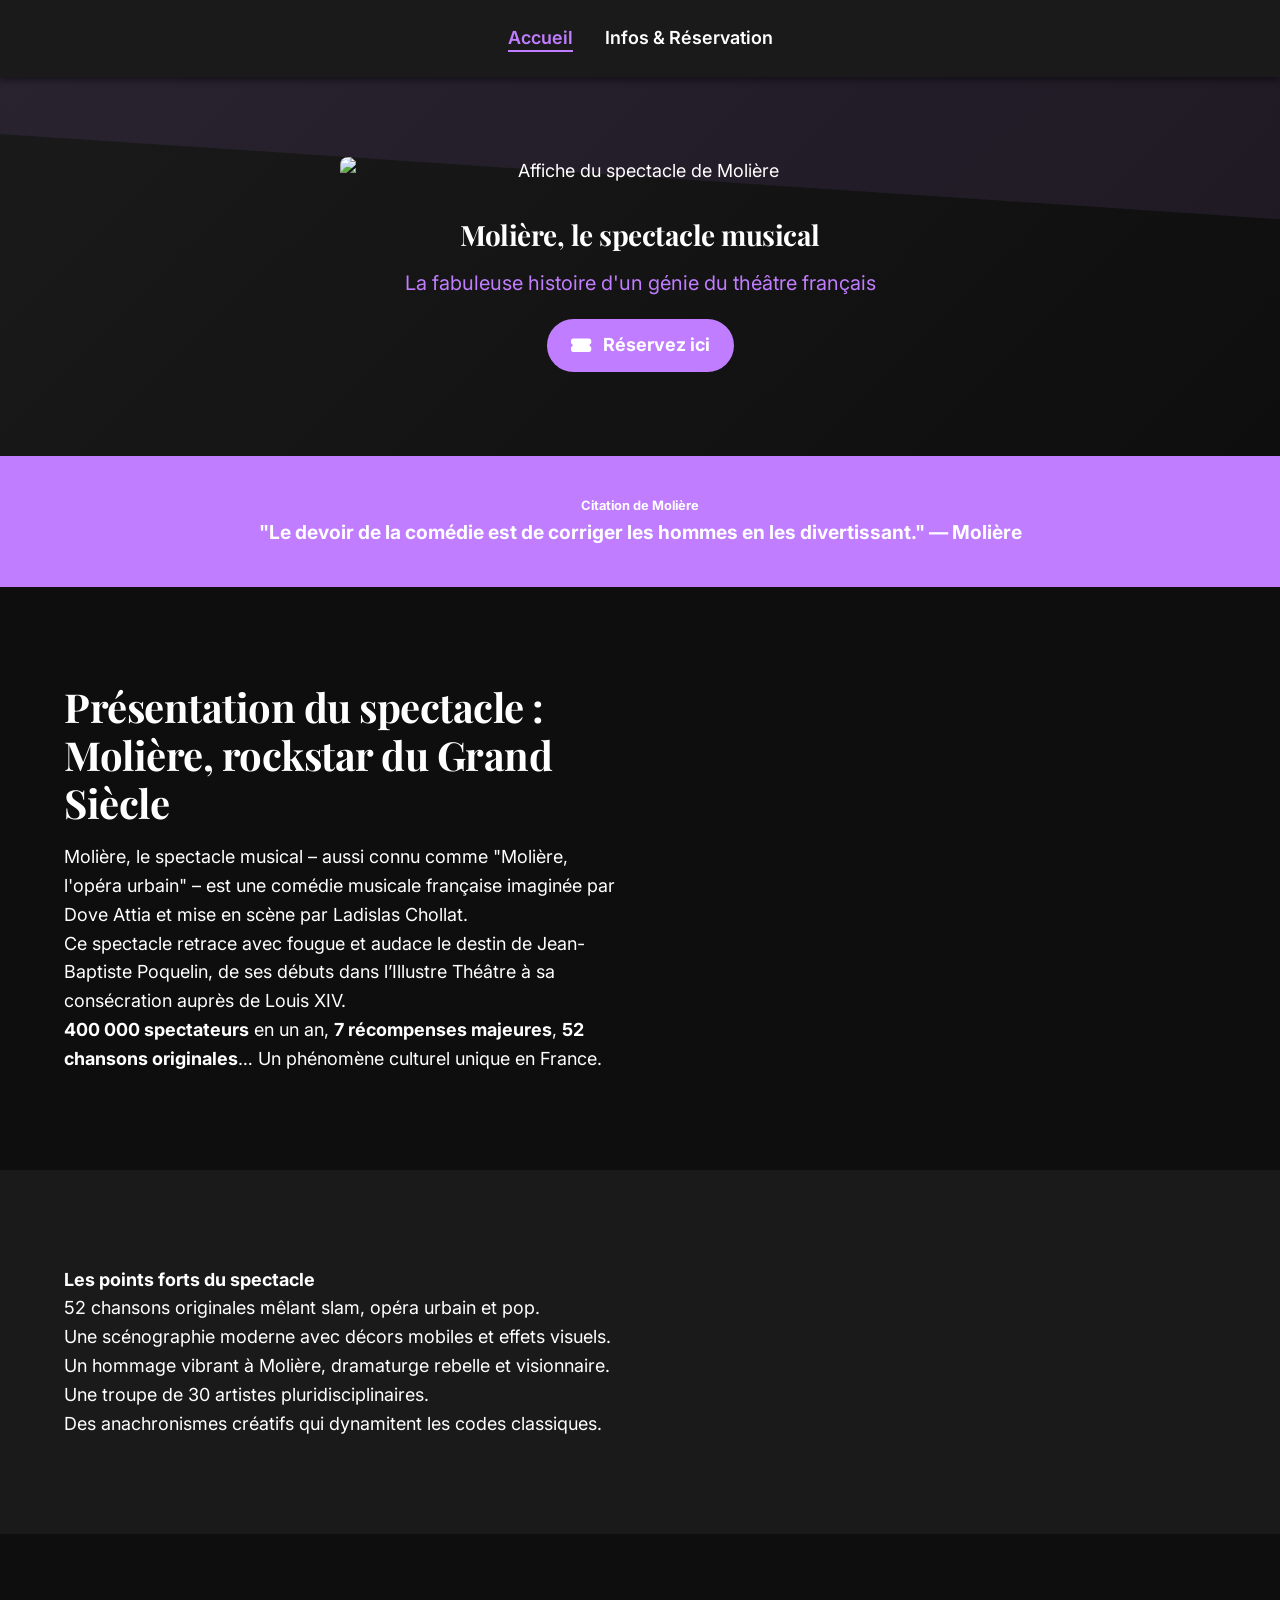
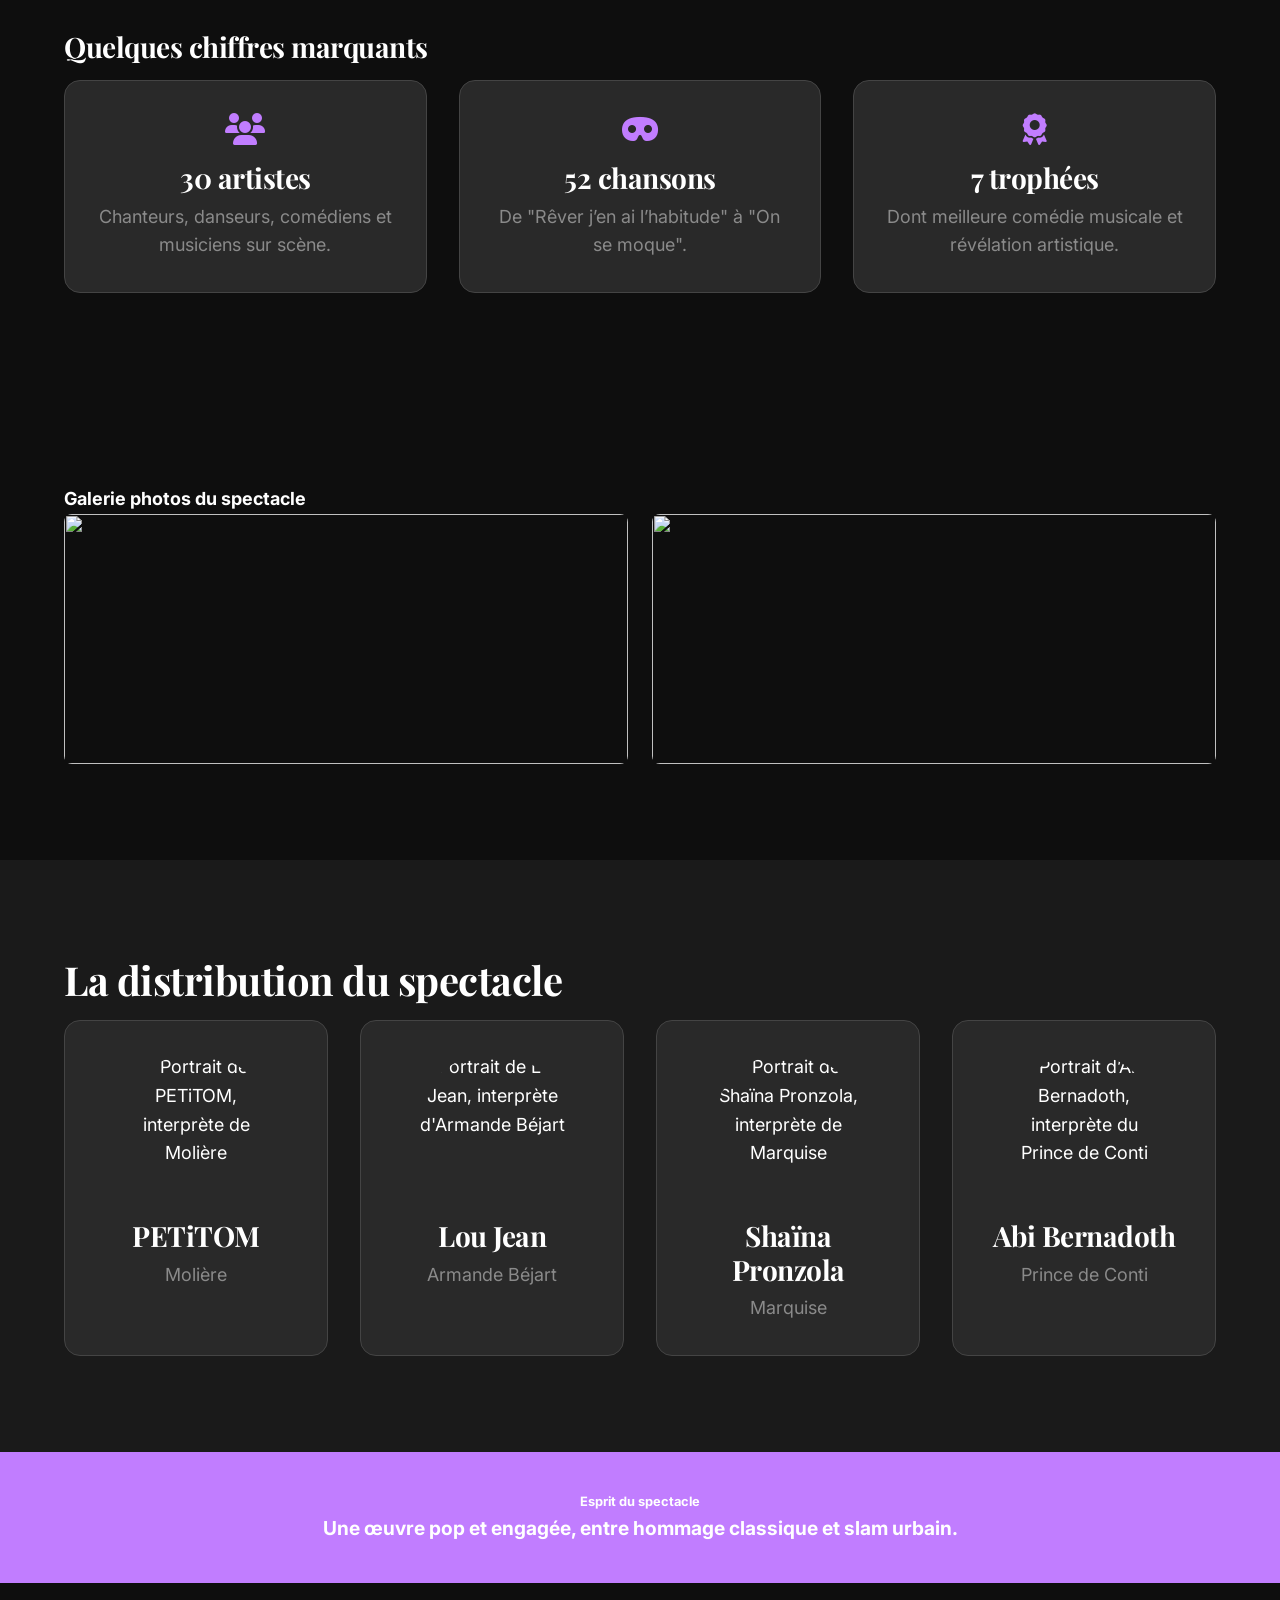
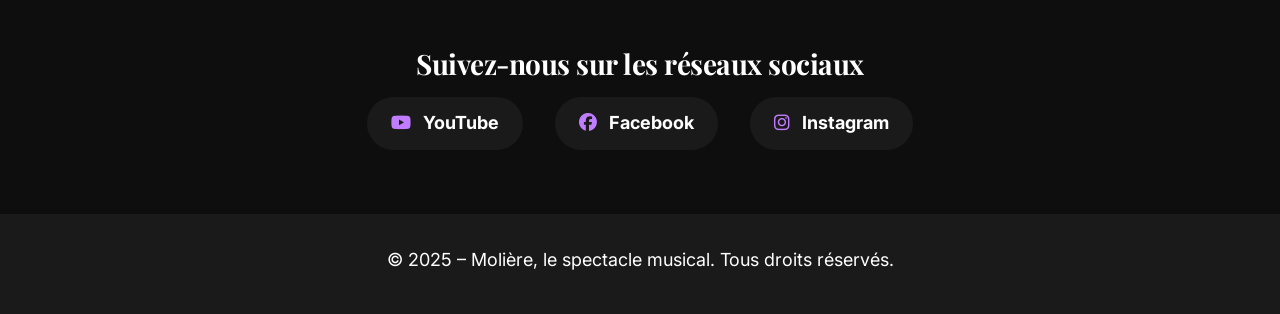
==== commit 358e44c5: "Merge f788d5833e98520dec24afe2a97654391cbafb81 into aeeab1311a3b490e21cee42bb7f1cf2c7956bd5b" ====
--- a/index.html
+++ b/index.html
@@ -18,26 +18,20 @@
   </head>
 
   <body>
-    <!-- MODIF: Ajout du lien d'évitement pour l'accessibilité -->
-    <a href="#contenu" class="skip-link">Aller au contenu principal</a>
-
-    <!-- MODIF: Remplacement de div par header pour la navigation -->
-    <header class="navbar">
-      <!-- MODIF: Remplacement de div par nav pour la navigation -->
-      <nav class="nav-container">
+    <nav class="navbar">
+      <div class="nav-container">
         <div>
           <a href="index.html" class="active" aria-current="page">Accueil</a>
         </div>
         <div>
           <a href="infos.html">Infos & Réservation</a>
         </div>
-      </nav>
-    </header>
-
-   
+      </div>
+    </nav>
+
     <main id="contenu">
-      <!-- MODIF: Remplacement de div par section pour la section héros -->
-      <section class="hero" role="banner">
+      <!-- Section Héros -->
+      <div class="hero" role="banner">
         <div class="svg-decoration">
           <svg viewBox="0 0 1440 320" focusable="false">
             <path
@@ -48,33 +42,32 @@
           </svg>
         </div>
         <div class="hero-content container">
-          <!-- MODIF: Ajout de l'attribut alt manquant -->
-          <img src="images/moliere.png" class="hero-image" alt="Portrait de Molière" />
+          <img
+            src="images/moliere.png"
+            class="hero-image"
+            alt="Affiche du spectacle de Molière"
+          />
           <div class="hero-text">
-            <!-- MODIF: Changement de h3 en h1 pour le titre principal -->
-            <h1>Molière, le spectacle musical</h1>
+            <h3>Molière, le spectacle musical</h3>
             <p>La fabuleuse histoire d'un génie du théâtre français</p>
             <a href="infos.html#billetterie" class="btn">
-              <!-- MODIF: Remplacement de alt par aria-hidden pour les icônes -->
               <i class="fas fa-ticket-alt" aria-hidden="true"></i>
-              <span>Cliquez ici</span>
-            </a>
-          </div>
-        </div>
-      </section>
-
-      <!-- MODIF: Remplacement de div par aside pour la citation -->
-      <aside class="bandeau-citation">
-        <!-- MODIF: Changement de h6 en h2 pour la hiérarchie des titres -->
-        <h2 id="titre-citation">Citation de Molière</h2>
-        <!-- MODIF: Remplacement de p par blockquote pour la citation -->
-        <blockquote>
+              <span>Réservez ici</span>
+            </a>
+          </div>
+        </div>
+      </div>
+
+      <!-- Citation -->
+      <div class="bandeau-citation">
+        <h6 id="titre-citation">Citation de Molière</h6>
+        <p>
           "Le devoir de la comédie est de corriger les hommes en les
           divertissant." — Molière
-        </blockquote>
-      </aside>
-
-    
+        </p>
+      </div>
+
+      <!-- Présentation du spectacle -->
       <section
         class="section-intro"
         role="region"
@@ -92,7 +85,7 @@
             </p>
             <p>
               Ce spectacle retrace avec fougue et audace le destin de
-              Jean-Baptiste Poquelin, de ses débuts dans l'Illustre Théâtre à sa
+              Jean-Baptiste Poquelin, de ses débuts dans l’Illustre Théâtre à sa
               consécration auprès de Louis XIV.
             </p>
             <p>
@@ -104,7 +97,8 @@
           </div>
           <img
             src="images/scene1.png"
-            alt="Image d'une belle scène"
+            alt=""
+            aria-hidden="true"
             class="section-image"
           />
         </div>
@@ -117,8 +111,7 @@
         aria-labelledby="titre-points"
       >
         <div class="container">
-          <!-- MODIF: Changement de h4 en h3 pour respecter la hiérarchie -->
-          <h3 id="titre-points">Les points forts du spectacle</h3>
+          <h4 id="titre-points">Les points forts du spectacle</h4>
           <p>52 chansons originales mêlant slam, opéra urbain et pop.</p>
           <p>Une scénographie moderne avec décors mobiles et effets visuels.</p>
           <p>
@@ -129,6 +122,7 @@
         </div>
       </div>
 
+      <!-- Chiffres clés -->
       <section
         class="section-chiffres"
         role="region"
@@ -138,16 +132,14 @@
           <h3 id="titre-chiffres">Quelques chiffres marquants</h3>
           <div class="cards">
             <div class="card">
-              <!-- MODIF: Remplacement de alt par aria-hidden pour les icônes -->
               <i class="fas fa-users" aria-hidden="true"></i>
               <h3>30 artistes</h3>
               <p>Chanteurs, danseurs, comédiens et musiciens sur scène.</p>
             </div>
             <div class="card">
-              <!-- MODIF: Remplacement de alt par aria-hidden pour les icônes -->
               <i class="fas fa-mask" aria-hidden="true"></i>
               <h3>52 chansons</h3>
-              <p>De "Rêver j'en ai l'habitude" à "On se moque".</p>
+              <p>De "Rêver j’en ai l’habitude" à "On se moque".</p>
             </div>
             <div class="card">
               <i class="fas fa-award" aria-hidden="true"></i>
@@ -165,15 +157,15 @@
         aria-labelledby="titre-galerie"
       >
         <div class="container">
-          <!-- MODIF: Changement de h4 en h3 pour respecter la hiérarchie -->
-          <h3 id="titre-galerie">Galerie photos du spectacle</h3>
+          <h4 id="titre-galerie">Galerie photos du spectacle</h4>
           <div class="gallery">
-            <img src="images/scene1.png" alt="Scène du spectacle Molière" />
-            <img src="images/scene2.jpg" alt="Scène illustrative" />
-          </div>
-        </div>
-      </section>
-
+            <img src="images/scene1.png" alt="" aria-hidden="true" />
+            <img src="images/scene2.jpg" alt="" aria-hidden="true" />
+          </div>
+        </div>
+      </section>
+
+      <!-- Distribution -->
       <section
         class="section-intro alt-bg"
         role="region"
@@ -209,7 +201,7 @@
             <div class="card">
               <img
                 src="images/abi.jpg"
-                alt="Portrait d'Abi Bernadoth, interprète du Prince de Conti"
+                alt="Portrait d’Abi Bernadoth, interprète du Prince de Conti"
               />
               <h3>Abi Bernadoth</h3>
               <p>Prince de Conti</p>
@@ -218,20 +210,20 @@
         </div>
       </section>
 
+      <!-- Bandeau storytelling -->
       <div class="bandeau-citation">
-        <!-- MODIF: Changement de h6 en h2 pour la hiérarchie des titres -->
-        <h2 id="titre-story">Esprit du spectacle</h2>
+        <h6 id="titre-story">Esprit du spectacle</h6>
         <p>Une œuvre pop et engagée, entre hommage classique et slam urbain.</p>
       </div>
 
+      <!-- Réseaux sociaux -->
       <section
         class="section-reseaux"
         role="region"
         aria-labelledby="titre-reseaux"
       >
         <div class="container">
-          <!-- MODIF: Changement de h3 en h2 pour la hiérarchie des titres -->
-          <h2 id="titre-reseaux">Suivez-nous sur les réseaux sociaux</h2>
+          <h3 id="titre-reseaux">Suivez-nous sur les réseaux sociaux</h3>
           <div class="reseaux-links">
             <a
               href="https://www.youtube.com/channel/UCc5t5wb25TAO4bCA1d8yMrQ"
@@ -239,8 +231,7 @@
               rel="noopener noreferrer"
               aria-label="Chaîne YouTube officielle du spectacle Molière"
             >
-              <!-- MODIF: Remplacement de alt par aria-hidden pour les icônes -->
-              <i class="fab fa-youtube" aria-hidden="true"></i> YouTube
+              <i class="fab fa-youtube"></i> YouTube
             </a>
             <a
               href="https://www.facebook.com/moliereloperaurbain/?locale=fr_FR"
@@ -248,8 +239,7 @@
               rel="noopener noreferrer"
               aria-label="Page Facebook officielle du spectacle Molière"
             >
-              <!-- MODIF: Remplacement de alt par aria-hidden pour les icônes -->
-              <i class="fab fa-facebook" aria-hidden="true"></i> Facebook
+              <i class="fab fa-facebook"></i> Facebook
             </a>
             <a
               href="https://www.instagram.com/molierelespectaclemusical/"
@@ -257,19 +247,19 @@
               rel="noopener noreferrer"
               aria-label="Profil Instagram du spectacle Molière"
             >
-              <!-- MODIF: Remplacement de alt par aria-hidden pour les icônes -->
-              <i class="fab fa-instagram" aria-hidden="true"></i> Instagram
+              <i class="fab fa-instagram"></i> Instagram
             </a>
           </div>
         </div>
       </section>
     </main>
 
-    <!-- MODIF: Remplacement de div par footer pour le pied de page -->
-    <footer>
+    <div class="footer">
       <div class="container">
-        <p>&copy; 2025 - Molière, le spectacle musical. Tous droits réservés.</p>
-      </div>
-    </footer>
+        <p>
+          &copy; 2025 – Molière, le spectacle musical. Tous droits réservés.
+        </p>
+      </div>
+    </div>
   </body>
 </html>
--- a/style.css
+++ b/style.css
@@ -1,7 +1,7 @@
 :root {
   --color-bg: #0e0e0e;
-  --color-text: #e0e0e0;
-  --color-secondary-text: #a0a0a0;
+  --color-text: #fff;
+  --color-secondary-text: #8a8a8a;
   --color-accent: #c17dff;
   --color-accent-light: #d6a3ff;
   --color-card-bg: #1a1a1a;
@@ -36,36 +36,6 @@
   font-size: 1.125rem;
 }
 
-/* Focus visible pour tous les éléments interactifs */
-a:focus-visible,
-button:focus-visible,
-input:focus-visible,
-select:focus-visible,
-textarea:focus-visible {
-  outline: 3px solid var(--color-focus-outline);
-  outline-offset: 4px;
-  background-color: var(--color-focus-bg);
-}
-
-/* Skip link */
-.skip-link {
-  position: absolute;
-  top: -60px;
-  left: 0;
-  background: var(--color-accent);
-  color: #000;
-  padding: 1rem;
-  text-decoration: none;
-  transition: top 0.3s ease;
-  z-index: 1001;
-  font-weight: bold;
-}
-
-.skip-link:focus-visible {
-  top: 0;
-  outline: none;
-}
-
 /* Typo titres */
 h1,
 h2,
@@ -96,6 +66,12 @@
   background-color: var(--color-focus-bg);
 }
 
+a:focus-visible {
+  outline: 3px solid var(--color-focus-outline);
+  outline-offset: 4px;
+  background-color: var(--color-focus-bg);
+}
+
 img {
   max-width: 100%;
   height: auto;
@@ -131,7 +107,6 @@
   font-size: 1.125rem;
   font-weight: 600;
   position: relative;
-  color: var(--color-text);
 }
 
 .navbar a::after {
@@ -205,35 +180,28 @@
   align-items: center;
   gap: 0.75rem;
   background-color: var(--color-accent);
-  color: #000;
+  color: var(--color-bandeau-text);
   padding: 0.75rem 1.5rem;
   border-radius: 50px;
   font-weight: bold;
-  transition: all 0.3s ease;
+  transition: background 0.3s ease, transform 0.2s ease;
   font-family: "Inter", sans-serif;
   margin: 20px;
-  border: 2px solid transparent;
-  position: relative;
 }
 
 .btn:hover,
 .btn:focus {
   background-color: var(--color-accent-light);
-  transform: scale(1.05);
-}
-
-.btn:focus-visible {
-  outline: 3px solid #000;
-  outline-offset: 2px;
-  border-color: #000;
-  box-shadow: 0 0 0 4px var(--color-accent-light);
+  color: var(--color-bandeau-text);
+  outline: none;
+  outline-offset: 0;
 }
 
 /* BANDEAUX */
 .bandeau-citation,
 .bandeau-story {
   background-color: var(--color-bandeau-bg);
-  color: #000;
+  color: var(--color-bandeau-text);
   text-align: center;
   padding: 2.5rem;
   font-weight: bold;
@@ -416,25 +384,26 @@
 }
 
 /* FORMULAIRE */
+
 .form-reservation {
-  max-width: 600px;
-  margin: 0 auto;
-}
-
-.form-group {
-  margin-bottom: 1.5rem;
-}
-
-.form-group label {
-  display: block;
-  margin-bottom: 0.5rem;
+  display: flex;
+  flex-direction: column;
+  gap: 1.5rem;
+  margin-top: 2rem;
+}
+
+.form-group,
+fieldset.form-group {
+  display: flex;
+  flex-direction: column;
+  gap: 0.5rem;
+}
+
+.form-group label,
+fieldset.form-group legend {
   font-weight: 600;
-}
-
-.form-group .required {
-  color: var(--color-accent);
-  font-size: 0.9em;
-  font-weight: normal;
+  font-family: "Inter", sans-serif;
+  margin-bottom: 0.25rem;
 }
 
 input[type="text"],
@@ -444,51 +413,66 @@
 textarea {
   width: 100%;
   padding: 0.75rem;
-  border: 2px solid var(--color-card-bg);
-  border-radius: 4px;
-  background-color: var(--color-bg);
+  border-radius: 0.5rem;
+  border: 1px solid #444;
+  background-color: var(--color-card-bg);
   color: var(--color-text);
+  font-family: "Inter", sans-serif;
   font-size: 1rem;
-  transition: border-color 0.3s ease;
-}
-
-input[type="text"]:focus-visible,
-input[type="email"]:focus-visible,
-input[type="number"]:focus-visible,
-select:focus-visible,
-textarea:focus-visible {
-  border-color: var(--color-accent);
 }
 
 fieldset.form-group {
-  border: 2px solid var(--color-card-bg);
-  padding: 1rem;
-  border-radius: 4px;
-}
-
-fieldset.form-group legend {
-  padding: 0 0.5rem;
-  font-weight: 600;
+  border: none;
+  padding: 0;
+  margin: 0;
 }
 
 fieldset.form-group div {
-  margin-bottom: 0.5rem;
+  display: flex;
+  align-items: center;
+  gap: 0.5rem;
 }
 
 fieldset.form-group input[type="checkbox"] {
-  margin-right: 0.5rem;
+  width: auto;
+  height: auto;
 }
 
 textarea {
-  min-height: 100px;
   resize: vertical;
 }
 
-/* Bouton du formulaire */
-.form-reservation .btn {
-  width: 100%;
+.section-intro input::placeholder,
+.section-intro textarea::placeholder {
+  color: var(--color-secondary-text);
+}
+
+.section-intro input:focus,
+.section-intro select:focus,
+.section-intro textarea:focus {
+  outline: none;
+  background-color: var(--color-card-bg);
+}
+
+.section-intro .btn {
+  display: inline-flex;
+  align-items: center;
   justify-content: center;
-  margin-top: 2rem;
+  background-color: var(--color-accent);
+  color: var(--color-bandeau-text);
+  padding: 0.75rem;
+  border-radius: 50%;
+  width: 3rem;
+  height: 3rem;
+  border: none;
+  cursor: pointer;
+  transition: background 0.3s ease;
+}
+
+.section-intro .btn:hover,
+.section-intro .btn:focus {
+  background-color: var(--color-accent);
+  outline: none;
 }
 
 /* Responsive */
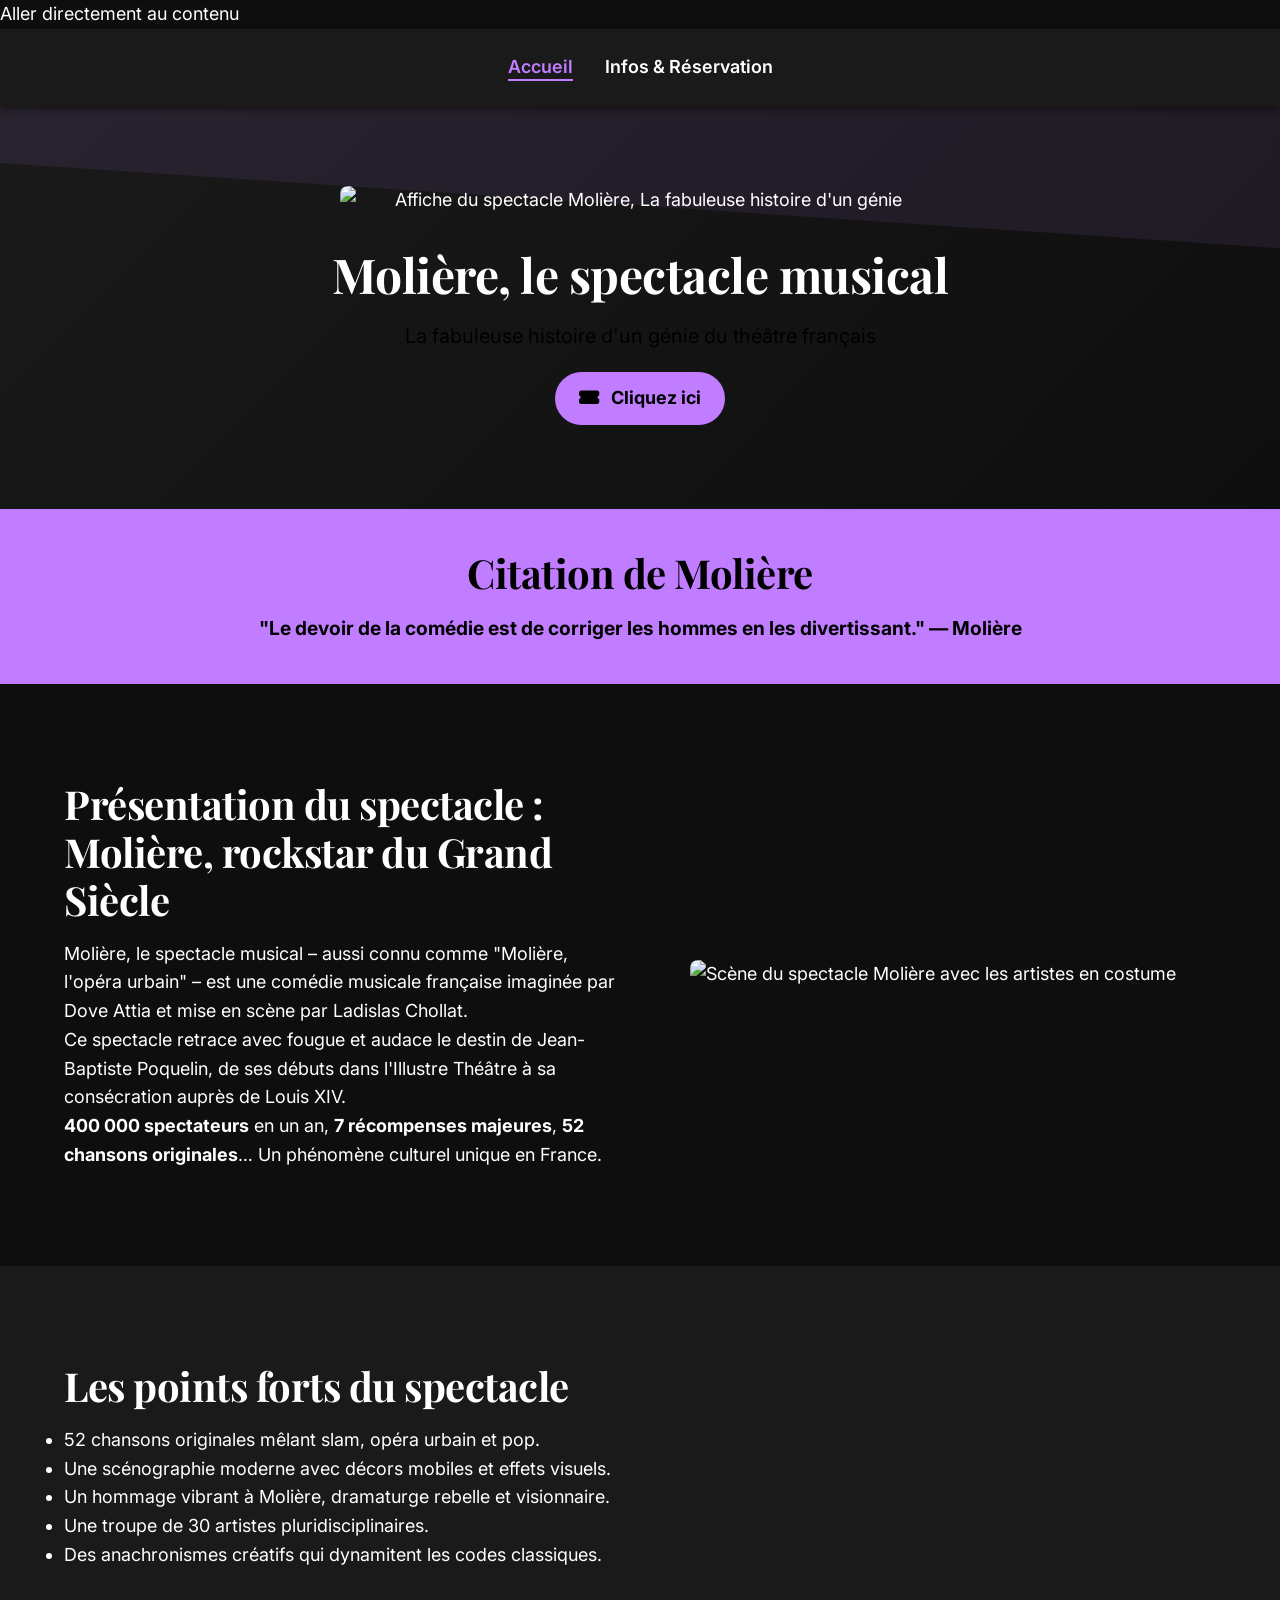
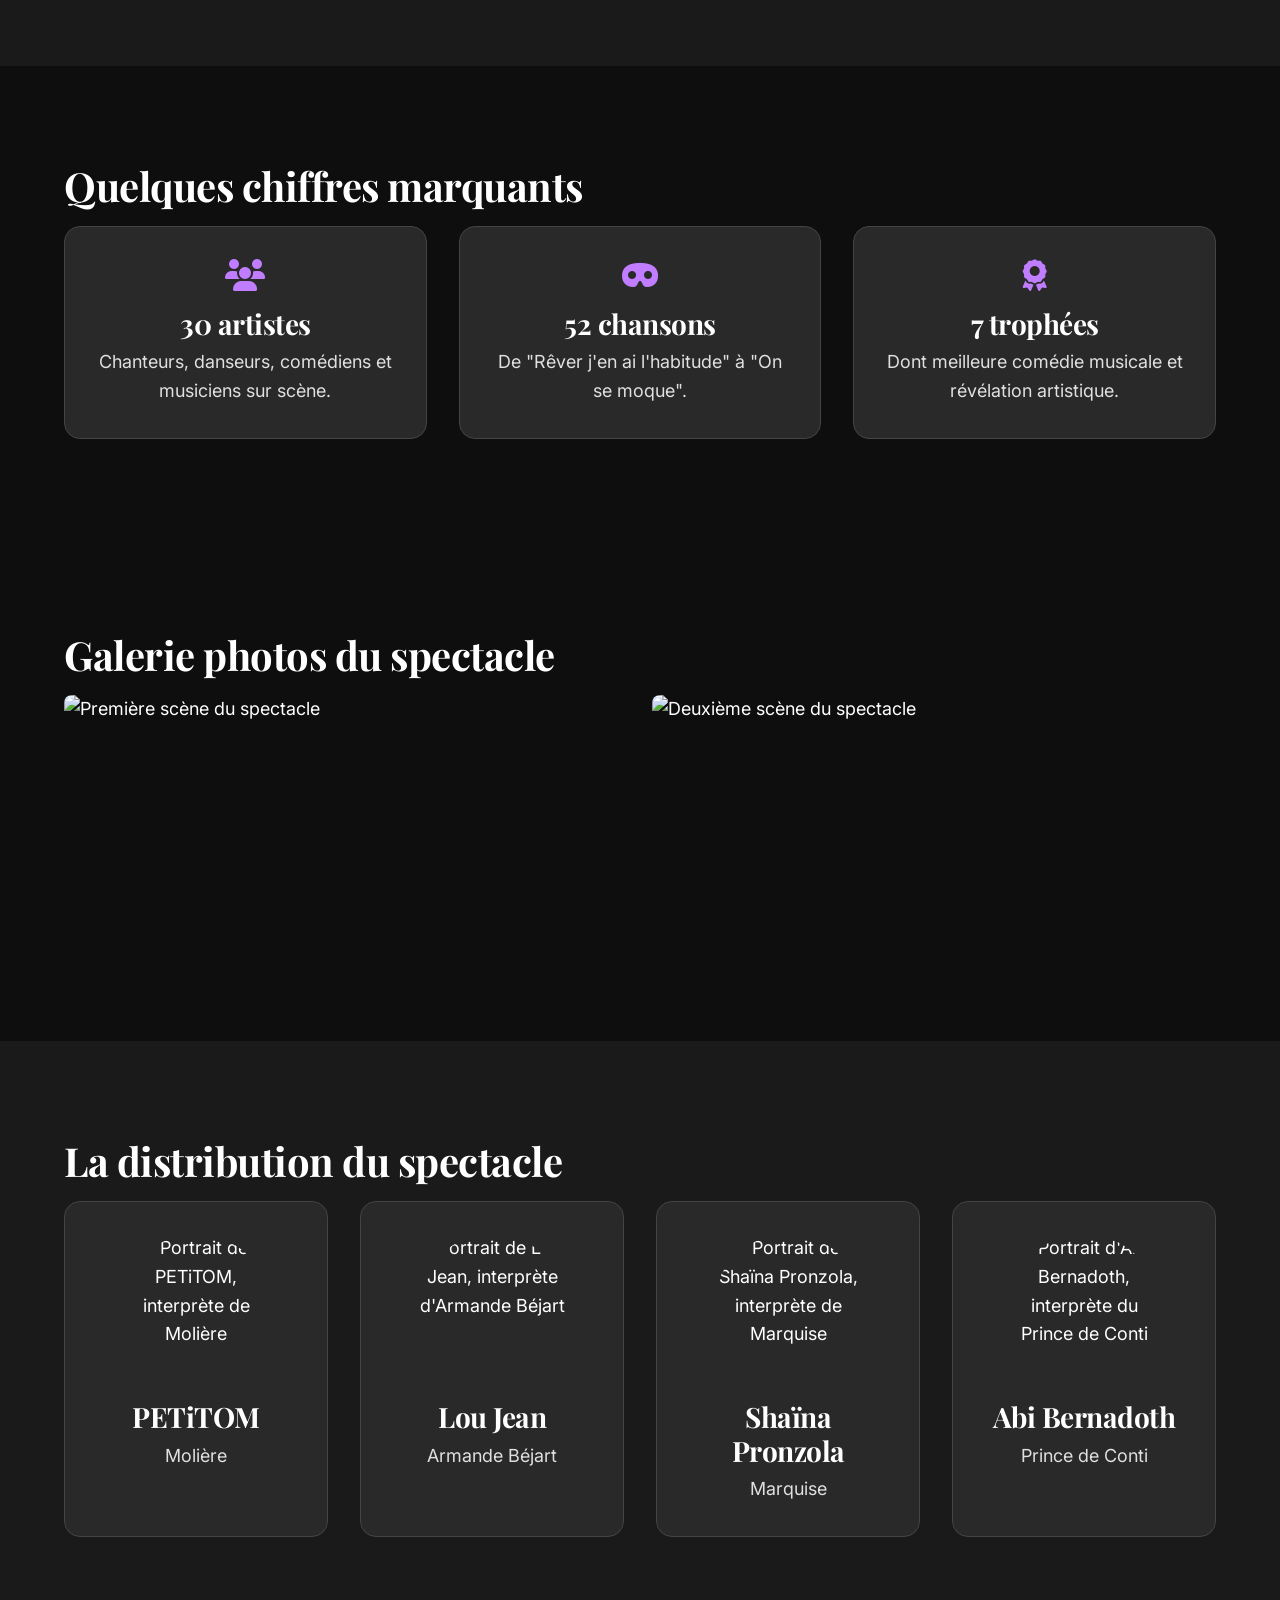
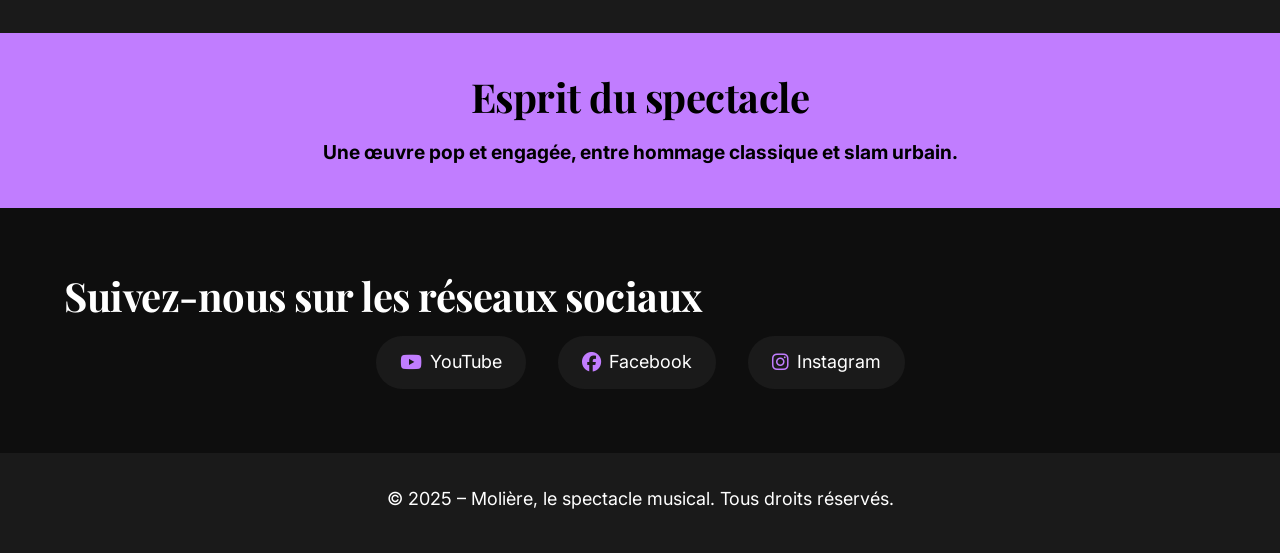
==== commit b444897f: "Merge c65568840bce742be07bf636c2f573288c0d2db1 into aeeab1311a3b490e21cee42bb7f1cf2c7956bd5b" ====
--- a/index.html
+++ b/index.html
@@ -18,7 +18,10 @@
   </head>
 
   <body>
-    <nav class="navbar">
+    <!-- ajout d'un skip link pour accéder directement au contenu -->
+    <a href="#contenu" class="skip-link">Aller directement au contenu</a>
+
+    <nav class="navbar" aria-label="Navigation principale">
       <div class="nav-container">
         <div>
           <a href="index.html" class="active" aria-current="page">Accueil</a>
@@ -32,7 +35,7 @@
     <main id="contenu">
       <!-- Section Héros -->
       <div class="hero" role="banner">
-        <div class="svg-decoration">
+        <div class="svg-decoration" aria-hidden="true">
           <svg viewBox="0 0 1440 320" focusable="false">
             <path
               fill="#ffb347"
@@ -42,25 +45,21 @@
           </svg>
         </div>
         <div class="hero-content container">
-          <img
-            src="images/moliere.png"
-            class="hero-image"
-            alt="Affiche du spectacle de Molière"
-          />
+          <img src="images/moliere.png" tabindex="0" class="hero-image" alt="Affiche du spectacle Molière, La fabuleuse histoire d'un génie" /> <!-- Ajout d'un alt pour l'image -->
           <div class="hero-text">
-            <h3>Molière, le spectacle musical</h3>
+            <h1>Molière, le spectacle musical</h1>
             <p>La fabuleuse histoire d'un génie du théâtre français</p>
-            <a href="infos.html#billetterie" class="btn">
+            <a href="infos.html#billetterie" class="btn" tabindex="0">
               <i class="fas fa-ticket-alt" aria-hidden="true"></i>
-              <span>Réservez ici</span>
+              <span>Cliquez ici</span>
             </a>
           </div>
         </div>
       </div>
 
       <!-- Citation -->
-      <div class="bandeau-citation">
-        <h6 id="titre-citation">Citation de Molière</h6>
+      <div class="bandeau-citation" tabindex="0">
+        <h2 id="titre-citation">Citation de Molière</h2>
         <p>
           "Le devoir de la comédie est de corriger les hommes en les
           divertissant." — Molière
@@ -74,7 +73,7 @@
         aria-labelledby="titre-intro"
       >
         <div class="container grid grid-2">
-          <div>
+          <div tabindex="0">
             <h2 id="titre-intro">
               Présentation du spectacle : Molière, rockstar du Grand Siècle
             </h2>
@@ -85,7 +84,7 @@
             </p>
             <p>
               Ce spectacle retrace avec fougue et audace le destin de
-              Jean-Baptiste Poquelin, de ses débuts dans l’Illustre Théâtre à sa
+              Jean-Baptiste Poquelin, de ses débuts dans l'Illustre Théâtre à sa
               consécration auprès de Louis XIV.
             </p>
             <p>
@@ -95,12 +94,7 @@
               unique en France.
             </p>
           </div>
-          <img
-            src="images/scene1.png"
-            alt=""
-            aria-hidden="true"
-            class="section-image"
-          />
+          <img src="images/scene1.png" tabindex="0" alt="Scène du spectacle Molière avec les artistes en costume"  class="section-image"/> <!-- Ajout d'un alt pour l'image -->
         </div>
       </section>
 
@@ -110,15 +104,15 @@
         role="region"
         aria-labelledby="titre-points"
       >
-        <div class="container">
-          <h4 id="titre-points">Les points forts du spectacle</h4>
-          <p>52 chansons originales mêlant slam, opéra urbain et pop.</p>
-          <p>Une scénographie moderne avec décors mobiles et effets visuels.</p>
-          <p>
-            Un hommage vibrant à Molière, dramaturge rebelle et visionnaire.
-          </p>
-          <p>Une troupe de 30 artistes pluridisciplinaires.</p>
-          <p>Des anachronismes créatifs qui dynamitent les codes classiques.</p>
+        <div class="container" tabindex="0">
+          <h2 id="titre-points">Les points forts du spectacle</h2>
+          <ul>
+            <li>52 chansons originales mêlant slam, opéra urbain et pop.</li>
+            <li>Une scénographie moderne avec décors mobiles et effets visuels.</li>
+            <li>Un hommage vibrant à Molière, dramaturge rebelle et visionnaire.</li>
+            <li>Une troupe de 30 artistes pluridisciplinaires.</li>
+            <li>Des anachronismes créatifs qui dynamitent les codes classiques.</li>
+          </ul>
         </div>
       </div>
 
@@ -129,19 +123,22 @@
         aria-labelledby="titre-chiffres"
       >
         <div class="container">
-          <h3 id="titre-chiffres">Quelques chiffres marquants</h3>
+          <h2 id="titre-chiffres">Quelques chiffres marquants</h2>
           <div class="cards">
-            <div class="card">
-              <i class="fas fa-users" aria-hidden="true"></i>
+            <div class="card" tabindex="0">
+              <!-- Ajout d'un aria-hidden pour l'icône qui est selon moi pas pertinante -->
+              <i class="fas fa-users" aria-hidden="true"></i> 
               <h3>30 artistes</h3>
               <p>Chanteurs, danseurs, comédiens et musiciens sur scène.</p>
             </div>
-            <div class="card">
+            <div class="card" tabindex="0">
+              <!-- Ajout d'un aria-hidden pour l'icône qui est selon moi pas pertinante -->
               <i class="fas fa-mask" aria-hidden="true"></i>
               <h3>52 chansons</h3>
-              <p>De "Rêver j’en ai l’habitude" à "On se moque".</p>
-            </div>
-            <div class="card">
+              <p>De "Rêver j'en ai l'habitude" à "On se moque".</p>
+            </div>
+            <div class="card" tabindex="0">
+              <!-- Ajout d'un aria-hidden pour l'icône qui est selon moi pas pertinante -->
               <i class="fas fa-award" aria-hidden="true"></i>
               <h3>7 trophées</h3>
               <p>Dont meilleure comédie musicale et révélation artistique.</p>
@@ -157,10 +154,10 @@
         aria-labelledby="titre-galerie"
       >
         <div class="container">
-          <h4 id="titre-galerie">Galerie photos du spectacle</h4>
+          <h2 id="titre-galerie">Galerie photos du spectacle</h2>
           <div class="gallery">
-            <img src="images/scene1.png" alt="" aria-hidden="true" />
-            <img src="images/scene2.jpg" alt="" aria-hidden="true" />
+            <img src="images/scene1.png" alt="Première scène du spectacle" tabindex="0" />
+            <img src="images/scene2.jpg" alt="Deuxième scène du spectacle" tabindex="0" />
           </div>
         </div>
       </section>
@@ -174,7 +171,7 @@
         <div class="container">
           <h2 id="titre-distribution">La distribution du spectacle</h2>
           <div class="cards">
-            <div class="card">
+            <div class="card" tabindex="0">
               <img
                 src="images/petitom.jpg"
                 alt="Portrait de PETiTOM, interprète de Molière"
@@ -182,7 +179,7 @@
               <h3>PETiTOM</h3>
               <p>Molière</p>
             </div>
-            <div class="card">
+            <div class="card" tabindex="0">
               <img
                 src="images/loujean.png"
                 alt="Portrait de Lou Jean, interprète d'Armande Béjart"
@@ -190,7 +187,7 @@
               <h3>Lou Jean</h3>
               <p>Armande Béjart</p>
             </div>
-            <div class="card">
+            <div class="card" tabindex="0">
               <img
                 src="images/shaina.jpeg"
                 alt="Portrait de Shaïna Pronzola, interprète de Marquise"
@@ -198,10 +195,10 @@
               <h3>Shaïna Pronzola</h3>
               <p>Marquise</p>
             </div>
-            <div class="card">
+            <div class="card" tabindex="0">
               <img
                 src="images/abi.jpg"
-                alt="Portrait d’Abi Bernadoth, interprète du Prince de Conti"
+                alt="Portrait d'Abi Bernadoth, interprète du Prince de Conti"
               />
               <h3>Abi Bernadoth</h3>
               <p>Prince de Conti</p>
@@ -211,8 +208,8 @@
       </section>
 
       <!-- Bandeau storytelling -->
-      <div class="bandeau-citation">
-        <h6 id="titre-story">Esprit du spectacle</h6>
+      <div class="bandeau-citation" tabindex="0">
+        <h2 id="titre-story">Esprit du spectacle</h2>
         <p>Une œuvre pop et engagée, entre hommage classique et slam urbain.</p>
       </div>
 
@@ -223,7 +220,7 @@
         aria-labelledby="titre-reseaux"
       >
         <div class="container">
-          <h3 id="titre-reseaux">Suivez-nous sur les réseaux sociaux</h3>
+          <h2 id="titre-reseaux">Suivez-nous sur les réseaux sociaux</h2>
           <div class="reseaux-links">
             <a
               href="https://www.youtube.com/channel/UCc5t5wb25TAO4bCA1d8yMrQ"
@@ -231,7 +228,7 @@
               rel="noopener noreferrer"
               aria-label="Chaîne YouTube officielle du spectacle Molière"
             >
-              <i class="fab fa-youtube"></i> YouTube
+              <i class="fab fa-youtube" alt="Icône YouTube"></i> YouTube
             </a>
             <a
               href="https://www.facebook.com/moliereloperaurbain/?locale=fr_FR"
@@ -239,7 +236,7 @@
               rel="noopener noreferrer"
               aria-label="Page Facebook officielle du spectacle Molière"
             >
-              <i class="fab fa-facebook"></i> Facebook
+              <i class="fab fa-facebook" alt="Icône Facebook"></i> Facebook
             </a>
             <a
               href="https://www.instagram.com/molierelespectaclemusical/"
@@ -247,19 +244,19 @@
               rel="noopener noreferrer"
               aria-label="Profil Instagram du spectacle Molière"
             >
-              <i class="fab fa-instagram"></i> Instagram
+              <i class="fab fa-instagram" alt="Icône Instagram"></i> Instagram
             </a>
           </div>
         </div>
       </section>
     </main>
 
-    <div class="footer">
+    <footer class="footer">
       <div class="container">
         <p>
           &copy; 2025 – Molière, le spectacle musical. Tous droits réservés.
         </p>
       </div>
-    </div>
+    </footer>
   </body>
 </html>
--- a/style.css
+++ b/style.css
@@ -1,14 +1,14 @@
 :root {
   --color-bg: #0e0e0e;
-  --color-text: #fff;
-  --color-secondary-text: #8a8a8a;
+  --color-text: #ffffff;  /* Changement de la couleur du texte vers un blanc qui tranche plus avec le fond pour une meilleure lisibilité */
+  --color-secondary-text: #e0e0e0;
   --color-accent: #c17dff;
   --color-accent-light: #d6a3ff;
   --color-card-bg: #1a1a1a;
   --color-hover-bg: #292929;
   --color-focus-outline: #c17dff;
   --color-bandeau-bg: #c17dff;
-  --color-bandeau-text: #fff;
+  --color-bandeau-text: #000000; /* Changé de #fff à #000000 pour un meilleur contraste */
   --color-footer-bg: #1a1a1a;
   --color-svg: #c17dff;
   --color-focus-bg: transparent;
@@ -171,7 +171,7 @@
 
 .hero-text p {
   font-size: 1.25rem;
-  color: var(--color-accent);
+  color: #000000; /* Changé de var(--color-accent) à #000000 pour un meilleur contraste */
 }
 
 /* BOUTONS */
@@ -184,7 +184,7 @@
   padding: 0.75rem 1.5rem;
   border-radius: 50px;
   font-weight: bold;
-  transition: background 0.3s ease, transform 0.2s ease;
+  transition: background 0.3s ease;
   font-family: "Inter", sans-serif;
   margin: 20px;
 }
@@ -201,7 +201,7 @@
 .bandeau-citation,
 .bandeau-story {
   background-color: var(--color-bandeau-bg);
-  color: var(--color-bandeau-text);
+  color: #000000; /* Changé de var(--color-bandeau-text) à #000000 pour un meilleur contraste */
   text-align: center;
   padding: 2.5rem;
   font-weight: bold;
@@ -351,15 +351,20 @@
 .reseaux-links a {
   display: inline-flex;
   align-items: center;
-  gap: 0.75rem;
+  gap: 0.5rem;
+  padding: 0.75rem 1.5rem;
   background-color: var(--color-card-bg);
-  padding: 0.75rem 1.5rem;
+  color: var(--color-text);
   border-radius: 50px;
-  font-weight: bold;
-  transition: background 0.3s ease, transform 0.3s ease;
+  transition: all 0.3s ease;
+}
+
+.reseaux-links a span {
+  display: inline-block;
 }
 
 .reseaux-links a i {
+  font-size: 1.2rem;
   color: var(--color-accent);
 }
 
@@ -460,13 +465,22 @@
   justify-content: center;
   background-color: var(--color-accent);
   color: var(--color-bandeau-text);
-  padding: 0.75rem;
-  border-radius: 50%;
-  width: 3rem;
-  height: 3rem;
+  padding: 0.75rem 1.5rem;
+  border-radius: 50px;
+  width: auto;
+  height: auto;
   border: none;
   cursor: pointer;
   transition: background 0.3s ease;
+  gap: 0.5rem;
+}
+
+.section-intro .btn span {
+  display: inline-block;
+}
+
+.section-intro .btn i {
+  font-size: 1.2rem;
 }
 
 .section-intro .btn:hover,
@@ -475,6 +489,137 @@
   outline: none;
 }
 
+/* Styles pour les éléments du formulaire en focus */
+.form-group input:focus,
+.form-group select:focus,
+.form-group textarea:focus,
+.checkbox-item input[type="checkbox"]:focus {
+  outline: 3px solid var(--color-focus-outline);
+  outline-offset: 2px;
+  box-shadow: 0 0 0 4px rgba(193, 125, 255, 0.2);
+  transition: all 0.2s ease;
+}
+
+.form-group input:focus-visible,
+.form-group select:focus-visible,
+.form-group textarea:focus-visible,
+.checkbox-item input[type="checkbox"]:focus-visible {
+  outline: 3px solid var(--color-focus-outline);
+  outline-offset: 2px;
+  box-shadow: 0 0 0 4px rgba(193, 125, 255, 0.2);
+}
+
+/* Styles pour les labels des éléments en focus */
+.form-group input:focus + label,
+.form-group select:focus + label,
+.form-group textarea:focus + label {
+  color: var(--color-accent);
+  font-weight: 600;
+}
+
+/* Styles pour les messages d'aide en focus */
+.form-group input:focus ~ .help-text,
+.form-group select:focus ~ .help-text,
+.form-group textarea:focus ~ .help-text {
+  color: var(--color-accent);
+  font-weight: 500;
+}
+
+/* Styles pour les cases à cocher en focus */
+.checkbox-item input[type="checkbox"]:focus + label {
+  color: var(--color-accent);
+  font-weight: 600;
+}
+
+.checkbox-item input[type="checkbox"]:focus ~ .help-text {
+  color: var(--color-accent);
+  font-weight: 500;
+}
+
+/* Animation pour le focus */
+@keyframes focus-pulse {
+  0% {
+    box-shadow: 0 0 0 0 rgba(193, 125, 255, 0.4);
+  }
+  70% {
+    box-shadow: 0 0 0 6px rgba(193, 125, 255, 0);
+  }
+  100% {
+    box-shadow: 0 0 0 0 rgba(193, 125, 255, 0);
+  }
+}
+
+.form-group input:focus,
+.form-group select:focus,
+.form-group textarea:focus,
+.checkbox-item input[type="checkbox"]:focus {
+  animation: focus-pulse 1.5s infinite;
+}
+
+/* Styles pour le bouton de soumission */
+.section-intro .btn[type="submit"] {
+  display: inline-flex;
+  align-items: center;
+  justify-content: center;
+  background-color: var(--color-accent);
+  color: var(--color-bandeau-text);
+  padding: 0.75rem 1.5rem;
+  border-radius: 50px;
+  width: auto;
+  height: auto;
+  border: none;
+  cursor: pointer;
+  transition: all 0.3s ease;
+  gap: 0.5rem;
+  font-weight: 600;
+  font-size: 1.1rem;
+}
+
+.section-intro .btn[type="submit"]:hover,
+.section-intro .btn[type="submit"]:focus {
+  background-color: var(--color-accent-light);
+  transform: translateY(-2px);
+  box-shadow: 0 4px 8px rgba(193, 125, 255, 0.3);
+}
+
+.section-intro .btn[type="submit"]:focus {
+  outline: 3px solid var(--color-focus-outline);
+  outline-offset: 2px;
+  animation: focus-pulse 1.5s infinite;
+}
+
+.section-intro .btn[type="submit"]:active {
+  transform: translateY(0);
+  box-shadow: 0 2px 4px rgba(193, 125, 255, 0.2);
+}
+
+.section-intro .btn[type="submit"] i {
+  font-size: 1.2rem;
+  transition: transform 0.3s ease;
+}
+
+.section-intro .btn[type="submit"]:hover i,
+.section-intro .btn[type="submit"]:focus i {
+  transform: translateX(4px);
+}
+
+/* Animation pour le focus du bouton */
+@keyframes button-pulse {
+  0% {
+    box-shadow: 0 0 0 0 rgba(193, 125, 255, 0.4);
+  }
+  70% {
+    box-shadow: 0 0 0 8px rgba(193, 125, 255, 0);
+  }
+  100% {
+    box-shadow: 0 0 0 0 rgba(193, 125, 255, 0);
+  }
+}
+
+.section-intro .btn[type="submit"]:focus {
+  animation: button-pulse 1.5s infinite;
+}
+
 /* Responsive */
 @media (max-width: 768px) {
   h2 {
